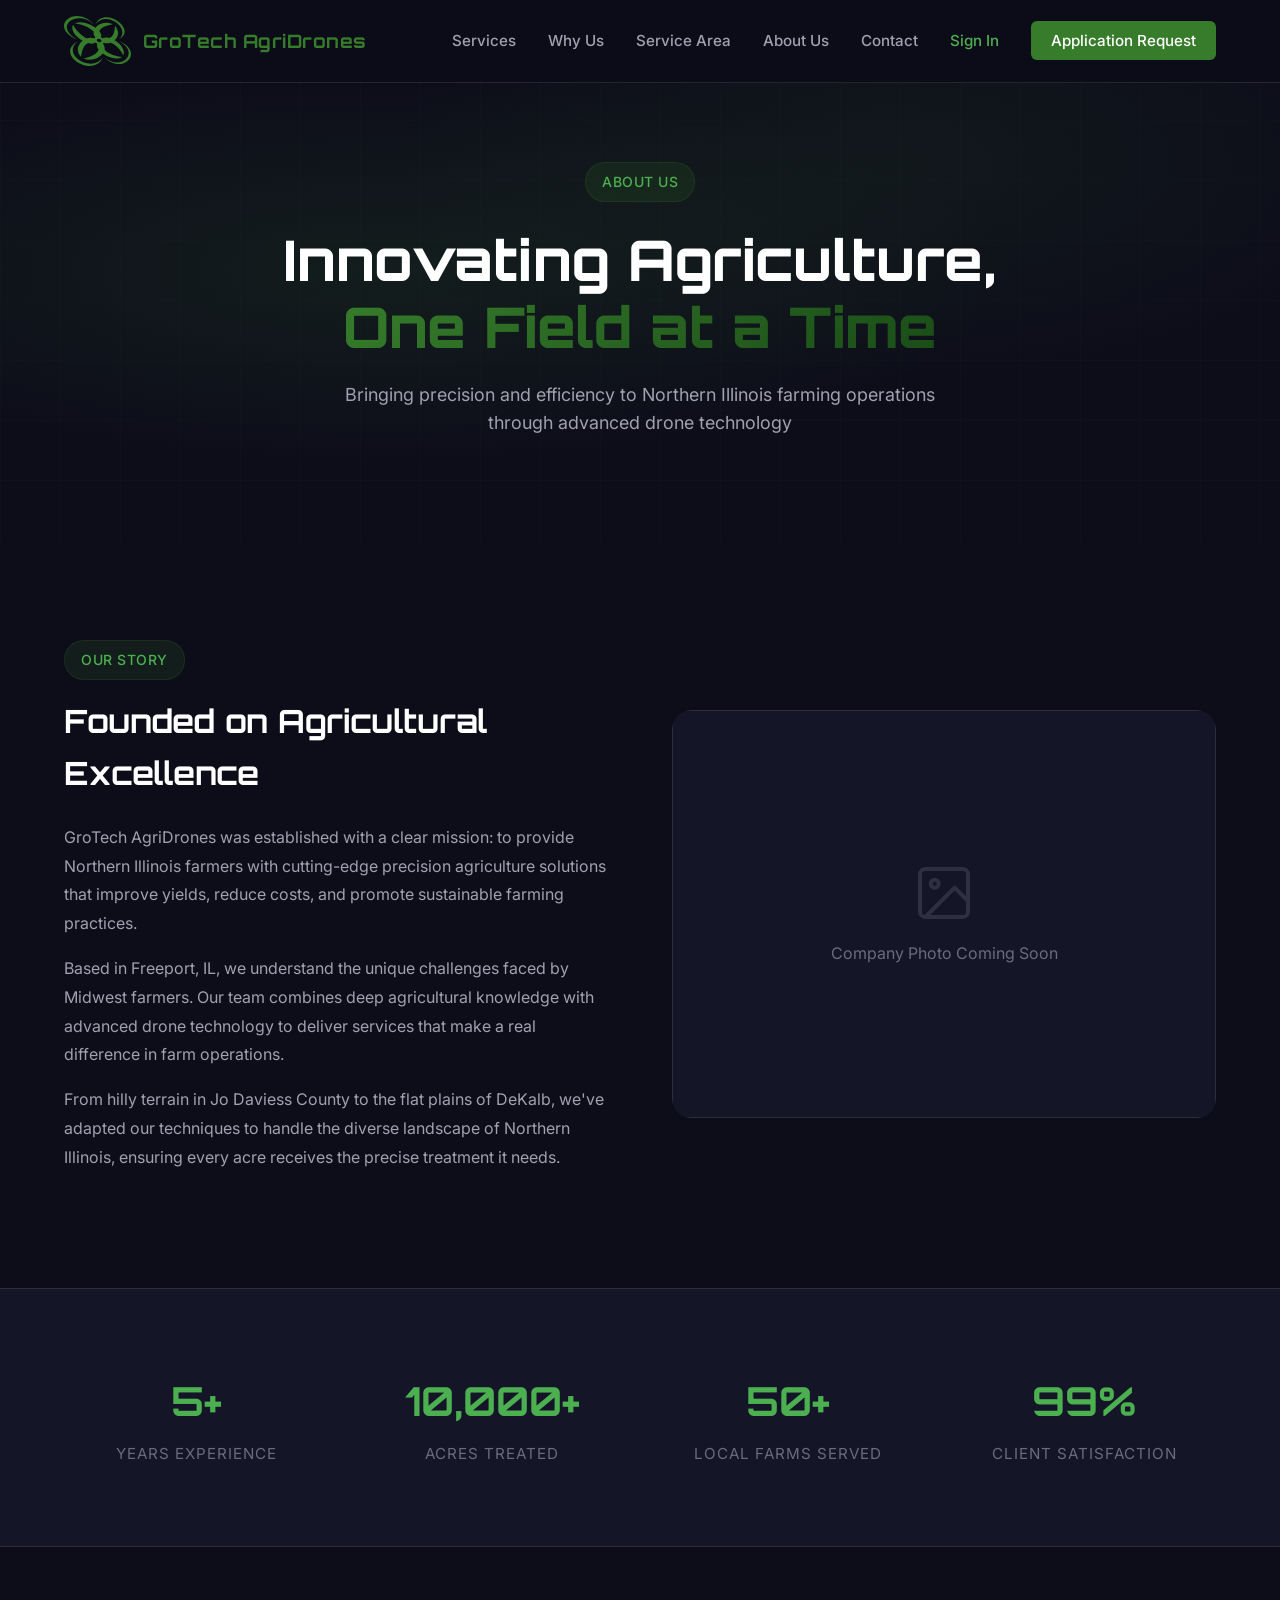
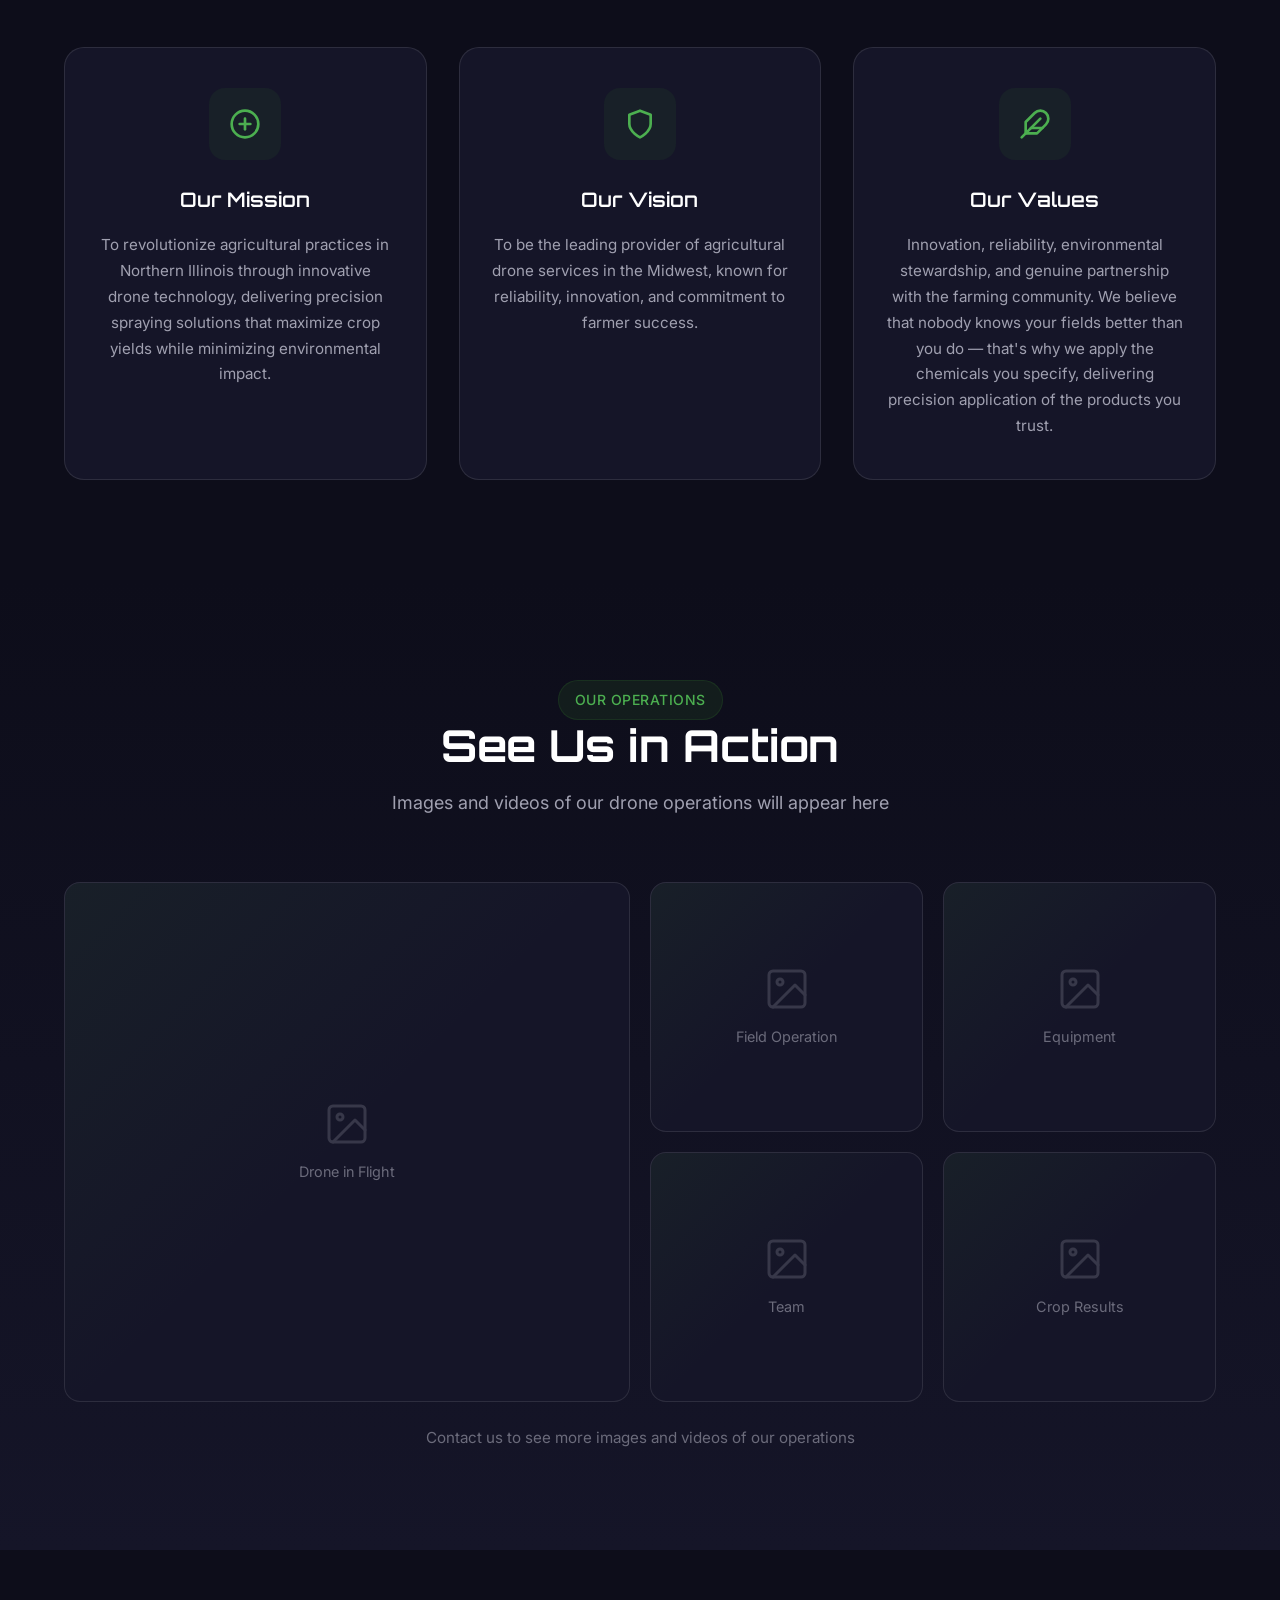
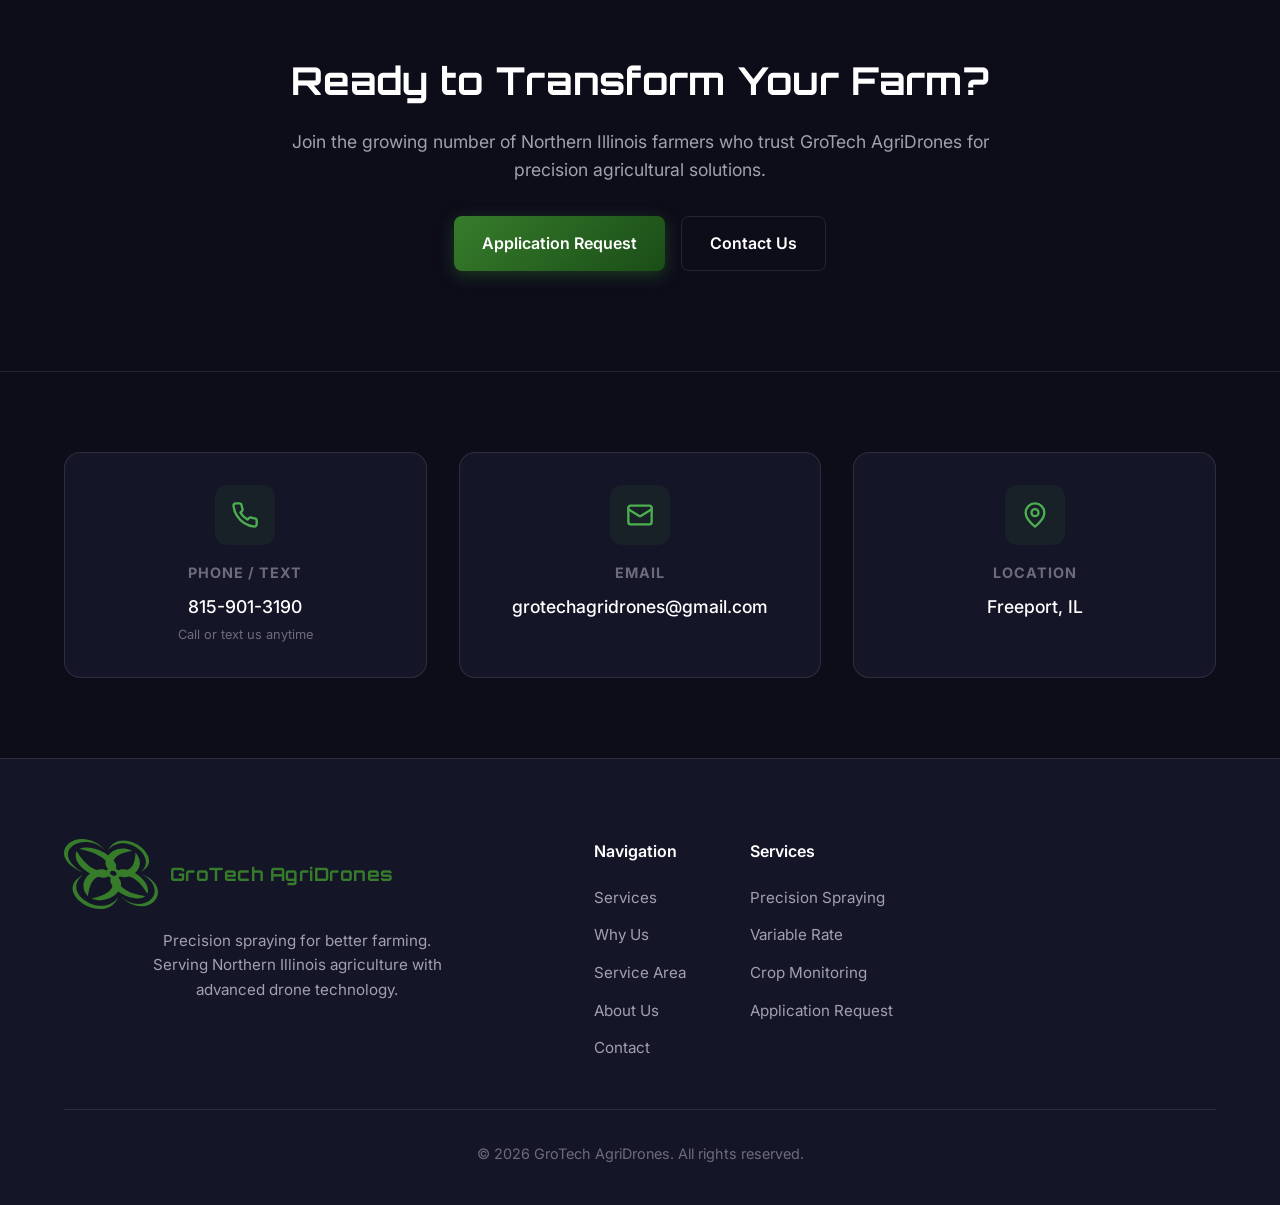
==== about.html @ 1b7070a1 "Update: Application Request form, dashboard features, and bug fixes - Fixed application ID generatio" ====
<!DOCTYPE html>
<html lang="en">
<head>
    <meta charset="UTF-8">
    <meta name="viewport" content="width=device-width, initial-scale=1.0">
    <title>About Us | GroTech AgriDrones</title>
    <link rel="stylesheet" href="styles.css">
    <link rel="stylesheet" href="about.css">
    <link rel="preconnect" href="https://fonts.googleapis.com">
    <link rel="preconnect" href="https://fonts.gstatic.com" crossorigin>
    <link href="https://fonts.googleapis.com/css2?family=Inter:wght@300;400;500;600;700;800&family=Orbitron:wght@400;500;600;700&display=swap" rel="stylesheet">
</head>
<body>
    <nav class="navbar">
        <div class="nav-container">
            <a href="index.html" class="logo">
                <img src="logo.svg" alt="GroTech AgriDrones Logo" class="logo-img">
                <span class="logo-text">GroTech AgriDrones</span>
            </a>
            <ul class="nav-links">
                <li><a href="index.html#services">Services</a></li>
                <li><a href="index.html#why-us">Why Us</a></li>
                <li><a href="index.html#service-area">Service Area</a></li>
                <li><a href="about.html">About Us</a></li>
                <li><a href="index.html#contact">Contact</a></li>
                <li><a href="login.html" class="nav-signin">Sign In</a></li>
                <li><a href="application.html" class="nav-cta">Application Request</a></li>
            </ul>
            <button class="mobile-menu-btn" aria-label="Toggle menu">
                <span></span>
                <span></span>
                <span></span>
            </button>
        </div>
    </nav>

    <section class="about-hero">
        <div class="hero-bg">
            <div class="grid-overlay"></div>
        </div>
        <div class="about-hero-content">
            <span class="section-tag">About Us</span>
            <h1>Innovating Agriculture,<br><span class="accent">One Field at a Time</span></h1>
            <p>Bringing precision and efficiency to Northern Illinois farming operations through advanced drone technology</p>
        </div>
    </section>

    <section class="about-story">
        <div class="container">
            <div class="story-content">
                <div class="story-text">
                    <span class="section-tag">Our Story</span>
                    <h2>Founded on Agricultural Excellence</h2>
                    <p>GroTech AgriDrones was established with a clear mission: to provide Northern Illinois farmers with cutting-edge precision agriculture solutions that improve yields, reduce costs, and promote sustainable farming practices.</p>
                    <p>Based in Freeport, IL, we understand the unique challenges faced by Midwest farmers. Our team combines deep agricultural knowledge with advanced drone technology to deliver services that make a real difference in farm operations.</p>
                    <p>From hilly terrain in Jo Daviess County to the flat plains of DeKalb, we've adapted our techniques to handle the diverse landscape of Northern Illinois, ensuring every acre receives the precise treatment it needs.</p>
                </div>
                <div class="story-image">
                    <div class="image-placeholder">
                        <svg xmlns="http://www.w3.org/2000/svg" width="64" height="64" viewBox="0 0 24 24" fill="none" stroke="currentColor" stroke-width="1.5" stroke-linecap="round" stroke-linejoin="round"><rect x="3" y="3" width="18" height="18" rx="2" ry="2"/><circle cx="8.5" cy="8.5" r="1.5"/><polyline points="21 15 16 10 5 21"/></svg>
                        <span>Company Photo Coming Soon</span>
                    </div>
                </div>
            </div>
        </div>
    </section>

    <section class="about-stats">
        <div class="container">
            <div class="stats-grid">
                <div class="stat-item">
                    <span class="stat-number">5+</span>
                    <span class="stat-label">Years Experience</span>
                </div>
                <div class="stat-item">
                    <span class="stat-number">10,000+</span>
                    <span class="stat-label">Acres Treated</span>
                </div>
                <div class="stat-item">
                    <span class="stat-number">50+</span>
                    <span class="stat-label">Local Farms Served</span>
                </div>
                <div class="stat-item">
                    <span class="stat-number">99%</span>
                    <span class="stat-label">Client Satisfaction</span>
                </div>
            </div>
        </div>
    </section>

    <section class="about-mission">
        <div class="container">
            <div class="mission-content">
                <div class="mission-card">
                    <div class="mission-icon">
                        <svg xmlns="http://www.w3.org/2000/svg" width="32" height="32" viewBox="0 0 24 24" fill="none" stroke="currentColor" stroke-width="2" stroke-linecap="round" stroke-linejoin="round"><circle cx="12" cy="12" r="10"/><line x1="12" y1="8" x2="12" y2="16"/><line x1="8" y1="12" x2="16" y2="12"/></svg>
                    </div>
                    <h3>Our Mission</h3>
                    <p>To revolutionize agricultural practices in Northern Illinois through innovative drone technology, delivering precision spraying solutions that maximize crop yields while minimizing environmental impact.</p>
                </div>
                <div class="mission-card">
                    <div class="mission-icon">
                        <svg xmlns="http://www.w3.org/2000/svg" width="32" height="32" viewBox="0 0 24 24" fill="none" stroke="currentColor" stroke-width="2" stroke-linecap="round" stroke-linejoin="round"><path d="M12 22s8-4 8-10V5l-8-3-8 3v7c0 6 8 10 8 10z"/></svg>
                    </div>
                    <h3>Our Vision</h3>
                    <p>To be the leading provider of agricultural drone services in the Midwest, known for reliability, innovation, and commitment to farmer success.</p>
                </div>
                <div class="mission-card">
                    <div class="mission-icon">
                        <svg xmlns="http://www.w3.org/2000/svg" width="32" height="32" viewBox="0 0 24 24" fill="none" stroke="currentColor" stroke-width="2" stroke-linecap="round" stroke-linejoin="round"><path d="M20.24 12.24a6 6 0 0 0-8.49-8.49L5 10.5V19h8.5z"/><line x1="16" y1="8" x2="2" y2="22"/><line x1="17.5" y1="15" x2="9" y2="15"/></svg>
                    </div>
                    <h3>Our Values</h3>
                    <p>Innovation, reliability, environmental stewardship, and genuine partnership with the farming community. We believe that nobody knows your fields better than you do — that's why we apply the chemicals you specify, delivering precision application of the products you trust.</p>
                </div>
            </div>
        </div>
    </section>

    <section class="about-gallery">
        <div class="container">
            <div class="section-header">
                <span class="section-tag">Our Operations</span>
                <h2 class="section-title">See Us in Action</h2>
                <p class="section-subtitle">Images and videos of our drone operations will appear here</p>
            </div>
            <div class="gallery-grid">
                <div class="gallery-item large">
                    <div class="gallery-placeholder">
                        <svg xmlns="http://www.w3.org/2000/svg" width="48" height="48" viewBox="0 0 24 24" fill="none" stroke="currentColor" stroke-width="1.5" stroke-linecap="round" stroke-linejoin="round"><rect x="3" y="3" width="18" height="18" rx="2" ry="2"/><circle cx="8.5" cy="8.5" r="1.5"/><polyline points="21 15 16 10 5 21"/></svg>
                        <span>Drone in Flight</span>
                    </div>
                </div>
                <div class="gallery-item">
                    <div class="gallery-placeholder">
                        <svg xmlns="http://www.w3.org/2000/svg" width="48" height="48" viewBox="0 0 24 24" fill="none" stroke="currentColor" stroke-width="1.5" stroke-linecap="round" stroke-linejoin="round"><rect x="3" y="3" width="18" height="18" rx="2" ry="2"/><circle cx="8.5" cy="8.5" r="1.5"/><polyline points="21 15 16 10 5 21"/></svg>
                        <span>Field Operation</span>
                    </div>
                </div>
                <div class="gallery-item">
                    <div class="gallery-placeholder">
                        <svg xmlns="http://www.w3.org/2000/svg" width="48" height="48" viewBox="0 0 24 24" fill="none" stroke="currentColor" stroke-width="1.5" stroke-linecap="round" stroke-linejoin="round"><rect x="3" y="3" width="18" height="18" rx="2" ry="2"/><circle cx="8.5" cy="8.5" r="1.5"/><polyline points="21 15 16 10 5 21"/></svg>
                        <span>Equipment</span>
                    </div>
                </div>
                <div class="gallery-item">
                    <div class="gallery-placeholder">
                        <svg xmlns="http://www.w3.org/2000/svg" width="48" height="48" viewBox="0 0 24 24" fill="none" stroke="currentColor" stroke-width="1.5" stroke-linecap="round" stroke-linejoin="round"><rect x="3" y="3" width="18" height="18" rx="2" ry="2"/><circle cx="8.5" cy="8.5" r="1.5"/><polyline points="21 15 16 10 5 21"/></svg>
                        <span>Team</span>
                    </div>
                </div>
                <div class="gallery-item">
                    <div class="gallery-placeholder">
                        <svg xmlns="http://www.w3.org/2000/svg" width="48" height="48" viewBox="0 0 24 24" fill="none" stroke="currentColor" stroke-width="1.5" stroke-linecap="round" stroke-linejoin="round"><rect x="3" y="3" width="18" height="18" rx="2" ry="2"/><circle cx="8.5" cy="8.5" r="1.5"/><polyline points="21 15 16 10 5 21"/></svg>
                        <span>Crop Results</span>
                    </div>
                </div>
            </div>
            <p class="gallery-note">Contact us to see more images and videos of our operations</p>
        </div>
    </section>

    <section class="about-cta">
        <div class="container">
            <div class="cta-content">
                <h2>Ready to Transform Your Farm?</h2>
                <p>Join the growing number of Northern Illinois farmers who trust GroTech AgriDrones for precision agricultural solutions.</p>
                <div class="cta-buttons">
                    <a href="application.html" class="btn btn-primary">Application Request</a>
                    <a href="#contact" class="btn btn-secondary">Contact Us</a>
                </div>
            </div>
        </div>
    </section>

    <section id="contact" class="contact-section">
        <div class="container">
            <div class="contact-grid">
                <div class="contact-card">
                    <div class="contact-icon">
                        <svg xmlns="http://www.w3.org/2000/svg" width="28" height="28" viewBox="0 0 24 24" fill="none" stroke="currentColor" stroke-width="2" stroke-linecap="round" stroke-linejoin="round"><path d="M22 16.92v3a2 2 0 0 1-2.18 2 19.79 19.79 0 0 1-8.63-3.07 19.5 19.5 0 0 1-6-6 19.79 19.79 0 0 1-3.07-8.67A2 2 0 0 1 4.11 2h3a2 2 0 0 1 2 1.72 12.84 12.84 0 0 0 .7 2.81 2 2 0 0 1-.45 2.11L8.09 9.91a16 16 0 0 0 6 6l1.27-1.27a2 2 0 0 1 2.11-.45 12.84 12.84 0 0 0 2.81.7A2 2 0 0 1 22 16.92z"/></svg>
                    </div>
                    <h3>Phone / Text</h3>
                    <a href="tel:8159013190">815-901-3190</a>
                    <span class="contact-note">Call or text us anytime</span>
                </div>
                <div class="contact-card">
                    <div class="contact-icon">
                        <svg xmlns="http://www.w3.org/2000/svg" width="28" height="28" viewBox="0 0 24 24" fill="none" stroke="currentColor" stroke-width="2" stroke-linecap="round" stroke-linejoin="round"><rect width="20" height="16" x="2" y="4" rx="2"/><path d="m22 7-8.97 5.7a1.94 1.94 0 0 1-2.06 0L2 7"/></svg>
                    </div>
                    <h3>Email</h3>
                    <a href="mailto:grotechagridrones@gmail.com">grotechagridrones@gmail.com</a>
                </div>
                <div class="contact-card">
                    <div class="contact-icon">
                        <svg xmlns="http://www.w3.org/2000/svg" width="28" height="28" viewBox="0 0 24 24" fill="none" stroke="currentColor" stroke-width="2" stroke-linecap="round" stroke-linejoin="round"><path d="M20 10c0 6-8 12-8 12s-8-6-8-12a8 8 0 0 1 16 0Z"/><circle cx="12" cy="10" r="3"/></svg>
                    </div>
                    <h3>Location</h3>
                    <p>Freeport, IL</p>
                </div>
            </div>
        </div>
    </section>

    <footer class="footer">
        <div class="container">
            <div class="footer-content">
                <div class="footer-brand">
                    <a href="#" class="logo">
                        <img src="logo.svg" alt="GroTech AgriDrones Logo" class="logo-img footer-logo-img">
                        <span class="logo-text">GroTech AgriDrones</span>
                    </a>
                    <p>Precision spraying for better farming. Serving Northern Illinois agriculture with advanced drone technology.</p>
                </div>
                    <div class="footer-links">
                    <div class="footer-column">
                        <h4>Navigation</h4>
                        <ul>
                            <li><a href="index.html#services">Services</a></li>
                            <li><a href="index.html#why-us">Why Us</a></li>
                            <li><a href="index.html#service-area">Service Area</a></li>
                            <li><a href="about.html">About Us</a></li>
                            <li><a href="index.html#contact">Contact</a></li>
                        </ul>
                    </div>
                    <div class="footer-column">
                        <h4>Services</h4>
                        <ul>
                            <li><a href="index.html#services">Precision Spraying</a></li>
                            <li><a href="index.html#services">Variable Rate</a></li>
                            <li><a href="index.html#services">Crop Monitoring</a></li>
                            <li><a href="application.html">Application Request</a></li>
                        </ul>
                    </div>
                </div>
            </div>
            <div class="footer-bottom">
                <p>&copy; 2026 GroTech AgriDrones. All rights reserved.</p>
            </div>
        </div>
    </footer>

    <script src="script.js"></script>
</body>
</html>
---- styles.css ----
:root {
    --primary: #367C2B;
    --primary-light: #4CAF50;
    --primary-dark: #2a5f21;
    --accent: #367C2B;
    --bg-dark: #0d0d1a;
    --bg-card: #151528;
    --bg-card-hover: #1a1a35;
    --text-primary: #ffffff;
    --text-secondary: #a0a0b0;
    --text-muted: #6b6b7b;
    --border: rgba(54, 124, 43, 0.2);
    --border-light: rgba(255, 255, 255, 0.1);
    --glass: rgba(21, 21, 40, 0.8);
    --gradient: linear-gradient(135deg, #367C2B 0%, #1a4d17 100%);
    --shadow: 0 4px 24px rgba(0, 0, 0, 0.4);
    --shadow-lg: 0 8px 40px rgba(0, 0, 0, 0.5);
}

* {
    margin: 0;
    padding: 0;
    box-sizing: border-box;
}

html {
    scroll-behavior: smooth;
}

body {
    font-family: 'Inter', -apple-system, BlinkMacSystemFont, sans-serif;
    background-color: var(--bg-dark);
    color: var(--text-primary);
    line-height: 1.6;
    overflow-x: hidden;
}

.container {
    max-width: 1200px;
    margin: 0 auto;
    padding: 0 24px;
}

a {
    color: inherit;
    text-decoration: none;
}

ul {
    list-style: none;
}

/* Typography */
.section-tag {
    display: inline-block;
    padding: 8px 16px;
    background: rgba(54, 124, 43, 0.15);
    border: 1px solid var(--border);
    border-radius: 50px;
    font-size: 0.875rem;
    font-weight: 500;
    color: var(--primary-light);
    letter-spacing: 0.5px;
    text-transform: uppercase;
}

.section-title {
    font-family: 'Orbitron', sans-serif;
    font-size: clamp(1.75rem, 4vw, 2.75rem);
    font-weight: 700;
    line-height: 1.2;
    margin-bottom: 16px;
}

.section-subtitle {
    font-size: 1.125rem;
    color: var(--text-secondary);
    max-width: 600px;
    margin: 0 auto;
}

.section-header {
    text-align: center;
    margin-bottom: 64px;
}

.section-header .section-subtitle {
    margin-left: auto;
    margin-right: auto;
}

/* Buttons */
.btn {
    display: inline-flex;
    align-items: center;
    justify-content: center;
    gap: 8px;
    padding: 14px 28px;
    font-size: 1rem;
    font-weight: 600;
    border-radius: 8px;
    cursor: pointer;
    transition: all 0.3s ease;
    border: none;
    text-decoration: none;
}

.btn-primary {
    background: var(--gradient);
    color: white;
    box-shadow: 0 4px 16px rgba(54, 124, 43, 0.4);
}

.btn-primary:hover {
    transform: translateY(-2px);
    box-shadow: 0 6px 24px rgba(54, 124, 43, 0.5);
}

.btn-secondary {
    background: transparent;
    color: var(--text-primary);
    border: 1px solid var(--border-light);
}

.btn-secondary:hover {
    background: rgba(255, 255, 255, 0.05);
    border-color: var(--primary);
}

.btn-full {
    width: 100%;
}

/* Navbar */
.navbar {
    position: fixed;
    top: 0;
    left: 0;
    right: 0;
    z-index: 1000;
    padding: 16px 0;
    background: rgba(13, 13, 26, 0.9);
    backdrop-filter: blur(20px);
    border-bottom: 1px solid var(--border-light);
    transition: all 0.3s ease;
}

.navbar.scrolled {
    padding: 12px 0;
    background: rgba(13, 13, 26, 0.95);
}

.nav-container {
    max-width: 1200px;
    margin: 0 auto;
    padding: 0 24px;
    display: flex;
    align-items: center;
    justify-content: space-between;
}

.logo {
    display: flex;
    align-items: center;
    gap: 12px;
}

.logo-img {
    height: 50px;
    width: auto;
    display: block;
}

.logo-text {
    font-family: 'Orbitron', sans-serif;
    font-size: 1.15rem;
    font-weight: 700;
    letter-spacing: 0.5px;
    line-height: 1;
    color: var(--primary);
}

.footer-logo {
    flex-direction: column;
    align-items: center;
    text-align: center;
    gap: 8px;
}

.footer-logo-img {
    height: 70px;
}

.nav-links {
    display: flex;
    align-items: center;
    gap: 32px;
}

.nav-links a {
    font-size: 0.95rem;
    font-weight: 500;
    color: var(--text-secondary);
    transition: color 0.3s ease;
}

.nav-links a:hover {
    color: var(--text-primary);
}

.nav-cta {
    padding: 10px 20px;
    background: var(--primary);
    border-radius: 6px;
    color: white !important;
    font-weight: 600;
}

.nav-cta:hover {
    background: var(--primary-light);
}

.nav-signin {
    color: var(--primary-light) !important;
    font-weight: 600;
}

.nav-signin:hover {
    color: var(--text-primary) !important;
}

.mobile-menu-btn {
    display: none;
    flex-direction: column;
    gap: 5px;
    padding: 8px;
    background: none;
    border: none;
    cursor: pointer;
}

.mobile-menu-btn span {
    width: 24px;
    height: 2px;
    background: var(--text-primary);
    transition: all 0.3s ease;
}

/* Hero Section */
.hero {
    position: relative;
    min-height: 100vh;
    display: flex;
    align-items: center;
    justify-content: center;
    padding: 120px 24px 80px;
    overflow: hidden;
}

.hero-bg {
    position: absolute;
    inset: 0;
    background: 
        radial-gradient(ellipse at 20% 50%, rgba(54, 124, 43, 0.15) 0%, transparent 50%),
        radial-gradient(ellipse at 80% 20%, rgba(54, 124, 43, 0.1) 0%, transparent 40%),
        radial-gradient(ellipse at 50% 80%, rgba(54, 124, 43, 0.08) 0%, transparent 50%),
        var(--bg-dark);
}

.grid-overlay {
    position: absolute;
    inset: 0;
    background-image: 
        linear-gradient(rgba(54, 124, 43, 0.03) 1px, transparent 1px),
        linear-gradient(90deg, rgba(54, 124, 43, 0.03) 1px, transparent 1px);
    background-size: 60px 60px;
    animation: gridMove 20s linear infinite;
}

@keyframes gridMove {
    0% { transform: translate(0, 0); }
    100% { transform: translate(60px, 60px); }
}

.floating-particles {
    position: absolute;
    inset: 0;
    overflow: hidden;
}

.particle {
    position: absolute;
    width: 4px;
    height: 4px;
    background: var(--primary);
    border-radius: 50%;
    opacity: 0.3;
    animation: float 15s infinite ease-in-out;
}

@keyframes float {
    0%, 100% { transform: translateY(100vh) scale(0); opacity: 0; }
    10% { opacity: 0.3; }
    90% { opacity: 0.3; }
    100% { transform: translateY(-100vh) scale(1); opacity: 0; }
}

.hero-content {
    position: relative;
    text-align: center;
    max-width: 900px;
    animation: fadeInUp 1s ease-out;
}

@keyframes fadeInUp {
    from {
        opacity: 0;
        transform: translateY(30px);
    }
    to {
        opacity: 1;
        transform: translateY(0);
    }
}

.hero-badge {
    display: inline-block;
    padding: 8px 20px;
    background: var(--glass);
    border: 1px solid var(--border);
    border-radius: 50px;
    font-size: 0.875rem;
    font-weight: 500;
    color: var(--primary-light);
    margin-bottom: 24px;
    animation: fadeInUp 1s ease-out 0.2s both;
}

.hero-title {
    font-family: 'Orbitron', sans-serif;
    font-size: clamp(2.5rem, 7vw, 4.5rem);
    font-weight: 800;
    line-height: 1.1;
    margin-bottom: 24px;
}

.title-line {
    display: block;
}

.title-line.accent {
    background: var(--gradient);
    -webkit-background-clip: text;
    -webkit-text-fill-color: transparent;
    background-clip: text;
}

.hero-subtitle {
    font-size: clamp(1rem, 2vw, 1.25rem);
    color: var(--text-secondary);
    max-width: 700px;
    margin: 0 auto 40px;
    animation: fadeInUp 1s ease-out 0.4s both;
}

.hero-actions {
    display: flex;
    gap: 16px;
    justify-content: center;
    flex-wrap: wrap;
    margin-bottom: 64px;
    animation: fadeInUp 1s ease-out 0.6s both;
}

.hero-stats {
    display: flex;
    gap: 48px;
    justify-content: center;
    flex-wrap: wrap;
    animation: fadeInUp 1s ease-out 0.8s both;
}

.stat {
    text-align: center;
}

.stat-value {
    display: block;
    font-family: 'Orbitron', sans-serif;
    font-size: 2rem;
    font-weight: 700;
    color: var(--primary-light);
}

.stat-label {
    font-size: 0.875rem;
    color: var(--text-muted);
    text-transform: uppercase;
    letter-spacing: 1px;
}

.scroll-indicator {
    position: absolute;
    bottom: 40px;
    left: 50%;
    transform: translateX(-50%);
    display: flex;
    flex-direction: column;
    align-items: center;
    gap: 8px;
    color: var(--text-muted);
    font-size: 0.75rem;
    text-transform: uppercase;
    letter-spacing: 2px;
    animation: bounce 2s infinite;
}

.scroll-arrow {
    width: 20px;
    height: 20px;
    border-right: 2px solid var(--primary);
    border-bottom: 2px solid var(--primary);
    transform: rotate(45deg);
}

@keyframes bounce {
    0%, 100% { transform: translateX(-50%) translateY(0); }
    50% { transform: translateX(-50%) translateY(10px); }
}

/* Services Section */
.services {
    padding: 120px 0;
    background: var(--bg-dark);
    position: relative;
}

.services::before {
    content: '';
    position: absolute;
    top: 0;
    left: 0;
    right: 0;
    height: 1px;
    background: linear-gradient(90deg, transparent, var(--border), transparent);
}

.services-grid {
    display: grid;
    grid-template-columns: repeat(auto-fit, minmax(320px, 1fr));
    gap: 24px;
}

.service-card {
    background: var(--bg-card);
    border: 1px solid var(--border-light);
    border-radius: 16px;
    padding: 32px;
    transition: all 0.3s ease;
    position: relative;
    overflow: hidden;
}

.service-card::before {
    content: '';
    position: absolute;
    top: 0;
    left: 0;
    right: 0;
    height: 3px;
    background: var(--gradient);
    transform: scaleX(0);
    transition: transform 0.3s ease;
}

.service-card:hover {
    transform: translateY(-8px);
    background: var(--bg-card-hover);
    border-color: var(--border);
    box-shadow: var(--shadow-lg);
}

.service-card:hover::before {
    transform: scaleX(1);
}

.service-icon {
    width: 64px;
    height: 64px;
    background: rgba(54, 124, 43, 0.1);
    border-radius: 12px;
    display: flex;
    align-items: center;
    justify-content: center;
    margin-bottom: 20px;
    color: var(--primary-light);
}

.service-card h3 {
    font-size: 1.25rem;
    font-weight: 600;
    margin-bottom: 12px;
}

.service-card p {
    color: var(--text-secondary);
    font-size: 0.95rem;
    line-height: 1.7;
}

/* Why Us Section */
.why-us {
    padding: 120px 0;
    background: linear-gradient(180deg, var(--bg-dark) 0%, var(--bg-card) 100%);
}

/* Drone Comparison Card (under Why Choose Us) */
.comparison-section {
    margin-top: 24px;
    padding: 16px;
    background: var(--bg-card);
    border: 1px solid var(--border-light);
    border-radius: 12px;
}
.comparison-chart {
    width: 100%;
    height: auto;
}

.why-us-content {
    display: grid;
    grid-template-columns: 1fr 1fr;
    gap: 64px;
    align-items: center;
}

.why-us-intro {
    font-size: 1.125rem;
    color: var(--text-secondary);
    margin-bottom: 32px;
}

.benefits-list {
    display: flex;
    flex-direction: column;
    gap: 24px;
}

.benefits-list li {
    display: flex;
    gap: 16px;
}

.benefit-icon {
    width: 32px;
    height: 32px;
    background: rgba(54, 124, 43, 0.15);
    border-radius: 8px;
    display: flex;
    align-items: center;
    justify-content: center;
    color: var(--primary-light);
    font-weight: 700;
    flex-shrink: 0;
}

.benefit-content h4 {
    font-size: 1.1rem;
    font-weight: 600;
    margin-bottom: 4px;
}

.benefit-content p {
    color: var(--text-secondary);
    font-size: 0.95rem;
}

.visual-card {
    background: var(--bg-card);
    border: 1px solid var(--border-light);
    border-radius: 20px;
    overflow: visible;
}

.visual-placeholder {
    width: 100%;
    height: 100%;
    display: flex;
    flex-direction: column;
    align-items: center;
    justify-content: center;
    gap: 16px;
    background: linear-gradient(135deg, rgba(54, 124, 43, 0.1) 0%, transparent 100%);
    color: var(--text-muted);
}

.visual-placeholder svg {
    opacity: 0.3;
}

/* Service Area Section */
.service-area {
    padding: 120px 0;
    background: var(--bg-dark);
}

.area-map {
    display: grid;
    grid-template-columns: 2fr 1fr;
    gap: 48px;
    align-items: start;
}

.map-visual {
    background: var(--bg-card);
    border: 1px solid var(--border-light);
    border-radius: 20px;
    aspect-ratio: 16/10;
    overflow: hidden;
    position: relative;
}

.map-placeholder {
    width: 100%;
    height: 100%;
    background: linear-gradient(135deg, rgba(54, 124, 43, 0.05) 0%, transparent 50%);
    position: relative;
}

.map-dot {
    position: absolute;
    width: 12px;
    height: 12px;
    background: var(--primary);
    border-radius: 50%;
    left: var(--x, 50%);
    top: var(--y, 50%);
    transform: translate(-50%, -50%);
    box-shadow: 0 0 20px var(--primary);
    animation: pulse 2s infinite;
}

.map-dot.freeport {
    width: 20px;
    height: 20px;
    background: var(--primary-light);
    z-index: 2;
}

.map-lines {
    position: absolute;
    inset: 0;
    width: 100%;
    height: 100%;
}

.area-list h3 {
    font-size: 1.25rem;
    margin-bottom: 20px;
}

.counties-grid {
    display: flex;
    flex-wrap: wrap;
    gap: 10px;
}

.county {
    padding: 8px 16px;
    background: var(--bg-card);
    border: 1px solid var(--border-light);
    border-radius: 8px;
    font-size: 0.9rem;
    color: var(--text-secondary);
    transition: all 0.3s ease;
}

.county:hover {
    border-color: var(--primary);
    color: var(--primary-light);
}

/* Apply Section */
.apply-section {
    padding: 120px 0;
    background: linear-gradient(180deg, var(--bg-dark) 0%, var(--bg-card) 100%);
}

.apply-content {
    display: grid;
    grid-template-columns: 1fr 1.2fr;
    gap: 64px;
    align-items: start;
}

.apply-text .section-subtitle {
    margin: 0 0 32px;
    text-align: left;
}

.apply-text p {
    color: var(--text-secondary);
    margin-bottom: 32px;
}

.apply-contact-mini {
    display: flex;
    flex-direction: column;
    gap: 16px;
}

.contact-mini-item {
    display: flex;
    align-items: center;
    gap: 12px;
    color: var(--text-secondary);
}

.contact-mini-item svg {
    color: var(--primary-light);
}

.apply-form {
    background: var(--bg-card);
    border: 1px solid var(--border-light);
    border-radius: 20px;
    padding: 40px;
}

.form-row {
    display: grid;
    grid-template-columns: 1fr 1fr;
    gap: 20px;
}

.form-group {
    margin-bottom: 20px;
}

.form-group label {
    display: block;
    font-size: 0.9rem;
    font-weight: 500;
    margin-bottom: 8px;
    color: var(--text-primary);
}

.form-group input,
.form-group select,
.form-group textarea {
    width: 100%;
    padding: 14px 16px;
    background: var(--bg-dark);
    border: 1px solid var(--border-light);
    border-radius: 10px;
    color: var(--text-primary);
    font-size: 1rem;
    font-family: inherit;
    transition: all 0.3s ease;
}

.form-group input:focus,
.form-group select:focus,
.form-group textarea:focus {
    outline: none;
    border-color: var(--primary);
    box-shadow: 0 0 0 3px rgba(54, 124, 43, 0.1);
}

.form-group input::placeholder,
.form-group textarea::placeholder {
    color: var(--text-muted);
}

.form-group select {
    cursor: pointer;
    appearance: none;
    background-image: url("data:image/svg+xml,%3Csvg xmlns='http://www.w3.org/2000/svg' width='24' height='24' viewBox='0 0 24 24' fill='none' stroke='%236b6b7b' stroke-width='2' stroke-linecap='round' stroke-linejoin='round'%3E%3Cpolyline points='6 9 12 15 18 9'%3E%3C/polyline%3E%3C/svg%3E");
    background-repeat: no-repeat;
    background-position: right 12px center;
    background-size: 18px;
}

.form-group select option {
    background: var(--bg-dark);
}

.radio-group {
    display: flex;
    gap: 24px;
    flex-wrap: wrap;
}

.radio-label {
    display: flex;
    align-items: center;
    gap: 10px;
    cursor: pointer;
    color: var(--text-secondary);
}

.radio-label input {
    display: none;
}

.radio-custom {
    width: 20px;
    height: 20px;
    border: 2px solid var(--border-light);
    border-radius: 50%;
    position: relative;
    transition: all 0.3s ease;
}

.radio-label input:checked + .radio-custom {
    border-color: var(--primary);
}

.radio-label input:checked + .radio-custom::after {
    content: '';
    position: absolute;
    top: 50%;
    left: 50%;
    transform: translate(-50%, -50%);
    width: 10px;
    height: 10px;
    background: var(--primary);
    border-radius: 50%;
}

.form-note {
    text-align: center;
    font-size: 0.85rem;
    color: var(--text-muted);
    margin-top: 16px;
}

/* Contact Section */
.contact-section {
    padding: 80px 0;
    background: var(--bg-dark);
    border-top: 1px solid var(--border-light);
}

.contact-grid {
    display: grid;
    grid-template-columns: repeat(3, 1fr);
    gap: 32px;
}

.contact-card {
    text-align: center;
    padding: 32px;
    background: var(--bg-card);
    border: 1px solid var(--border-light);
    border-radius: 16px;
    transition: all 0.3s ease;
}

.contact-card:hover {
    border-color: var(--border);
    transform: translateY(-4px);
}

.contact-icon {
    width: 60px;
    height: 60px;
    background: rgba(54, 124, 43, 0.1);
    border-radius: 12px;
    display: flex;
    align-items: center;
    justify-content: center;
    margin: 0 auto 16px;
    color: var(--primary-light);
}

.contact-card h3 {
    font-size: 0.9rem;
    text-transform: uppercase;
    letter-spacing: 1px;
    color: var(--text-muted);
    margin-bottom: 8px;
}

.contact-card a,
.contact-card p {
    font-size: 1.1rem;
    color: var(--text-primary);
    font-weight: 500;
}

.contact-card .contact-note {
    display: block;
    font-size: 0.8rem;
    color: var(--text-muted);
    margin-top: 4px;
}

/* Footer */
.footer {
    padding: 80px 0 40px;
    background: var(--bg-card);
    border-top: 1px solid var(--border-light);
}

.footer-content {
    display: grid;
    grid-template-columns: 1.5fr 2fr;
    gap: 64px;
    margin-bottom: 48px;
}

.footer-brand {
    text-align: center;
}

.footer-brand p {
    color: var(--text-secondary);
    margin-top: 20px;
    max-width: 300px;
    font-size: 0.95rem;
    margin-left: auto;
    margin-right: auto;
}

.footer-links {
    display: flex;
    gap: 64px;
}

.footer-column h4 {
    font-size: 1rem;
    font-weight: 600;
    margin-bottom: 20px;
    color: var(--text-primary);
}

.footer-column ul {
    display: flex;
    flex-direction: column;
    gap: 12px;
}

.footer-column a {
    color: var(--text-secondary);
    font-size: 0.95rem;
    transition: color 0.3s ease;
}

.footer-column a:hover {
    color: var(--primary-light);
}

.footer-bottom {
    text-align: center;
    padding-top: 32px;
    border-top: 1px solid var(--border-light);
}

.footer-bottom p {
    color: var(--text-muted);
    font-size: 0.9rem;
}

/* Form Success Modal */
.form-success {
    position: fixed;
    inset: 0;
    background: rgba(0, 0, 0, 0.8);
    display: flex;
    align-items: center;
    justify-content: center;
    z-index: 2000;
    opacity: 0;
    visibility: hidden;
    transition: all 0.3s ease;
}

.form-success.active {
    opacity: 1;
    visibility: visible;
}

.success-content {
    background: var(--bg-card);
    border: 1px solid var(--border-light);
    border-radius: 20px;
    padding: 48px;
    text-align: center;
    max-width: 400px;
    transform: scale(0.9);
    transition: transform 0.3s ease;
}

.form-success.active .success-content {
    transform: scale(1);
}

.success-icon {
    width: 80px;
    height: 80px;
    background: rgba(54, 124, 43, 0.15);
    border-radius: 50%;
    display: flex;
    align-items: center;
    justify-content: center;
    margin: 0 auto 24px;
    font-size: 2.5rem;
    color: var(--primary-light);
}

.success-content h3 {
    font-size: 1.5rem;
    margin-bottom: 12px;
}

.success-content p {
    color: var(--text-secondary);
    margin-bottom: 24px;
}

/* Responsive */
@media (max-width: 1200px) {
    .container {
        padding: 0 20px;
    }
    
    .services-grid {
        grid-template-columns: repeat(2, 1fr);
    }
    
    .why-us-content {
        grid-template-columns: 1fr;
        gap: 48px;
    }
    
    .apply-content {
        grid-template-columns: 1fr;
        gap: 48px;
    }
    
    .area-map {
        grid-template-columns: 1fr;
    }
    
    .footer-content {
        grid-template-columns: 1fr;
        gap: 48px;
    }
    
    .footer-links {
        gap: 48px;
    }
}

@media (max-width: 992px) {
    .nav-links {
        position: fixed;
        top: 70px;
        left: 0;
        right: 0;
        background: rgba(13, 13, 26, 0.98);
        backdrop-filter: blur(20px);
        flex-direction: column;
        padding: 20px;
        gap: 0;
        border-bottom: 1px solid var(--border-light);
        transform: translateY(-100%);
        opacity: 0;
        visibility: hidden;
        transition: all 0.3s ease;
    }
    
    .nav-links.active {
        transform: translateY(0);
        opacity: 1;
        visibility: visible;
    }
    
    .nav-links li {
        width: 100%;
        text-align: center;
    }
    
    .nav-links a {
        display: block;
        padding: 16px;
        border-bottom: 1px solid var(--border-light);
    }
    
    .nav-links li:last-child a {
        border-bottom: none;
    }
    
    .mobile-menu-btn {
        display: flex;
    }
    
    .hero {
        padding: 120px 20px 60px;
    }
    
    .hero-title {
        font-size: clamp(2rem, 6vw, 3rem);
    }
    
    .hero-stats {
        gap: 24px;
    }
    
    .stat-value {
        font-size: 1.75rem;
    }
    
    .services-grid {
        grid-template-columns: repeat(2, 1fr);
    }
    
    .service-card {
        padding: 24px;
    }
    
    .contact-grid {
        grid-template-columns: repeat(2, 1fr);
    }
    
    .apply-form {
        padding: 32px;
    }
}

@media (max-width: 768px) {
    .nav-links {
        position: fixed;
        top: 60px;
    }
    
    .hero {
        padding: 100px 16px 50px;
    }
    
    .hero-content {
        padding: 0 8px;
    }
    
    .hero-badge {
        padding: 6px 14px;
        font-size: 0.8rem;
    }
    
    .hero-title {
        font-size: clamp(1.75rem, 5vw, 2.5rem);
    }
    
    .hero-subtitle {
        font-size: 1rem;
    }
    
    .hero-actions {
        flex-direction: column;
        align-items: center;
        gap: 12px;
    }
    
    .hero-actions .btn {
        width: 100%;
        max-width: 280px;
    }
    
    .hero-stats {
        flex-direction: column;
        gap: 20px;
    }
    
    .services-grid {
        grid-template-columns: 1fr;
    }
    
    .service-card {
        padding: 20px;
    }
    
    .service-icon {
        width: 48px;
        height: 48px;
    }
    
    .service-icon svg {
        width: 24px;
        height: 24px;
    }
    
    .contact-grid {
        grid-template-columns: 1fr;
    }
    
    .contact-card {
        padding: 20px;
    }
    
    .form-row {
        grid-template-columns: 1fr;
    }
    
    .apply-form {
        padding: 20px;
    }
    
    .radio-group {
        flex-direction: column;
        gap: 12px;
    }
    
    .footer-content {
        grid-template-columns: 1fr;
        gap: 32px;
    }
    
    .footer-links {
        flex-direction: column;
        gap: 24px;
    }
    
    .footer-brand p {
        max-width: 100%;
    }
}

@media (max-width: 480px) {
    .navbar {
        padding: 12px 0;
    }
    
    .logo-img {
        height: 40px;
    }
    
    .logo-text {
        font-size: 1rem;
    }
    
    .hero {
        padding: 90px 12px 40px;
    }
    
    .hero-title {
        font-size: 1.5rem;
    }
    
    .stat-value {
        font-size: 1.5rem;
    }
    
    .section-title {
        font-size: 1.5rem;
    }
    
    .section-tag {
        padding: 6px 12px;
        font-size: 0.75rem;
    }
    
    .btn {
        padding: 12px 20px;
        font-size: 0.9rem;
    }
    
    .service-card h3 {
        font-size: 1.1rem;
    }
    
    .service-card p {
        font-size: 0.85rem;
    }
}

/* Animation Classes */
.fade-in {
    opacity: 0;
    transform: translateY(20px);
    transition: all 0.6s ease;
}

.fade-in.visible {
    opacity: 1;
    transform: translateY(0);
}

/* Field Location Input */
.field-location-input {
    display: flex;
    gap: 8px;
}

.field-location-input input {
    flex: 1;
    min-width: 0;
}

/* Map Modal */
.map-modal {
    position: fixed;
    inset: 0;
    background: rgba(0, 0, 0, 0.85);
    display: none;
    align-items: center;
    justify-content: center;
    z-index: 2000;
    padding: 20px;
}

.map-modal.active {
    display: flex;
}

.map-modal-content {
    background: var(--bg-card);
    border: 1px solid var(--border-light);
    border-radius: 16px;
    width: 100%;
    max-width: 900px;
    max-height: 90vh;
    display: flex;
    flex-direction: column;
    overflow: hidden;
}

.map-modal-header {
    display: flex;
    justify-content: space-between;
    align-items: center;
    padding: 16px 20px;
    border-bottom: 1px solid var(--border-light);
}

.map-modal-header h3 {
    margin: 0;
    font-family: 'Orbitron', sans-serif;
    font-size: 1.1rem;
    color: var(--text-primary);
}

.map-close-btn {
    background: none;
    border: none;
    color: var(--text-muted);
    font-size: 1.5rem;
    cursor: pointer;
    padding: 0;
    line-height: 1;
}

.map-close-btn:hover {
    color: var(--text-primary);
}

.map-modal-body {
    padding: 16px 20px;
    flex: 1;
    display: flex;
    flex-direction: column;
    gap: 12px;
    overflow: hidden;
}

.map-instructions {
    color: var(--text-secondary);
    font-size: 0.9rem;
    margin: 0;
}

#map {
    flex: 1;
    min-height: 400px;
    border-radius: 8px;
    z-index: 1;
}

.map-info {
    background: rgba(54, 124, 43, 0.15);
    padding: 10px 16px;
    border-radius: 8px;
    text-align: center;
}

#pinCoords {
    color: var(--primary-light);
    font-size: 0.9rem;
    font-family: monospace;
}

.map-modal-footer {
    display: flex;
    justify-content: flex-end;
    gap: 12px;
    padding: 16px 20px;
    border-top: 1px solid var(--border-light);
}

@media (max-width: 768px) {
    .map-modal-content {
        max-height: 95vh;
    }
    
    #map {
        min-height: 300px;
    }
    
    .map-modal-footer {
        flex-direction: column;
    }
    
    .map-modal-footer .btn {
        width: 100%;
    }
}

/* Application Page */
.field-info-section {
    margin: 24px 0;
    padding: 24px;
    background: rgba(54, 124, 43, 0.05);
    border: 1px solid var(--border-light);
    border-radius: 16px;
}

.field-info-section .section-subtitle {
    font-family: 'Orbitron', sans-serif;
    font-size: 1rem;
    font-weight: 600;
    color: var(--text-primary);
    margin: 0 0 12px;
}

.field-info-section .section-intro {
    font-size: 0.9rem;
    color: var(--text-secondary);
    margin: 0 0 20px;
    padding-bottom: 16px;
    border-bottom: 1px solid var(--border-light);
}

.field-group {
    background: var(--bg-dark);
    border: 1px solid var(--border-light);
    border-radius: 12px;
    padding: 20px;
    margin-bottom: 16px;
}

.field-group:last-of-type {
    margin-bottom: 16px;
}

.field-group-header {
    display: flex;
    justify-content: space-between;
    align-items: center;
    margin-bottom: 16px;
    padding-bottom: 12px;
    border-bottom: 1px solid var(--border-light);
}

.field-group-header span {
    font-weight: 600;
    color: var(--primary-light);
    font-size: 0.95rem;
}

.remove-field-btn {
    background: none;
    border: none;
    color: var(--text-muted);
    cursor: pointer;
    padding: 4px;
    border-radius: 4px;
    transition: all 0.2s ease;
}

.remove-field-btn:hover {
    color: #ef4444;
    background: rgba(239, 68, 68, 0.1);
}

.add-field-btn {
    width: 100%;
    margin-top: 8px;
}

/* Chemical Selector */
.chemical-selector {
    display: flex;
    gap: 8px;
    margin-bottom: 8px;
}

.chemical-input-wrapper {
    flex: 1;
    position: relative;
}

.chemical-search {
    width: 100%;
    padding: 10px 14px;
    background: var(--bg-dark);
    border: 1px solid var(--border-light);
    border-radius: 8px;
    color: var(--text-primary);
    font-size: 0.9rem;
}

.chemical-search:focus {
    outline: none;
    border-color: var(--primary-light);
}

.chemical-dropdown {
    position: absolute;
    top: 100%;
    left: 0;
    right: 0;
    background: var(--bg-card);
    border: 1px solid var(--border-light);
    border-radius: 8px;
    max-height: 250px;
    overflow-y: auto;
    z-index: 100;
    display: none;
    box-shadow: 0 8px 24px rgba(0, 0, 0, 0.3);
}

.chemical-dropdown.active {
    display: block;
}

.chemical-type-header {
    padding: 8px 12px;
    font-size: 0.75rem;
    font-weight: 600;
    color: var(--primary-light);
    text-transform: uppercase;
    background: rgba(54, 124, 43, 0.1);
    border-bottom: 1px solid var(--border-light);
}

.chemical-option {
    padding: 10px 12px;
    cursor: pointer;
    font-size: 0.9rem;
    color: var(--text-secondary);
    transition: background 0.2s ease;
}

.chemical-option:hover {
    background: rgba(54, 124, 43, 0.1);
    color: var(--text-primary);
}

.chemical-no-results {
    padding: 16px;
    text-align: center;
    color: var(--text-muted);
    font-size: 0.9rem;
}

.selected-chemicals {
    display: flex;
    flex-wrap: wrap;
    gap: 8px;
    margin-top: 8px;
}

.chemical-tag {
    display: inline-flex;
    align-items: center;
    gap: 6px;
    padding: 4px 10px;
    background: rgba(54, 124, 43, 0.15);
    color: var(--primary-light);
    border-radius: 16px;
    font-size: 0.8rem;
}

.chemical-tag button {
    background: none;
    border: none;
    color: var(--primary-light);
    cursor: pointer;
    padding: 0;
    font-size: 1rem;
    line-height: 1;
    opacity: 0.7;
}

.chemical-tag button:hover {
    opacity: 1;
}

.label-hint {
    font-size: 0.8rem;
    color: var(--text-muted);
    font-weight: 400;
}

.custom-chemical-input {
    display: flex;
    gap: 8px;
    margin-top: 12px;
    padding: 12px;
    background: rgba(54, 124, 43, 0.1);
    border: 1px dashed var(--primary-light);
    border-radius: 8px;
}

.custom-chemical-input .custom-chem-field {
    flex: 1;
    padding: 8px 12px;
    background: var(--bg-dark);
    border: 1px solid var(--border-light);
    border-radius: 6px;
    color: var(--text-primary);
    font-size: 0.9rem;
}

.custom-chemical-input .custom-chem-field:focus {
    outline: none;
    border-color: var(--primary-light);
}

.application-hero {
    position: relative;
    min-height: 35vh;
    display: flex;
    align-items: center;
    justify-content: center;
    padding: 140px 24px 60px;
    text-align: center;
    overflow: hidden;
}

.application-hero .hero-bg {
    position: absolute;
    inset: 0;
    background: 
        radial-gradient(ellipse at 30% 50%, rgba(54, 124, 43, 0.15) 0%, transparent 50%),
        radial-gradient(ellipse at 70% 30%, rgba(54, 124, 43, 0.1) 0%, transparent 40%),
        var(--bg-dark);
}

.application-hero-content {
    position: relative;
    max-width: 600px;
}

.application-hero-content h1 {
    font-family: 'Orbitron', sans-serif;
    font-size: clamp(2rem, 4vw, 2.5rem);
    font-weight: 800;
    line-height: 1.2;
    margin-bottom: 16px;
}

.application-hero-content p {
    font-size: 1.1rem;
    color: var(--text-secondary);
}

.pricing-note {
    font-size: 0.85rem !important;
    color: var(--text-muted) !important;
    margin-top: 16px;
    padding: 12px 16px;
    background: rgba(255, 255, 255, 0.03);
    border: 1px solid var(--border-light);
    border-radius: 8px;
    line-height: 1.5;
}

.application-section {
    padding: 80px 0 120px;
    background: var(--bg-dark);
}

.application-content {
    display: grid;
    grid-template-columns: 320px 1fr;
    gap: 40px;
    align-items: start;
}

.application-sidebar {
    display: flex;
    flex-direction: column;
    gap: 20px;
}

.sidebar-card {
    background: var(--bg-card);
    border: 1px solid var(--border-light);
    border-radius: 16px;
    padding: 24px;
}

.sidebar-card h3 {
    font-family: 'Orbitron', sans-serif;
    font-size: 1rem;
    font-weight: 600;
    margin-bottom: 16px;
    color: var(--text-primary);
}

.sidebar-card .benefits-list {
    display: flex;
    flex-direction: column;
    gap: 12px;
}

.sidebar-card .benefits-list li {
    display: flex;
    align-items: flex-start;
    gap: 10px;
    font-size: 0.9rem;
    color: var(--text-secondary);
}

.sidebar-card .benefit-icon {
    color: var(--primary-light);
    font-weight: 700;
    flex-shrink: 0;
}

.sidebar-card .contact-info {
    display: flex;
    flex-direction: column;
    gap: 12px;
}

.sidebar-card .contact-item {
    display: flex;
    align-items: center;
    gap: 10px;
    font-size: 0.9rem;
}

.sidebar-card .contact-item svg {
    color: var(--primary-light);
    flex-shrink: 0;
}

.sidebar-card .contact-item a {
    color: var(--text-secondary);
    text-decoration: none;
}

.sidebar-card .contact-item a:hover {
    color: var(--primary-light);
}

.sidebar-card .contact-item-text {
    display: flex;
    flex-direction: column;
}

.sidebar-card .contact-note {
    font-size: 0.75rem;
    color: var(--text-muted);
    margin-top: 2px;
}

.application-form-container {
    position: relative;
}

.application-form {
    background: var(--bg-card);
    border: 1px solid var(--border-light);
    border-radius: 20px;
    padding: 40px;
}

.application-form .form-row {
    display: grid;
    grid-template-columns: 1fr 1fr;
    gap: 20px;
}

.application-form .form-group {
    margin-bottom: 20px;
}

.application-form label {
    display: block;
    margin-bottom: 8px;
    font-size: 0.9rem;
    font-weight: 500;
    color: var(--text-primary);
}

.application-form input,
.application-form select,
.application-form textarea {
    width: 100%;
    padding: 12px 16px;
    background: var(--bg-dark);
    border: 1px solid var(--border-light);
    border-radius: 10px;
    color: var(--text-primary);
    font-size: 0.95rem;
    transition: border-color 0.3s ease;
}

.application-form input:focus,
.application-form select:focus,
.application-form textarea:focus {
    outline: none;
    border-color: var(--primary-light);
}

.application-form .radio-group {
    display: flex;
    gap: 24px;
    flex-wrap: wrap;
}

.application-form .radio-label {
    display: flex;
    align-items: center;
    gap: 8px;
    cursor: pointer;
    font-size: 0.9rem;
    color: var(--text-secondary);
}

.application-form .radio-label input {
    width: auto;
}

.application-form .form-note {
    text-align: center;
    font-size: 0.85rem;
    color: var(--text-muted);
    margin-top: 16px;
}

.form-success {
    position: fixed;
    inset: 0;
    background: rgba(0, 0, 0, 0.8);
    display: none;
    align-items: center;
    justify-content: center;
    z-index: 1000;
}

.form-success.active {
    display: flex;
}

.success-content {
    background: var(--bg-card);
    border: 1px solid var(--border-light);
    border-radius: 20px;
    padding: 48px;
    text-align: center;
    max-width: 400px;
}

.success-content svg {
    color: var(--primary-light);
    margin-bottom: 24px;
}

.success-content h3 {
    font-family: 'Orbitron', sans-serif;
    font-size: 1.5rem;
    margin-bottom: 12px;
    color: var(--text-primary);
}

.success-content p {
    color: var(--text-secondary);
    margin-bottom: 24px;
}

/* Responsive */
@media (max-width: 1024px) {
    .application-content {
        grid-template-columns: 1fr;
    }
    
    .application-sidebar {
        flex-direction: row;
        flex-wrap: wrap;
    }
    
    .sidebar-card {
        flex: 1;
        min-width: 280px;
    }
}

@media (max-width: 768px) {
    .application-hero {
        padding: 120px 16px 40px;
        min-height: 30vh;
    }
    
    .application-section {
        padding: 40px 0 80px;
    }
    
    .application-form {
        padding: 24px;
    }
    
    .application-form .form-row {
        grid-template-columns: 1fr;
    }
    
    .application-sidebar {
        flex-direction: column;
    }
    
    .field-info-section {
        padding: 16px;
    }
    
    .field-group {
        padding: 16px;
    }
    
    .field-group-header {
        flex-direction: column;
        align-items: flex-start;
        gap: 8px;
    }
    
    .add-field-btn {
        width: 100%;
    }
    
    .success-content {
        padding: 32px 24px;
        margin: 16px;
    }
    
    .modal-content {
        width: calc(100% - 24px);
        margin: 12px;
    }
    
    .map-modal-content {
        max-height: calc(100vh - 24px);
    }
    
    #map {
        min-height: 300px;
    }
    
    .map-modal-footer {
        flex-direction: column;
    }
    
    .map-modal-footer .btn {
        width: 100%;
    }
}

@media (max-width: 480px) {
    .application-hero-content h1 {
        font-size: 1.5rem;
    }
    
    .application-form {
        padding: 16px;
    }
    
    .sidebar-card {
        min-width: 100%;
    }
    
    .sidebar-card h3 {
        font-size: 0.9rem;
    }
    
    .sidebar-card .benefits-list li {
        font-size: 0.85rem;
    }
    
    .chemical-selector {
        flex-direction: column;
    }
    
    .chemical-input-wrapper {
        width: 100%;
    }
    
    .selected-chemicals {
        flex-wrap: wrap;
    }
    
    .chemical-tag {
        font-size: 0.75rem;
    }
    
    .custom-chemical-input {
        flex-direction: column;
    }
    
    .custom-chemical-input .custom-chem-field {
        width: 100%;
    }
}
---- about.css ----
/* About Us Page Styles */

.about-hero {
    position: relative;
    min-height: 60vh;
    display: flex;
    align-items: center;
    justify-content: center;
    padding: 140px 24px 80px;
    text-align: center;
    overflow: hidden;
}

.about-hero .hero-bg {
    position: absolute;
    inset: 0;
    background: 
        radial-gradient(ellipse at 30% 50%, rgba(54, 124, 43, 0.15) 0%, transparent 50%),
        radial-gradient(ellipse at 70% 30%, rgba(54, 124, 43, 0.1) 0%, transparent 40%),
        var(--bg-dark);
}

.about-hero .grid-overlay {
    position: absolute;
    inset: 0;
    background-image: 
        linear-gradient(rgba(54, 124, 43, 0.03) 1px, transparent 1px),
        linear-gradient(90deg, rgba(54, 124, 43, 0.03) 1px, transparent 1px);
    background-size: 60px 60px;
}

.about-hero-content {
    position: relative;
    max-width: 800px;
}

.about-hero-content .section-tag {
    margin-bottom: 24px;
}

.about-hero-content h1 {
    font-family: 'Orbitron', sans-serif;
    font-size: clamp(2rem, 5vw, 3.5rem);
    font-weight: 800;
    line-height: 1.2;
    margin-bottom: 20px;
}

.about-hero-content h1 .accent {
    background: var(--gradient);
    -webkit-background-clip: text;
    -webkit-text-fill-color: transparent;
    background-clip: text;
}

.about-hero-content p {
    font-size: 1.125rem;
    color: var(--text-secondary);
    max-width: 600px;
    margin: 0 auto;
}

/* Story Section */
.about-story {
    padding: 100px 0;
    background: var(--bg-dark);
}

.story-content {
    display: grid;
    grid-template-columns: 1fr 1fr;
    gap: 64px;
    align-items: center;
}

.story-text .section-tag {
    margin-bottom: 16px;
}

.story-text h2 {
    font-family: 'Orbitron', sans-serif;
    font-size: clamp(1.5rem, 3vw, 2rem);
    font-weight: 700;
    margin-bottom: 24px;
    color: var(--text-primary);
}

.story-text p {
    color: var(--text-secondary);
    font-size: 1rem;
    line-height: 1.8;
    margin-bottom: 16px;
}

.story-image {
    aspect-ratio: 4/3;
    border-radius: 20px;
    overflow: hidden;
}

.image-placeholder {
    width: 100%;
    height: 100%;
    background: var(--bg-card);
    border: 1px solid var(--border-light);
    display: flex;
    flex-direction: column;
    align-items: center;
    justify-content: center;
    gap: 16px;
    color: var(--text-muted);
}

.image-placeholder svg {
    opacity: 0.3;
}

/* Stats Section */
.about-stats {
    padding: 80px 0;
    background: var(--bg-card);
    border-top: 1px solid var(--border-light);
    border-bottom: 1px solid var(--border-light);
}

.about-stats .stats-grid {
    display: grid;
    grid-template-columns: repeat(4, 1fr);
    gap: 32px;
}

.stat-item {
    text-align: center;
}

.stat-number {
    display: block;
    font-family: 'Orbitron', sans-serif;
    font-size: 2.5rem;
    font-weight: 700;
    color: var(--primary-light);
    margin-bottom: 8px;
}

.stat-label {
    font-size: 0.95rem;
    color: var(--text-muted);
    text-transform: uppercase;
    letter-spacing: 1px;
}

/* Mission Section */
.about-mission {
    padding: 100px 0;
    background: var(--bg-dark);
}

.mission-content {
    display: grid;
    grid-template-columns: repeat(3, 1fr);
    gap: 32px;
}

.mission-card {
    background: var(--bg-card);
    border: 1px solid var(--border-light);
    border-radius: 20px;
    padding: 40px 32px;
    text-align: center;
    transition: all 0.3s ease;
}

.mission-card:hover {
    border-color: var(--border);
    transform: translateY(-8px);
    box-shadow: var(--shadow-lg);
}

.mission-icon {
    width: 72px;
    height: 72px;
    background: rgba(54, 124, 43, 0.1);
    border-radius: 16px;
    display: flex;
    align-items: center;
    justify-content: center;
    margin: 0 auto 24px;
    color: var(--primary-light);
}

.mission-card h3 {
    font-family: 'Orbitron', sans-serif;
    font-size: 1.25rem;
    font-weight: 600;
    margin-bottom: 16px;
    color: var(--text-primary);
}

.mission-card p {
    color: var(--text-secondary);
    font-size: 0.95rem;
    line-height: 1.7;
}

/* Gallery Section */
.about-gallery {
    padding: 100px 0;
    background: linear-gradient(180deg, var(--bg-dark) 0%, var(--bg-card) 100%);
}

.gallery-grid {
    display: grid;
    grid-template-columns: repeat(4, 1fr);
    grid-template-rows: repeat(2, 250px);
    gap: 20px;
    margin-bottom: 24px;
}

.gallery-item {
    border-radius: 16px;
    overflow: hidden;
    background: var(--bg-card);
    border: 1px solid var(--border-light);
}

.gallery-item.large {
    grid-column: span 2;
    grid-row: span 2;
}

.gallery-placeholder {
    width: 100%;
    height: 100%;
    display: flex;
    flex-direction: column;
    align-items: center;
    justify-content: center;
    gap: 12px;
    background: linear-gradient(135deg, rgba(54, 124, 43, 0.1) 0%, transparent 50%);
    color: var(--text-muted);
    transition: all 0.3s ease;
}

.gallery-placeholder:hover {
    background: linear-gradient(135deg, rgba(54, 124, 43, 0.15) 0%, transparent 50%);
}

.gallery-placeholder svg {
    opacity: 0.4;
}

.gallery-placeholder span {
    font-size: 0.9rem;
}

.gallery-note {
    text-align: center;
    color: var(--text-muted);
    font-size: 0.95rem;
}

/* CTA Section */
.about-cta {
    padding: 100px 0;
    background: var(--bg-dark);
}

.cta-content {
    text-align: center;
    max-width: 700px;
    margin: 0 auto;
}

.cta-content h2 {
    font-family: 'Orbitron', sans-serif;
    font-size: clamp(1.75rem, 3vw, 2.5rem);
    font-weight: 700;
    margin-bottom: 16px;
    color: var(--text-primary);
}

.cta-content p {
    color: var(--text-secondary);
    font-size: 1.1rem;
    margin-bottom: 32px;
}

.cta-buttons {
    display: flex;
    gap: 16px;
    justify-content: center;
    flex-wrap: wrap;
}

/* Contact Section - Same as main site */
.contact-section {
    padding: 80px 0;
    background: var(--bg-dark);
    border-top: 1px solid var(--border-light);
}

/* Responsive */
@media (max-width: 1024px) {
    .story-content {
        grid-template-columns: 1fr;
        gap: 48px;
    }
    
    .about-stats .stats-grid {
        grid-template-columns: repeat(2, 1fr);
    }
    
    .mission-content {
        grid-template-columns: 1fr;
    }
    
    .gallery-grid {
        grid-template-columns: repeat(2, 1fr);
        grid-template-rows: auto;
    }
    
    .gallery-item.large {
        grid-column: span 2;
        grid-row: span 1;
    }
}

@media (max-width: 768px) {
    .about-hero {
        min-height: 50vh;
        padding: 120px 16px 60px;
    }
    
    .about-story {
        padding: 60px 0;
    }
    
    .story-text h2 {
        font-size: 1.5rem;
    }
    
    .about-stats {
        padding: 60px 0;
    }
    
    .stat-number {
        font-size: 2rem;
    }
    
    .about-mission {
        padding: 60px 0;
    }
    
    .mission-card {
        padding: 24px;
    }
    
    .about-gallery {
        padding: 60px 0;
    }
    
    .gallery-grid {
        grid-template-columns: 1fr;
    }
    
    .gallery-item.large {
        grid-column: span 1;
    }
    
    .gallery-item {
        height: 200px;
    }
    
    .about-cta {
        padding: 60px 0;
    }
    
    .cta-buttons {
        flex-direction: column;
        align-items: center;
    }
    
    .cta-buttons .btn {
        width: 100%;
        max-width: 280px;
    }
}

@media (max-width: 480px) {
    .about-stats .stats-grid {
        grid-template-columns: 1fr;
        gap: 24px;
    }
}
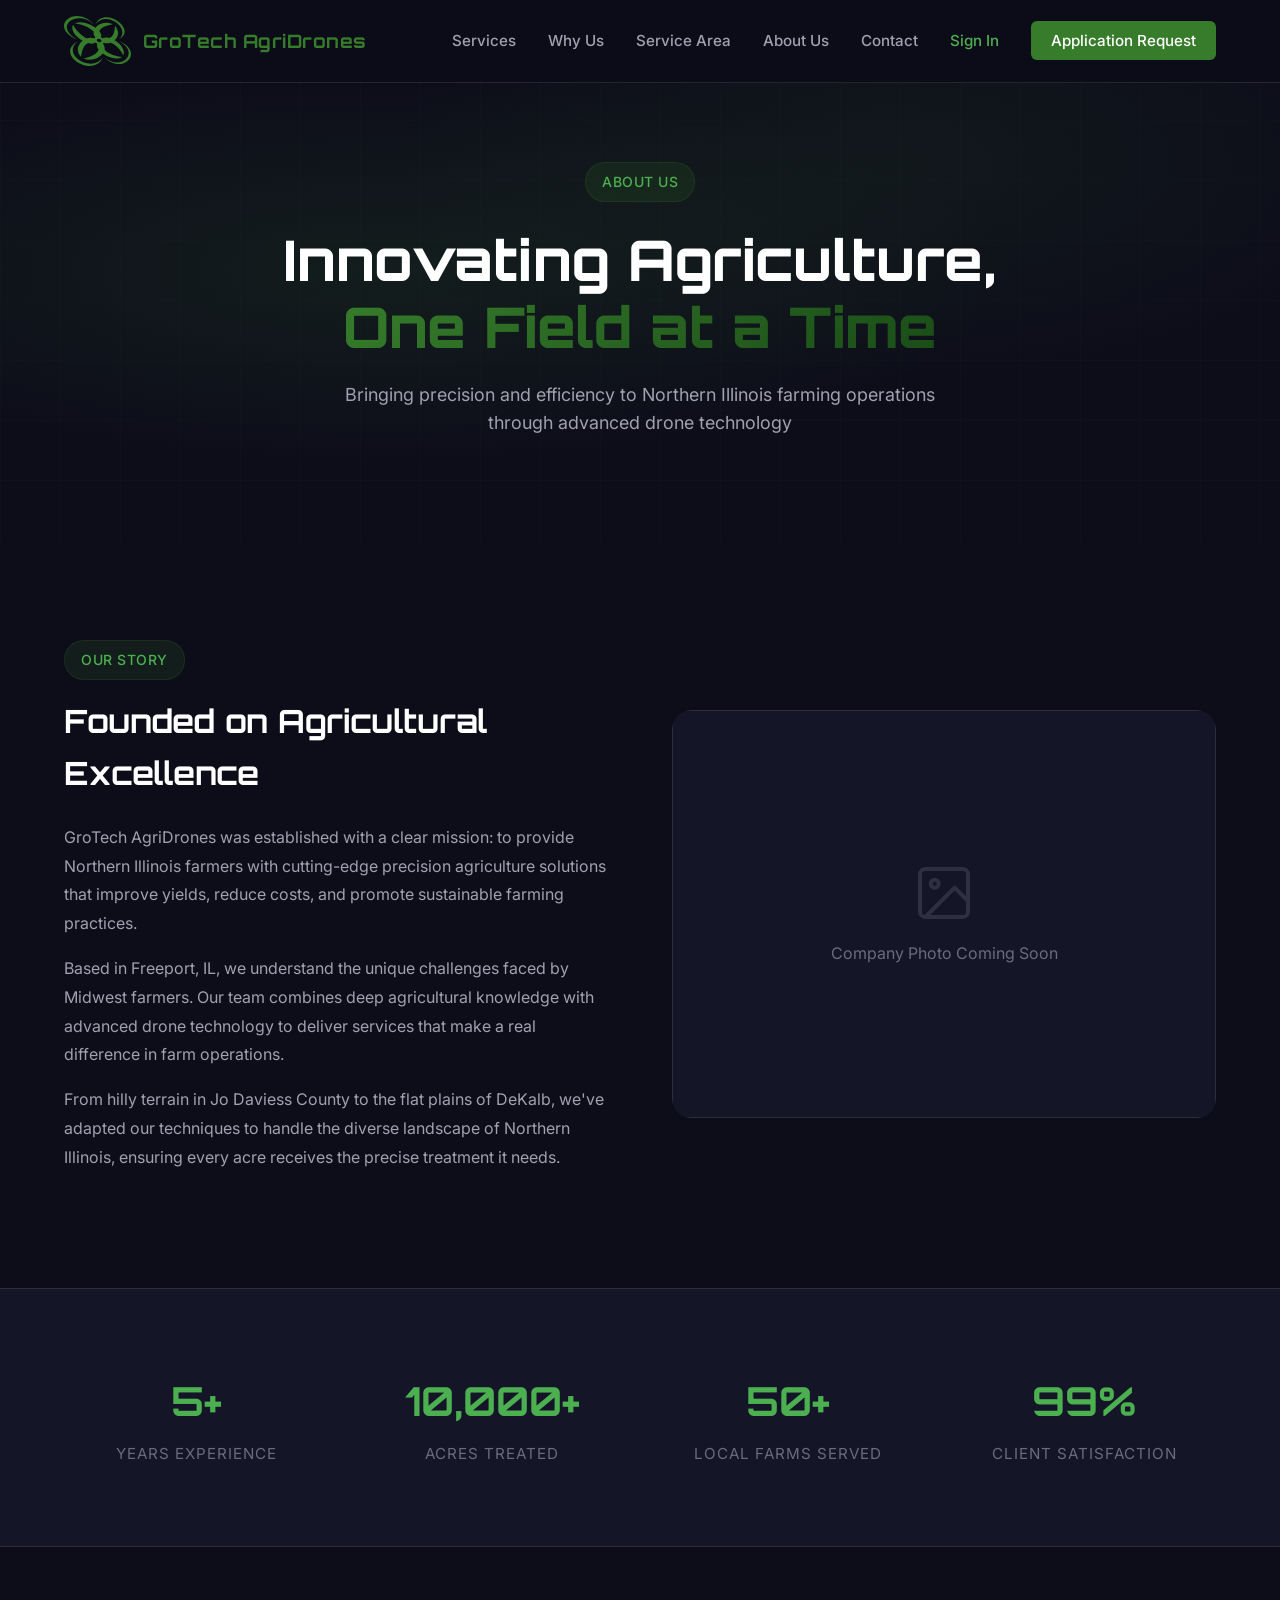
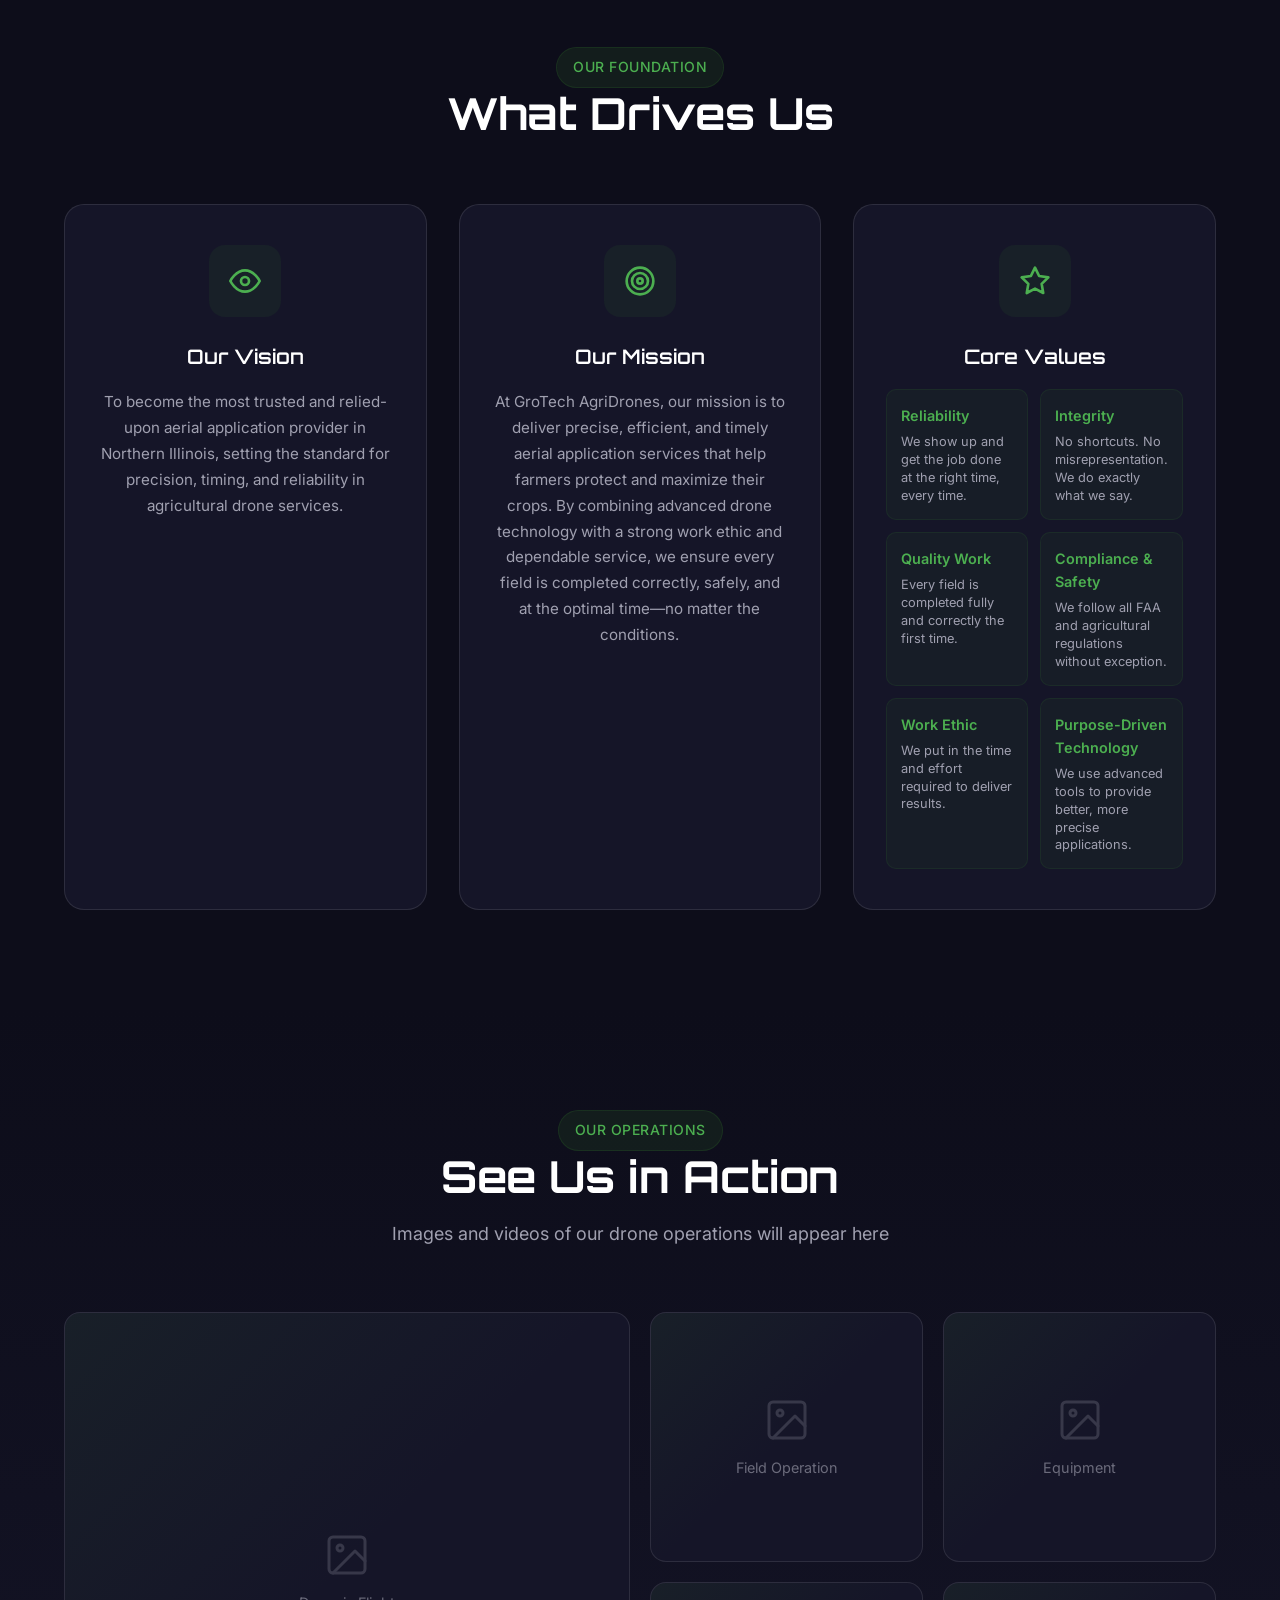
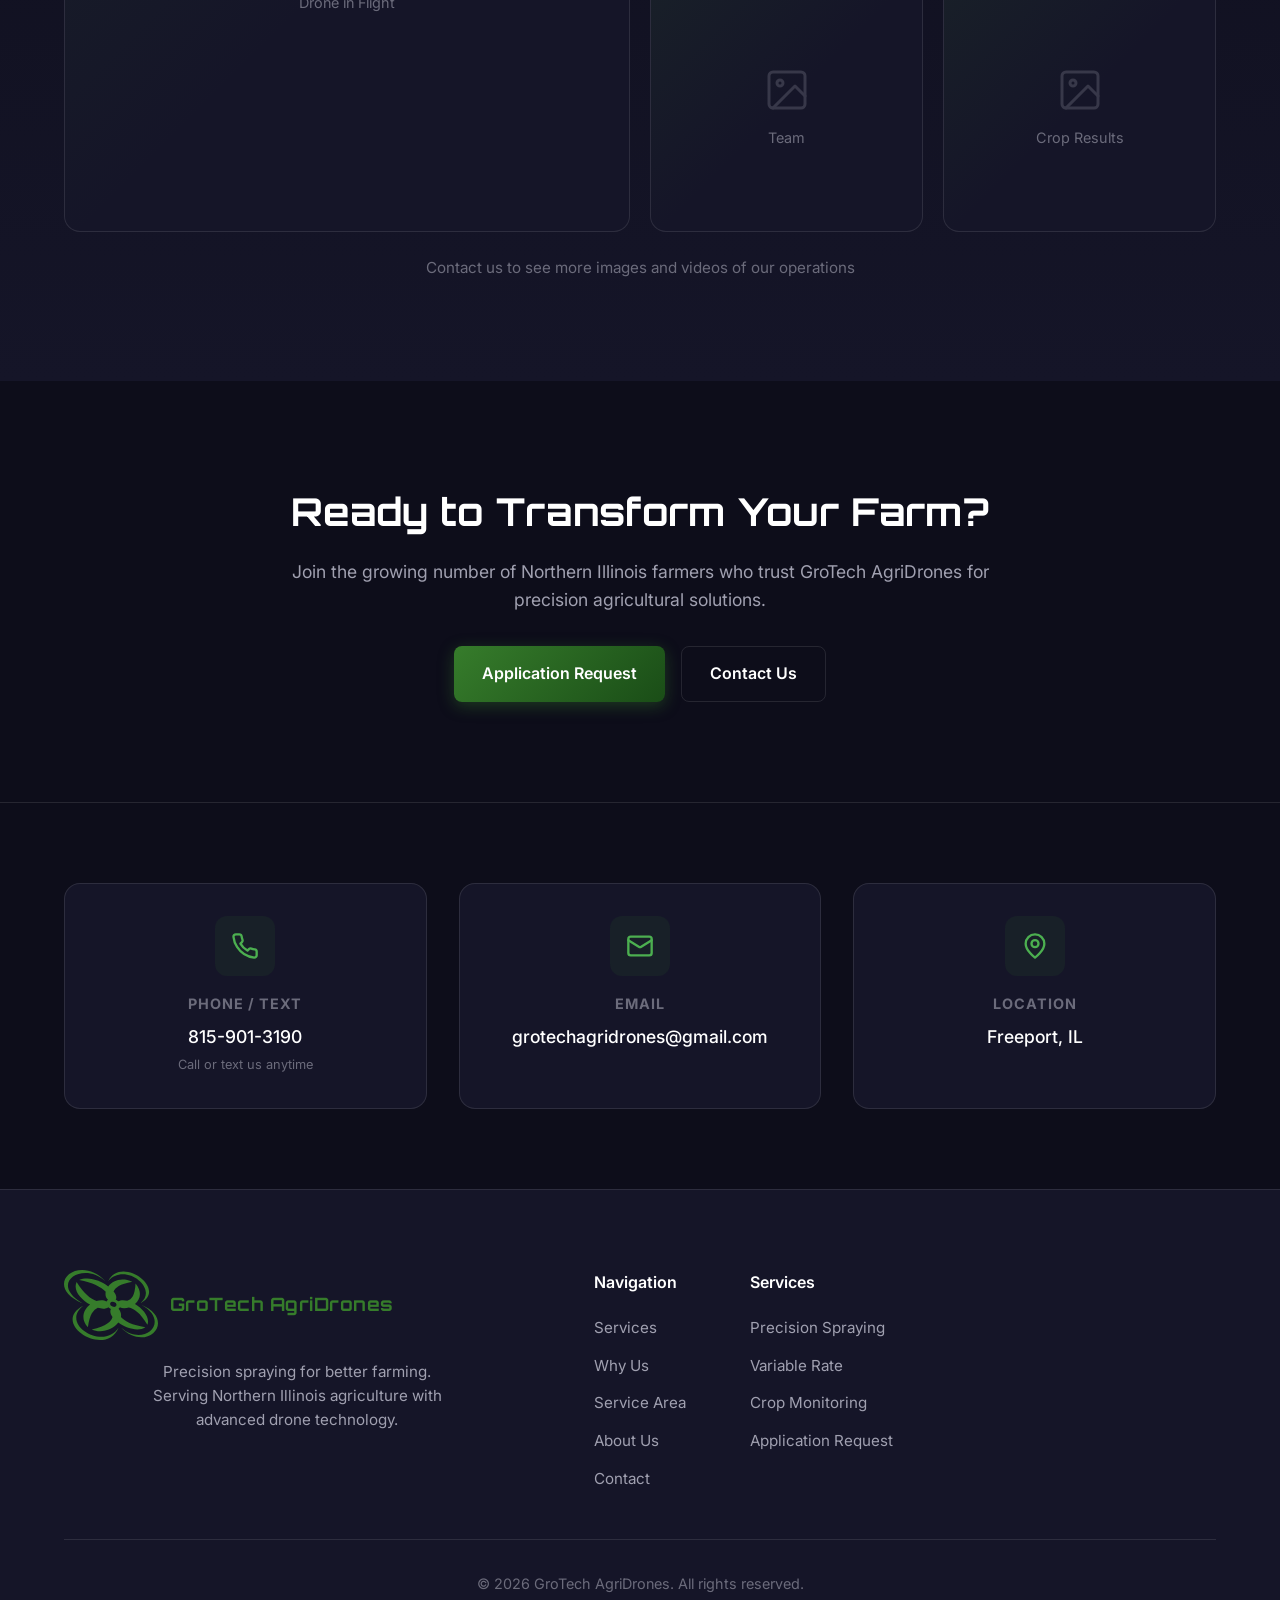
==== commit 406ed0ec: "Add Chemical Information Management System with backend - Add Chemical List tab with full CRUD for c" ====
--- a/about.html
+++ b/about.html
@@ -90,27 +90,56 @@
 
     <section class="about-mission">
         <div class="container">
+            <div class="section-header">
+                <span class="section-tag">Our Foundation</span>
+                <h2 class="section-title">What Drives Us</h2>
+            </div>
             <div class="mission-content">
                 <div class="mission-card">
                     <div class="mission-icon">
-                        <svg xmlns="http://www.w3.org/2000/svg" width="32" height="32" viewBox="0 0 24 24" fill="none" stroke="currentColor" stroke-width="2" stroke-linecap="round" stroke-linejoin="round"><circle cx="12" cy="12" r="10"/><line x1="12" y1="8" x2="12" y2="16"/><line x1="8" y1="12" x2="16" y2="12"/></svg>
-                    </div>
-                    <h3>Our Mission</h3>
-                    <p>To revolutionize agricultural practices in Northern Illinois through innovative drone technology, delivering precision spraying solutions that maximize crop yields while minimizing environmental impact.</p>
+                        <svg xmlns="http://www.w3.org/2000/svg" width="32" height="32" viewBox="0 0 24 24" fill="none" stroke="currentColor" stroke-width="2" stroke-linecap="round" stroke-linejoin="round"><path d="M1 12s4-8 11-8 11 8 11 8-4 8-11 8-11-8-11-8z"/><circle cx="12" cy="12" r="3"/></svg>
+                    </div>
+                    <h3>Our Vision</h3>
+                    <p>To become the most trusted and relied-upon aerial application provider in Northern Illinois, setting the standard for precision, timing, and reliability in agricultural drone services.</p>
                 </div>
                 <div class="mission-card">
                     <div class="mission-icon">
-                        <svg xmlns="http://www.w3.org/2000/svg" width="32" height="32" viewBox="0 0 24 24" fill="none" stroke="currentColor" stroke-width="2" stroke-linecap="round" stroke-linejoin="round"><path d="M12 22s8-4 8-10V5l-8-3-8 3v7c0 6 8 10 8 10z"/></svg>
-                    </div>
-                    <h3>Our Vision</h3>
-                    <p>To be the leading provider of agricultural drone services in the Midwest, known for reliability, innovation, and commitment to farmer success.</p>
-                </div>
-                <div class="mission-card">
+                        <svg xmlns="http://www.w3.org/2000/svg" width="32" height="32" viewBox="0 0 24 24" fill="none" stroke="currentColor" stroke-width="2" stroke-linecap="round" stroke-linejoin="round"><circle cx="12" cy="12" r="10"/><circle cx="12" cy="12" r="6"/><circle cx="12" cy="12" r="2"/></svg>
+                    </div>
+                    <h3>Our Mission</h3>
+                    <p>At GroTech AgriDrones, our mission is to deliver precise, efficient, and timely aerial application services that help farmers protect and maximize their crops. By combining advanced drone technology with a strong work ethic and dependable service, we ensure every field is completed correctly, safely, and at the optimal time—no matter the conditions.</p>
+                </div>
+                <div class="mission-card values-card">
                     <div class="mission-icon">
-                        <svg xmlns="http://www.w3.org/2000/svg" width="32" height="32" viewBox="0 0 24 24" fill="none" stroke="currentColor" stroke-width="2" stroke-linecap="round" stroke-linejoin="round"><path d="M20.24 12.24a6 6 0 0 0-8.49-8.49L5 10.5V19h8.5z"/><line x1="16" y1="8" x2="2" y2="22"/><line x1="17.5" y1="15" x2="9" y2="15"/></svg>
-                    </div>
-                    <h3>Our Values</h3>
-                    <p>Innovation, reliability, environmental stewardship, and genuine partnership with the farming community. We believe that nobody knows your fields better than you do — that's why we apply the chemicals you specify, delivering precision application of the products you trust.</p>
+                        <svg xmlns="http://www.w3.org/2000/svg" width="32" height="32" viewBox="0 0 24 24" fill="none" stroke="currentColor" stroke-width="2" stroke-linecap="round" stroke-linejoin="round"><polygon points="12 2 15.09 8.26 22 9.27 17 14.14 18.18 21.02 12 17.77 5.82 21.02 7 14.14 2 9.27 8.91 8.26 12 2"/></svg>
+                    </div>
+                    <h3>Core Values</h3>
+                    <div class="values-grid">
+                        <div class="value-item">
+                            <strong>Reliability</strong>
+                            <p>We show up and get the job done at the right time, every time.</p>
+                        </div>
+                        <div class="value-item">
+                            <strong>Integrity</strong>
+                            <p>No shortcuts. No misrepresentation. We do exactly what we say.</p>
+                        </div>
+                        <div class="value-item">
+                            <strong>Quality Work</strong>
+                            <p>Every field is completed fully and correctly the first time.</p>
+                        </div>
+                        <div class="value-item">
+                            <strong>Compliance & Safety</strong>
+                            <p>We follow all FAA and agricultural regulations without exception.</p>
+                        </div>
+                        <div class="value-item">
+                            <strong>Work Ethic</strong>
+                            <p>We put in the time and effort required to deliver results.</p>
+                        </div>
+                        <div class="value-item">
+                            <strong>Purpose-Driven Technology</strong>
+                            <p>We use advanced tools to provide better, more precise applications.</p>
+                        </div>
+                    </div>
                 </div>
             </div>
         </div>
--- a/about.css
+++ b/about.css
@@ -202,6 +202,36 @@
     line-height: 1.7;
 }
 
+.values-grid {
+    display: grid;
+    grid-template-columns: repeat(2, 1fr);
+    gap: 12px;
+    margin-top: 16px;
+    text-align: left;
+}
+
+.value-item {
+    padding: 14px;
+    background: rgba(54, 124, 43, 0.08);
+    border-radius: 10px;
+    border: 1px solid rgba(54, 124, 43, 0.15);
+}
+
+.value-item strong {
+    display: block;
+    color: var(--primary-light);
+    margin-bottom: 6px;
+    font-size: 0.9rem;
+    font-weight: 600;
+}
+
+.value-item p {
+    font-size: 0.8rem;
+    line-height: 1.4;
+    margin: 0;
+    color: var(--text-secondary);
+}
+
 /* Gallery Section */
 .about-gallery {
     padding: 100px 0;
@@ -355,6 +385,10 @@
         padding: 24px;
     }
     
+    .values-grid {
+        grid-template-columns: 1fr;
+    }
+    
     .about-gallery {
         padding: 60px 0;
     }
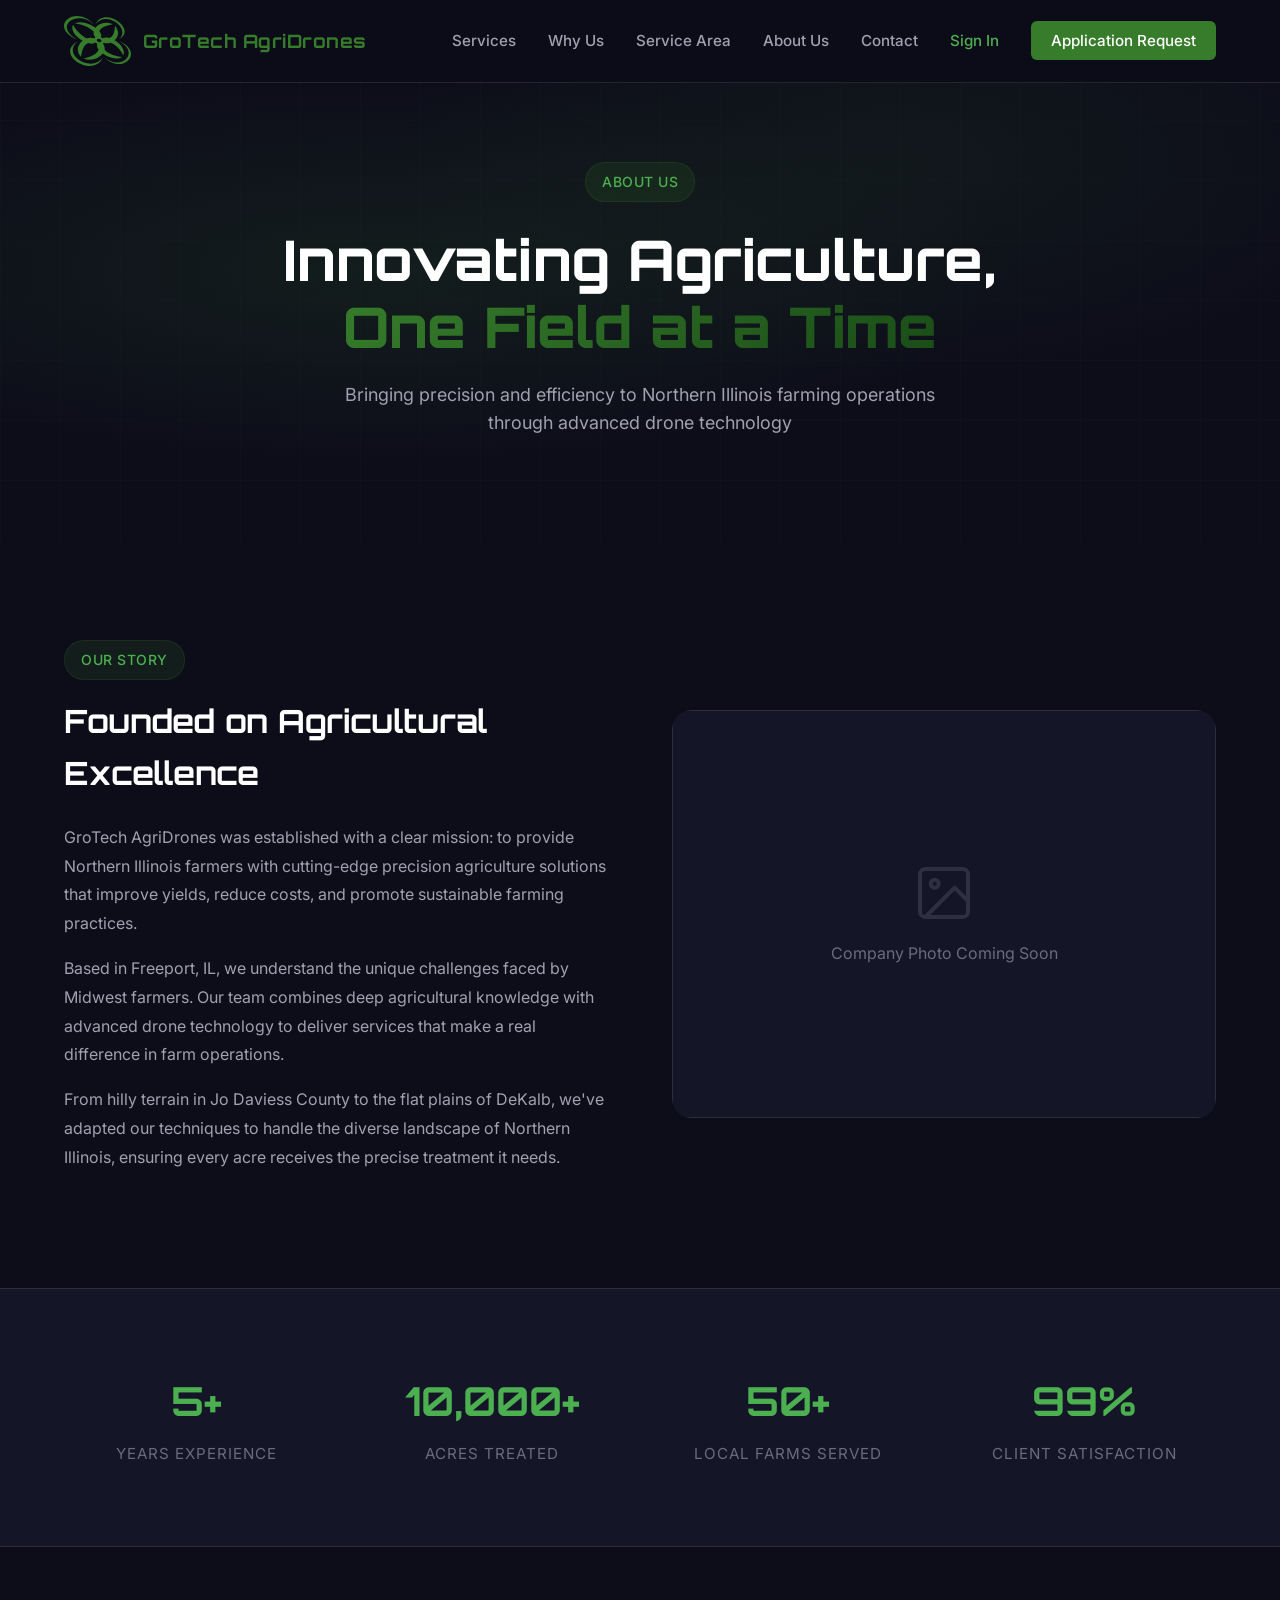
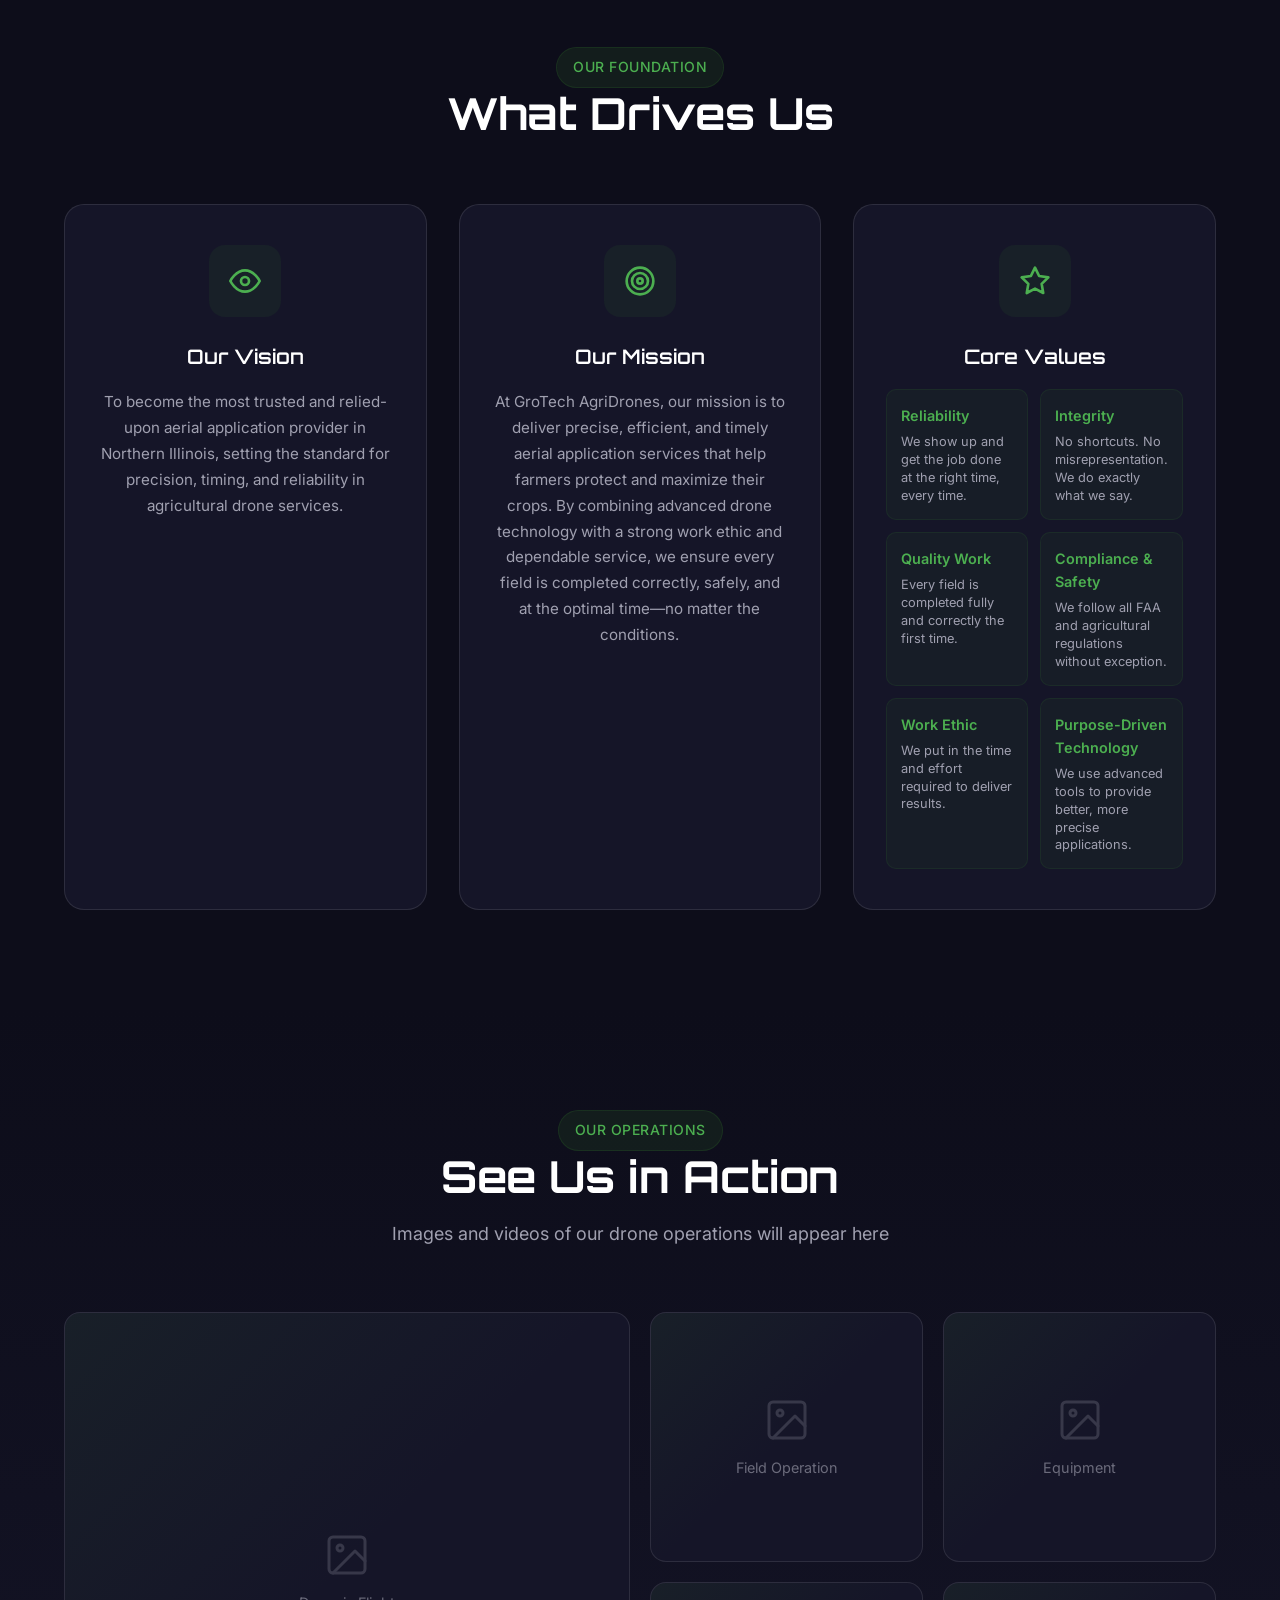
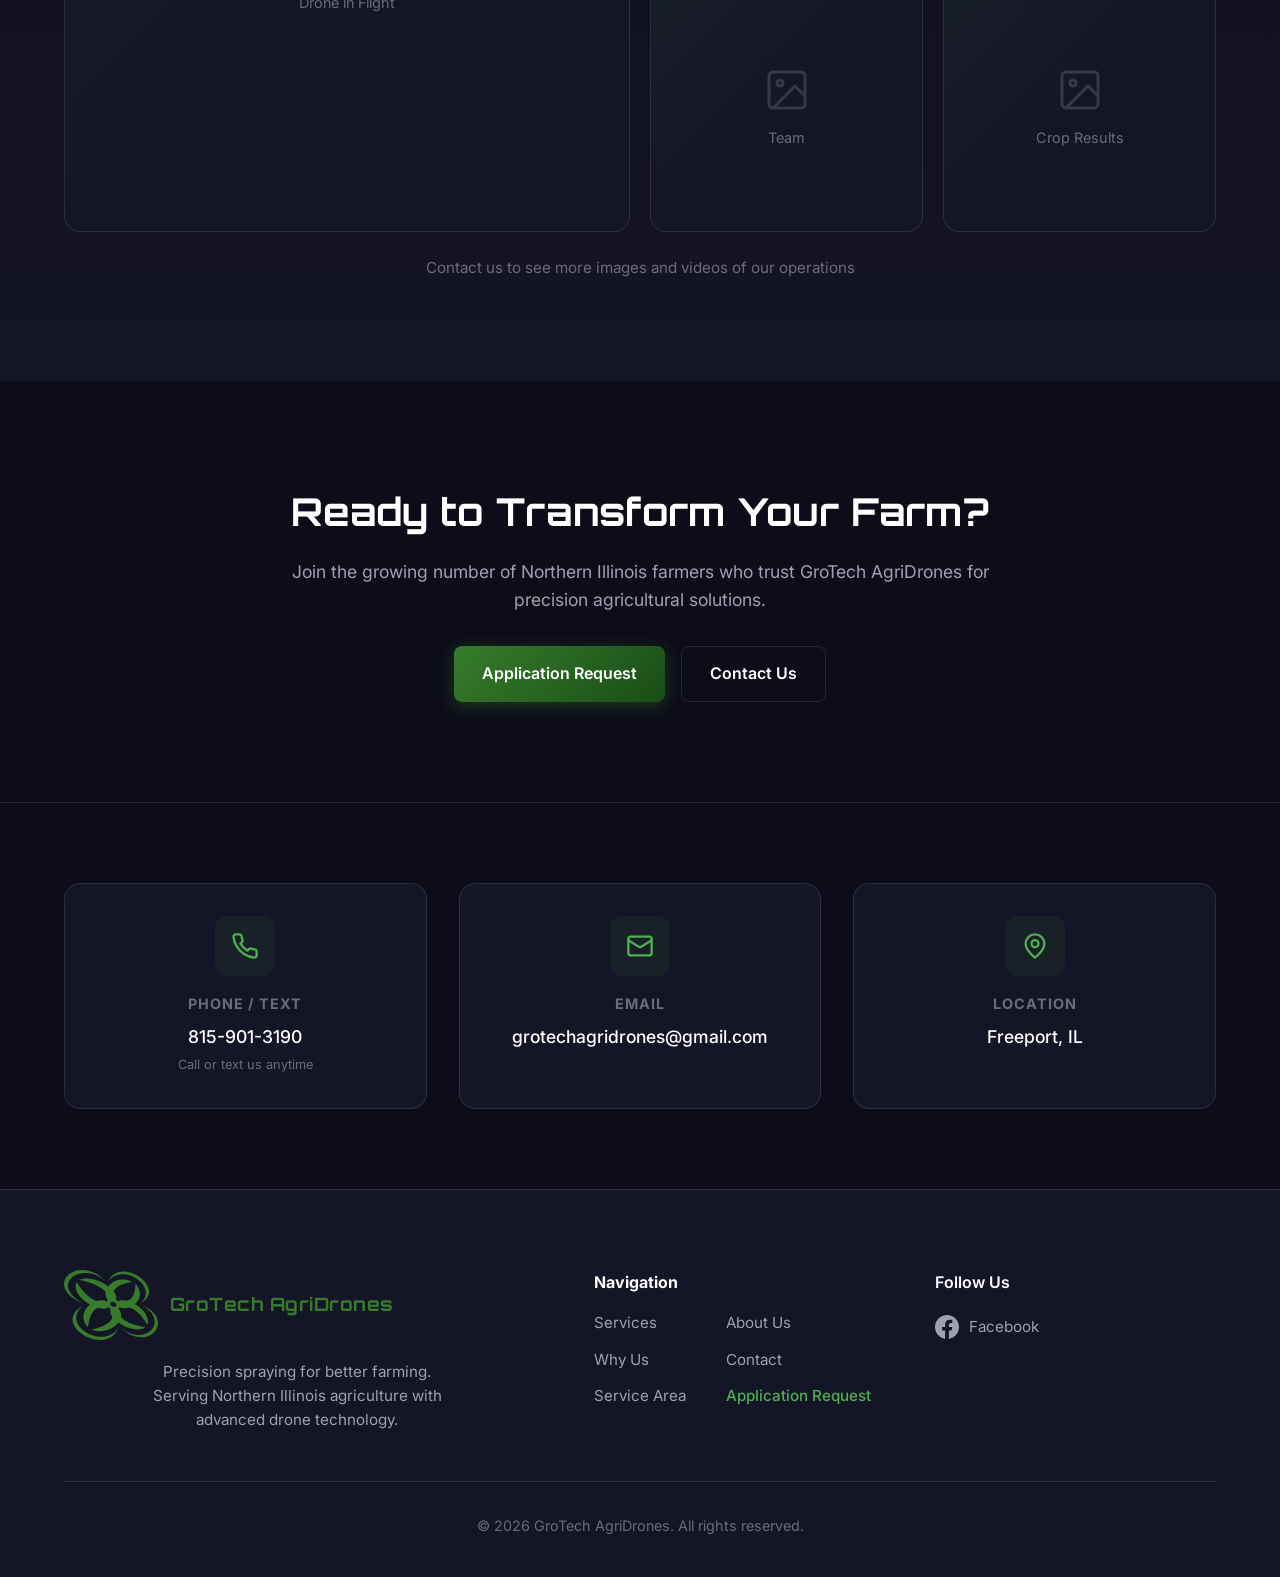
==== commit 1dd1a157: "Fix Edit Jobs Modal chemical dropdown and crop type formatting" ====
--- a/about.html
+++ b/about.html
@@ -241,24 +241,31 @@
                     <p>Precision spraying for better farming. Serving Northern Illinois agriculture with advanced drone technology.</p>
                 </div>
                     <div class="footer-links">
-                    <div class="footer-column">
+                    <div class="footer-nav-split">
                         <h4>Navigation</h4>
-                        <ul>
-                            <li><a href="index.html#services">Services</a></li>
-                            <li><a href="index.html#why-us">Why Us</a></li>
-                            <li><a href="index.html#service-area">Service Area</a></li>
-                            <li><a href="about.html">About Us</a></li>
-                            <li><a href="index.html#contact">Contact</a></li>
-                        </ul>
-                    </div>
-                    <div class="footer-column">
-                        <h4>Services</h4>
-                        <ul>
-                            <li><a href="index.html#services">Precision Spraying</a></li>
-                            <li><a href="index.html#services">Variable Rate</a></li>
-                            <li><a href="index.html#services">Crop Monitoring</a></li>
-                            <li><a href="application.html">Application Request</a></li>
-                        </ul>
+                        <div class="footer-nav-cols">
+                            <div class="footer-nav-col">
+                                <a href="index.html#services">Services</a>
+                                <a href="index.html#why-us">Why Us</a>
+                                <a href="index.html#service-area">Service Area</a>
+                            </div>
+                            <div class="footer-nav-col">
+                                <a href="about.html">About Us</a>
+                                <a href="index.html#contact">Contact</a>
+                                <a href="application.html" class="green">Application Request</a>
+                            </div>
+                        </div>
+                    </div>
+                    <div class="footer-social">
+                        <h4>Follow Us</h4>
+                        <div class="footer-social-links">
+                            <a href="https://www.facebook.com/people/GroTech-AgriDrones/61565450122314/" target="_blank" rel="noopener noreferrer" class="social-icon">
+                                <svg xmlns="http://www.w3.org/2000/svg" width="24" height="24" viewBox="0 0 24 24" fill="currentColor">
+                                    <path d="M24 12.073c0-6.627-5.373-12-12-12s-12 5.373-12 12c0 5.99 4.388 10.954 10.125 11.854v-8.385H7.078v-3.47h3.047V9.43c0-3.007 1.792-4.669 4.533-4.669 1.312 0 2.686.235 2.686.235v2.953H15.83c-1.491 0-1.956.925-1.956 1.874v2.25h3.328l-.532 3.47h-2.796v8.385C19.612 23.027 24 18.062 24 12.073z"/>
+                                </svg>
+                                Facebook
+                            </a>
+                        </div>
                     </div>
                 </div>
             </div>
--- a/styles.css
+++ b/styles.css
@@ -941,14 +941,98 @@
     gap: 12px;
 }
 
-.footer-column a {
+.footer-nav-split {
+    display: flex;
+    flex-direction: column;
+}
+
+.footer-nav-split h4 {
+    margin-bottom: 16px;
+}
+
+.footer-nav-split .footer-nav-cols {
+    display: flex;
+    gap: 40px;
+}
+
+.footer-nav-col {
+    display: flex;
+    flex-direction: column;
+    gap: 12px;
+}
+
+.footer-nav-col a {
     color: var(--text-secondary);
     font-size: 0.95rem;
     transition: color 0.3s ease;
 }
 
+.footer-nav-col a:hover {
+    color: var(--primary-light);
+}
+
+.footer-nav-col a.green {
+    color: var(--primary-light);
+    font-weight: 500;
+}
+
+.footer-nav-col a.green:hover {
+    color: var(--primary);
+}
+
+.footer-column a {
+    color: var(--text-secondary);
+    font-size: 0.95rem;
+    transition: color 0.3s ease;
+}
+
 .footer-column a:hover {
     color: var(--primary-light);
+}
+
+.footer-column a.green {
+    color: var(--primary-light);
+    font-weight: 500;
+}
+
+.footer-column a.green:hover {
+    color: var(--primary);
+}
+
+.footer-social {
+    display: flex;
+    flex-direction: column;
+}
+
+.footer-social h4 {
+    font-size: 1rem;
+    font-weight: 600;
+    margin-bottom: 20px;
+    color: var(--text-primary);
+}
+
+.footer-social-links {
+    display: flex;
+    flex-direction: column;
+    gap: 12px;
+}
+
+.social-icon {
+    display: inline-flex;
+    align-items: center;
+    gap: 10px;
+    color: var(--text-secondary);
+    font-size: 0.95rem;
+    transition: color 0.3s ease;
+}
+
+.social-icon:hover {
+    color: var(--primary-light);
+}
+
+.social-icon svg {
+    width: 24px;
+    height: 24px;
 }
 
 .footer-bottom {
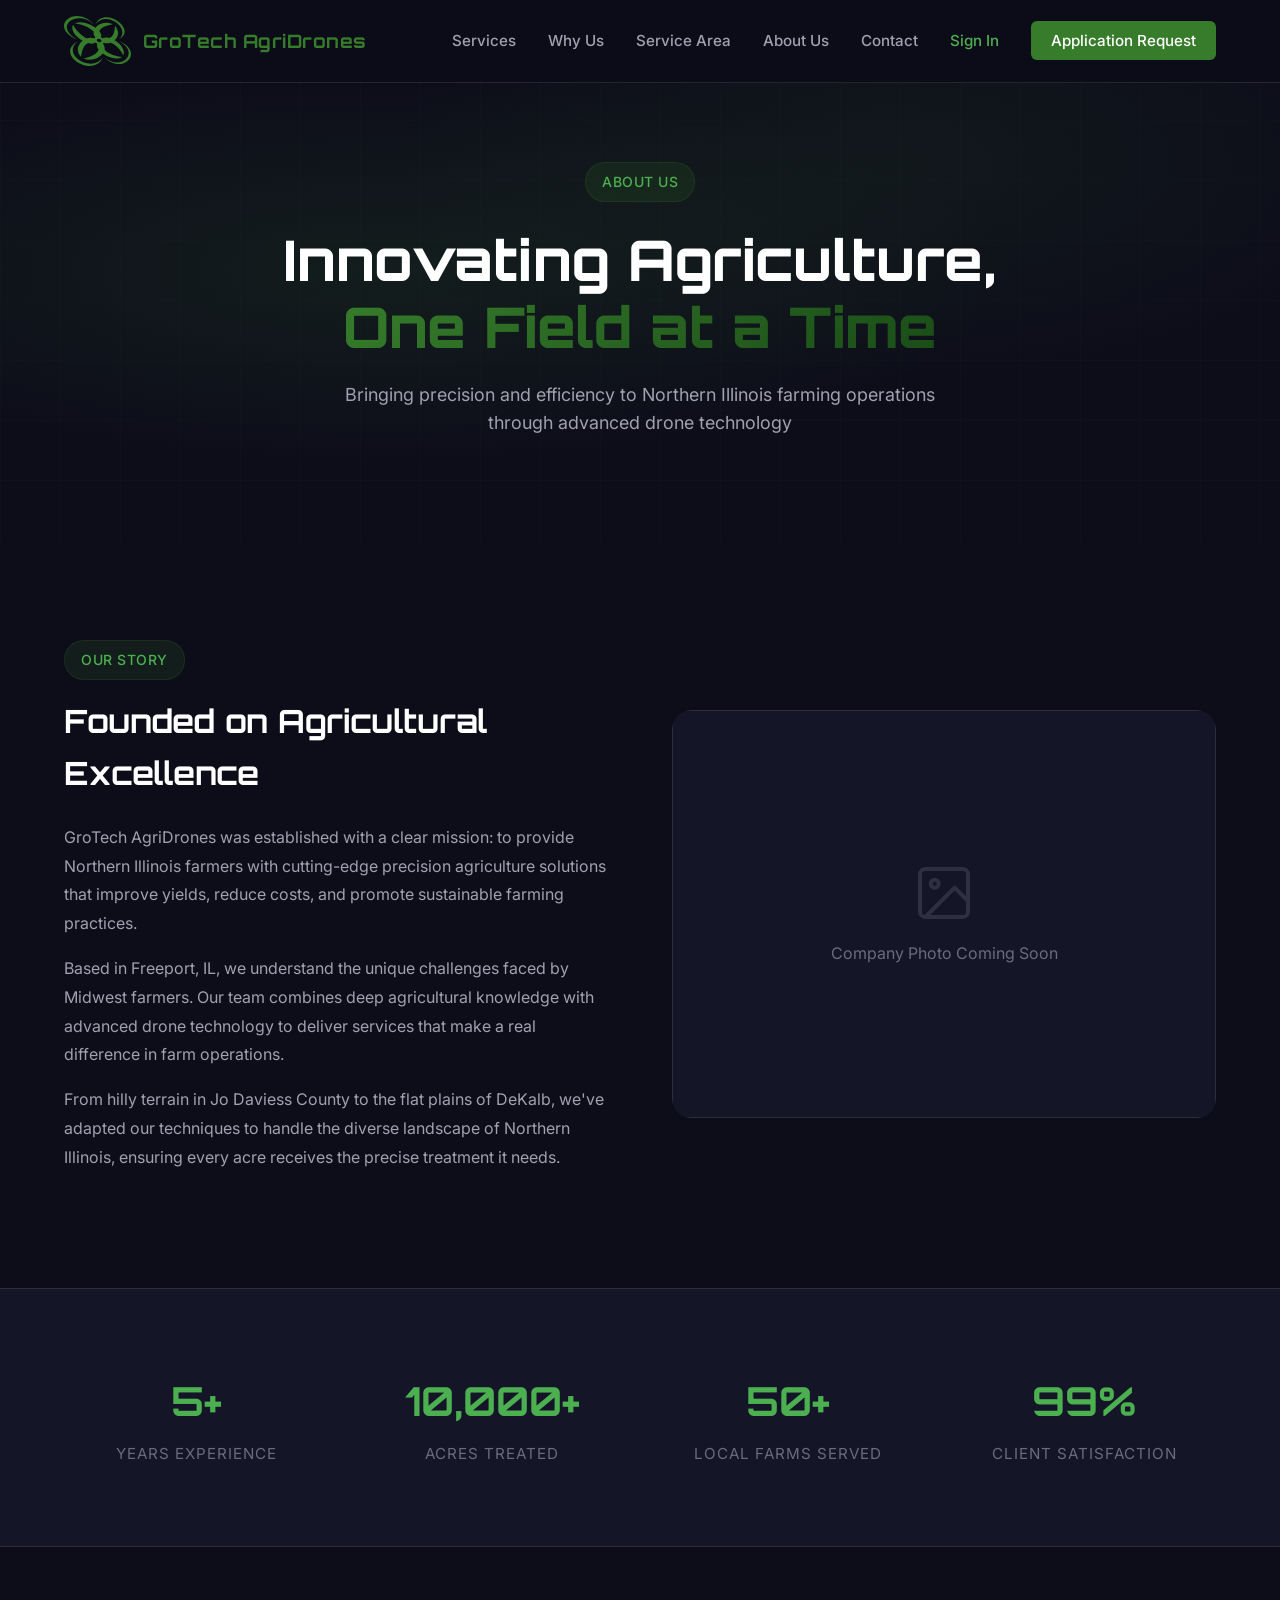
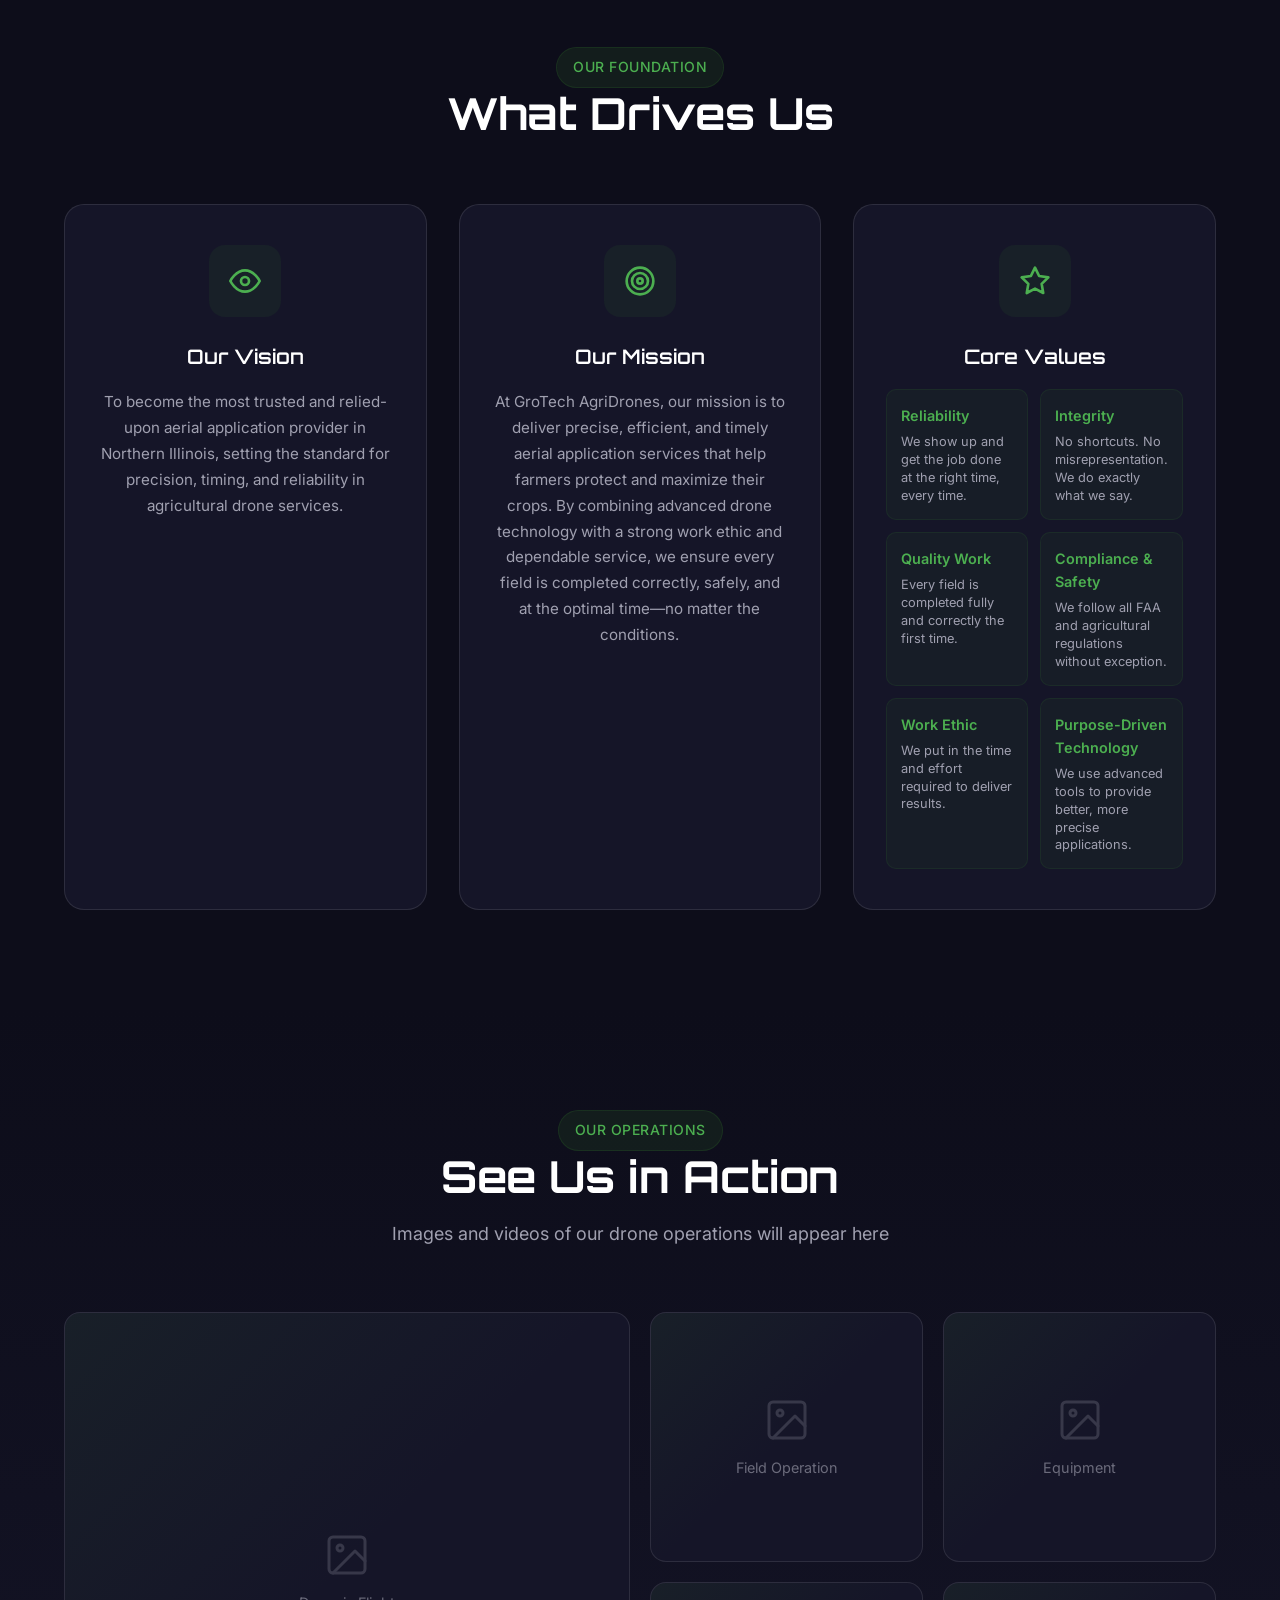
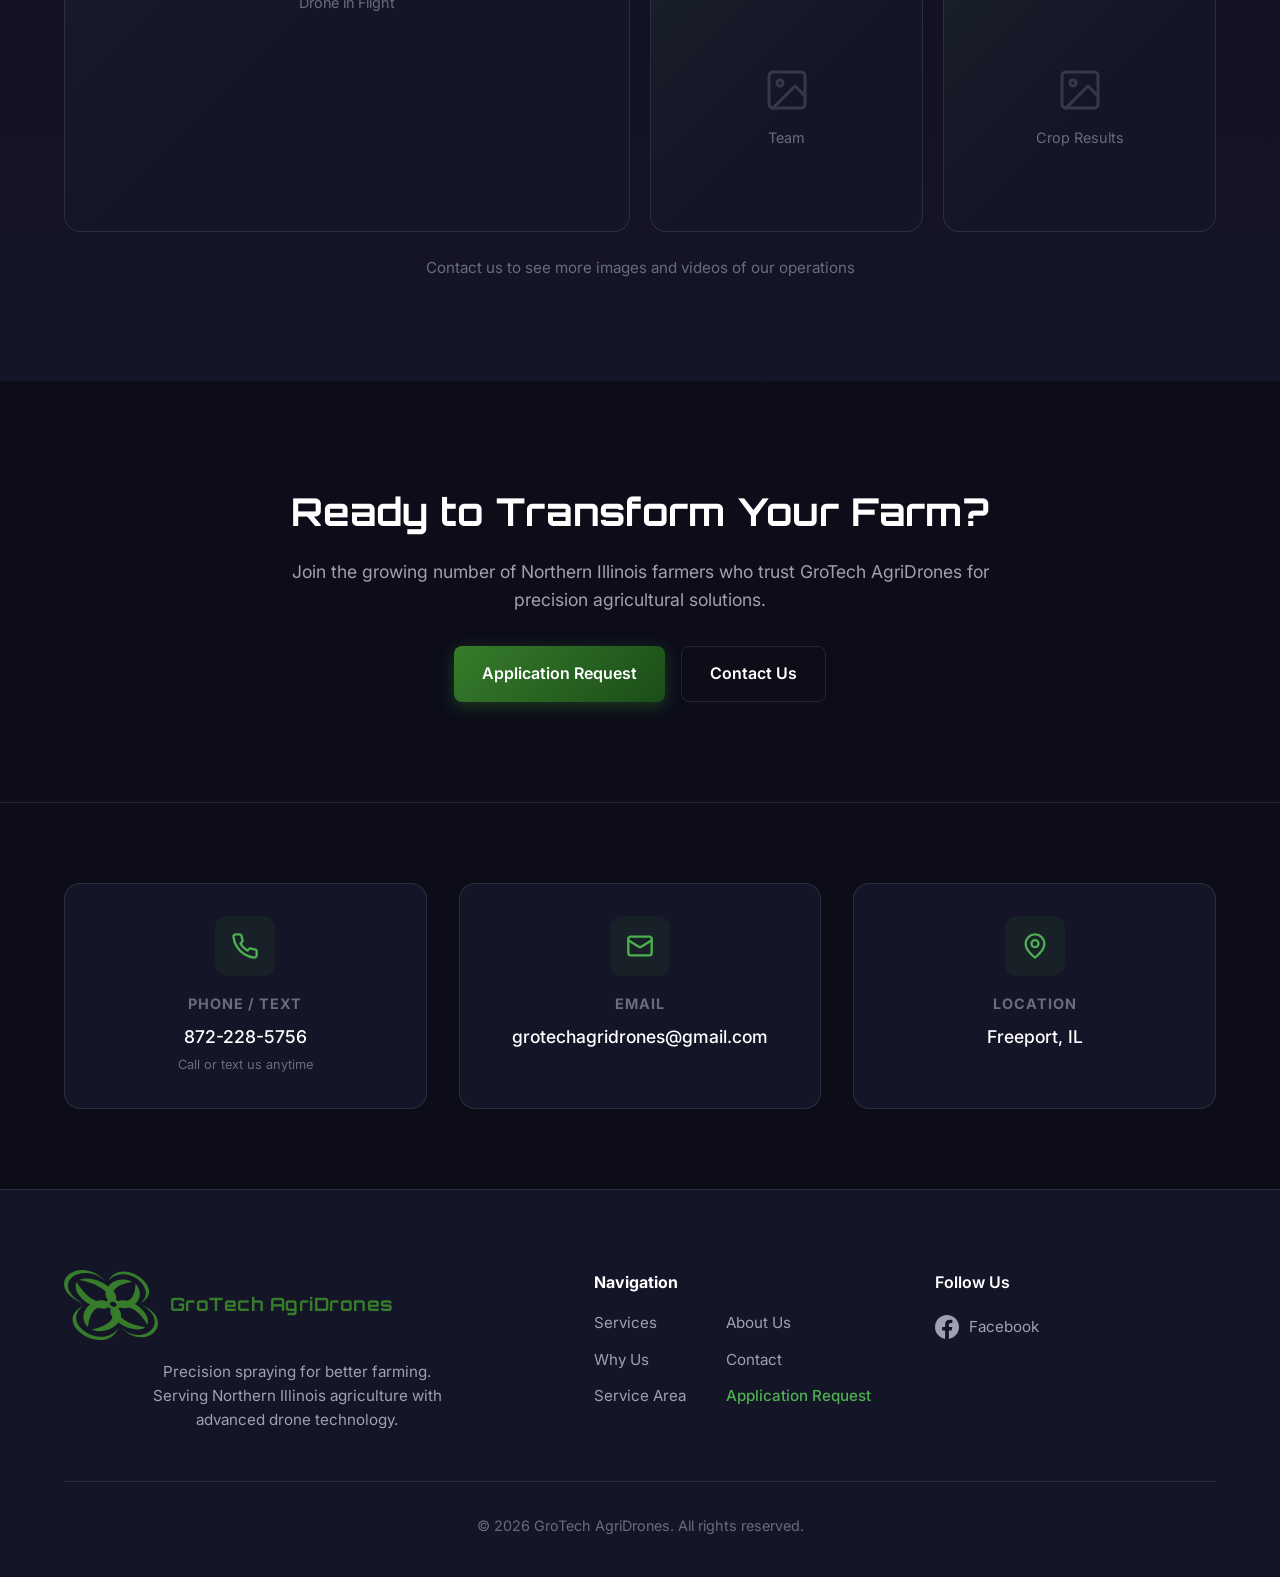
==== commit 6b213ccd: "Update phone number to 872-228-5756" ====
--- a/about.html
+++ b/about.html
@@ -209,7 +209,7 @@
                         <svg xmlns="http://www.w3.org/2000/svg" width="28" height="28" viewBox="0 0 24 24" fill="none" stroke="currentColor" stroke-width="2" stroke-linecap="round" stroke-linejoin="round"><path d="M22 16.92v3a2 2 0 0 1-2.18 2 19.79 19.79 0 0 1-8.63-3.07 19.5 19.5 0 0 1-6-6 19.79 19.79 0 0 1-3.07-8.67A2 2 0 0 1 4.11 2h3a2 2 0 0 1 2 1.72 12.84 12.84 0 0 0 .7 2.81 2 2 0 0 1-.45 2.11L8.09 9.91a16 16 0 0 0 6 6l1.27-1.27a2 2 0 0 1 2.11-.45 12.84 12.84 0 0 0 2.81.7A2 2 0 0 1 22 16.92z"/></svg>
                     </div>
                     <h3>Phone / Text</h3>
-                    <a href="tel:8159013190">815-901-3190</a>
+                    <a href="tel:8722285756">872-228-5756</a>
                     <span class="contact-note">Call or text us anytime</span>
                 </div>
                 <div class="contact-card">
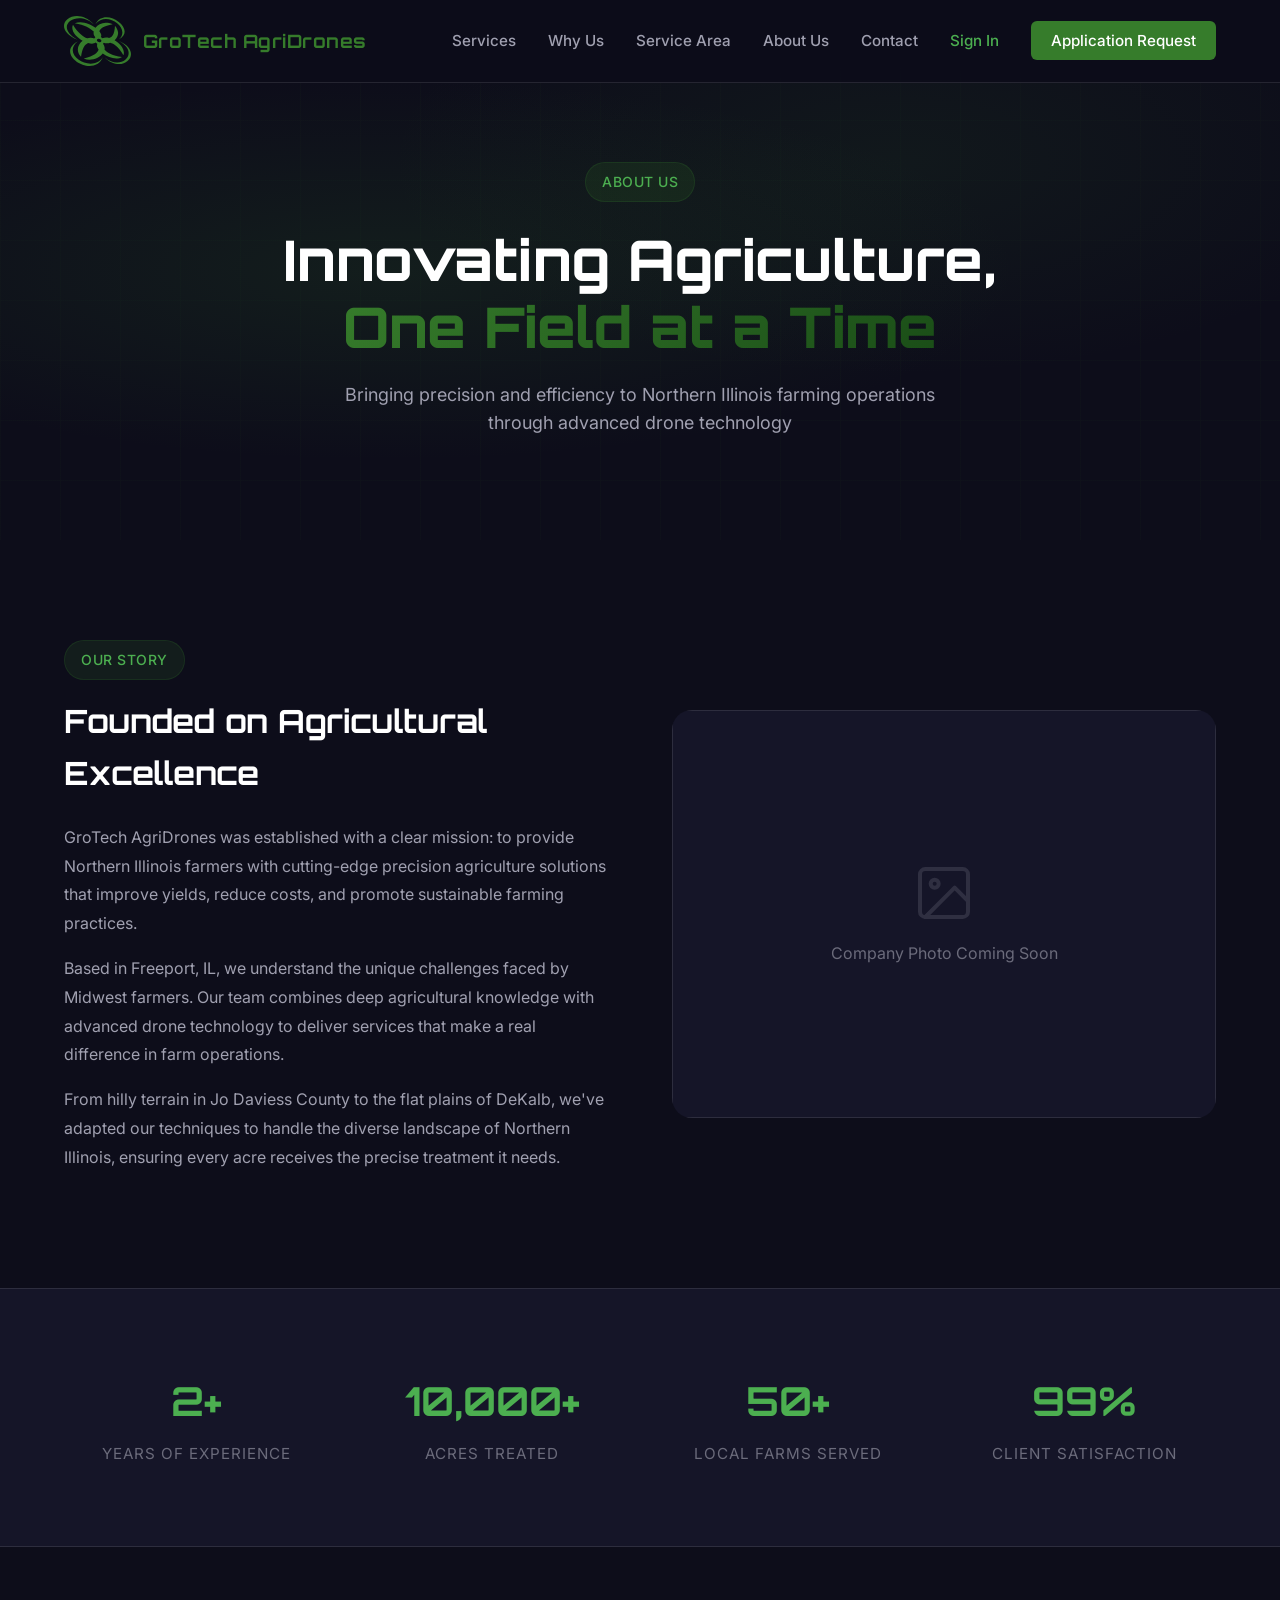
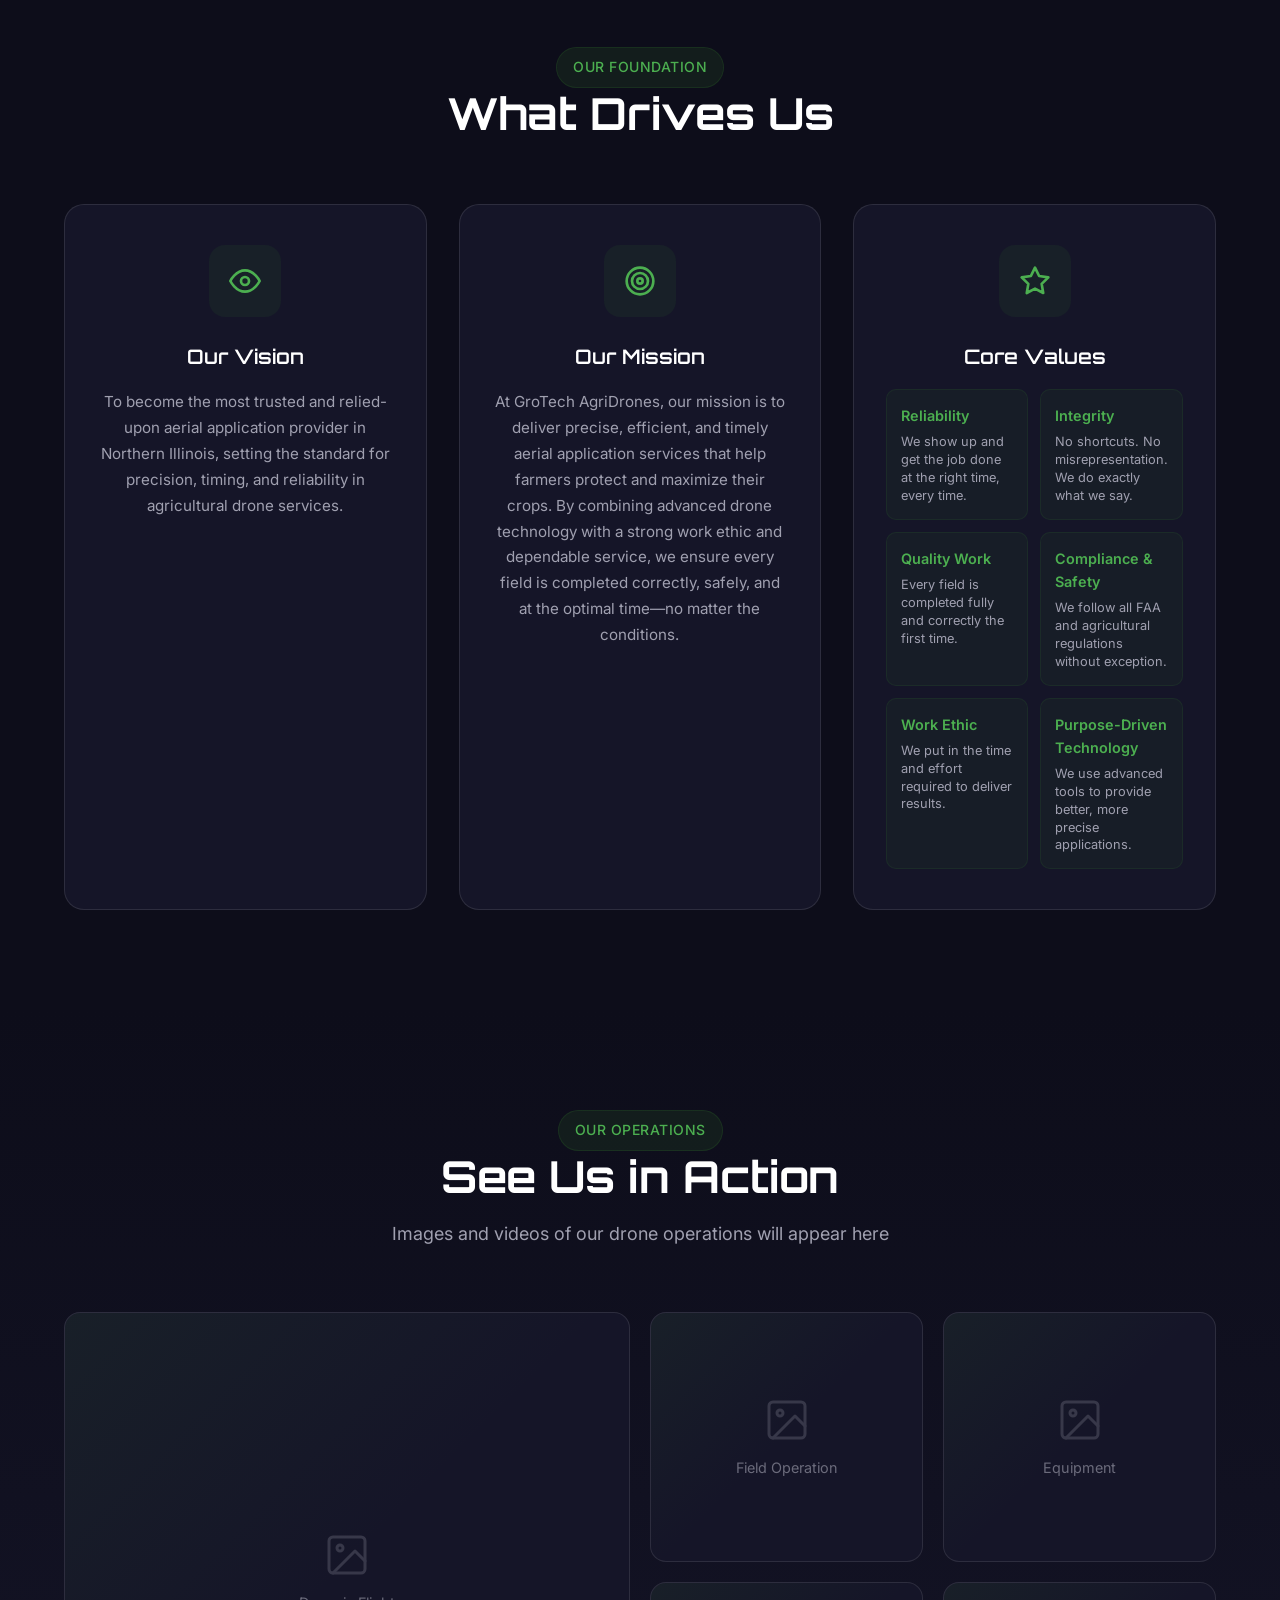
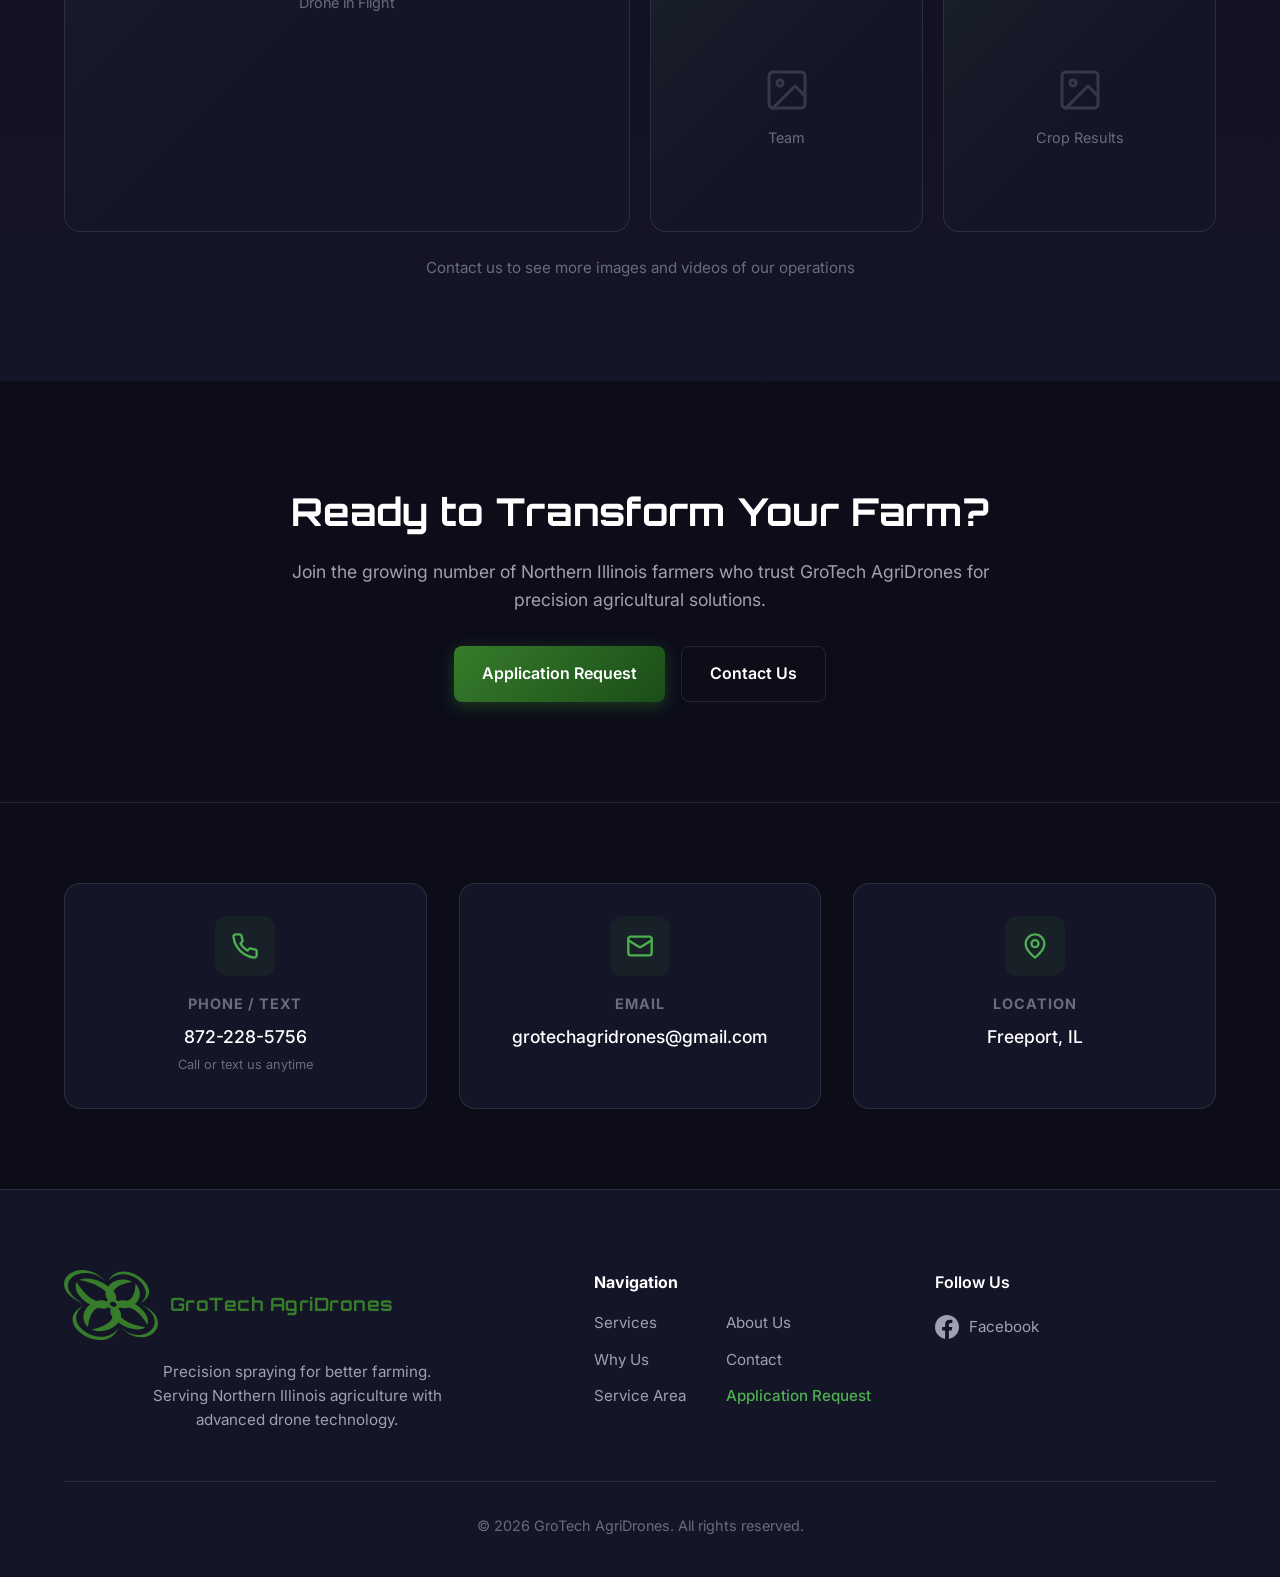
==== commit 80997397: "Update landing page: GPS/RTK precision, savings stat, phone number, and about page experience" ====
--- a/about.html
+++ b/about.html
@@ -69,8 +69,8 @@
         <div class="container">
             <div class="stats-grid">
                 <div class="stat-item">
-                    <span class="stat-number">5+</span>
-                    <span class="stat-label">Years Experience</span>
+                    <span class="stat-number">2+</span>
+                    <span class="stat-label">Years of Experience</span>
                 </div>
                 <div class="stat-item">
                     <span class="stat-number">10,000+</span>
--- a/styles.css
+++ b/styles.css
@@ -253,7 +253,7 @@
     display: flex;
     align-items: center;
     justify-content: center;
-    padding: 120px 24px 80px;
+    padding: 145px 24px 80px;
     overflow: hidden;
 }
 
@@ -399,9 +399,17 @@
     letter-spacing: 1px;
 }
 
+.stats-footnote {
+    font-size: 0.7rem;
+    color: var(--text-muted);
+    margin-top: 4px;
+    text-align: center;
+    opacity: 0.8;
+}
+
 .scroll-indicator {
     position: absolute;
-    bottom: 40px;
+    bottom: 15px;
     left: 50%;
     transform: translateX(-50%);
     display: flex;
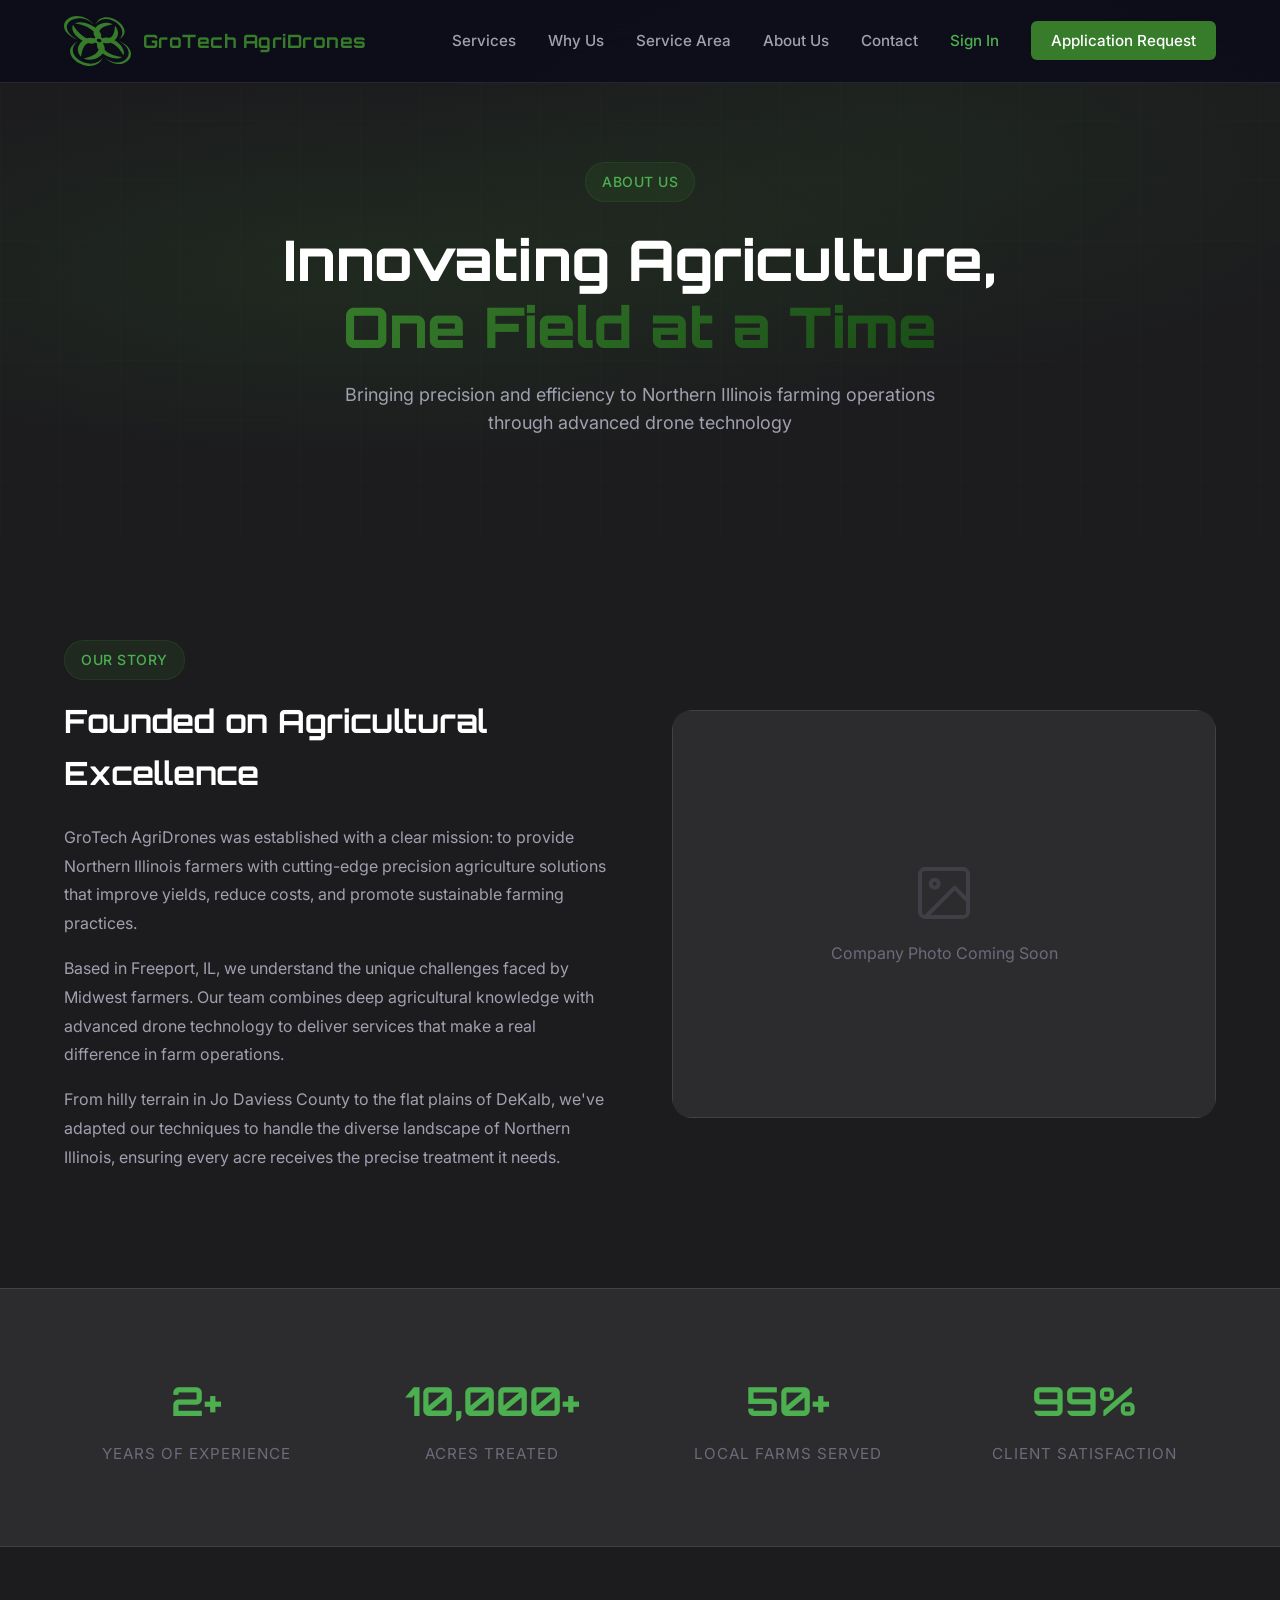
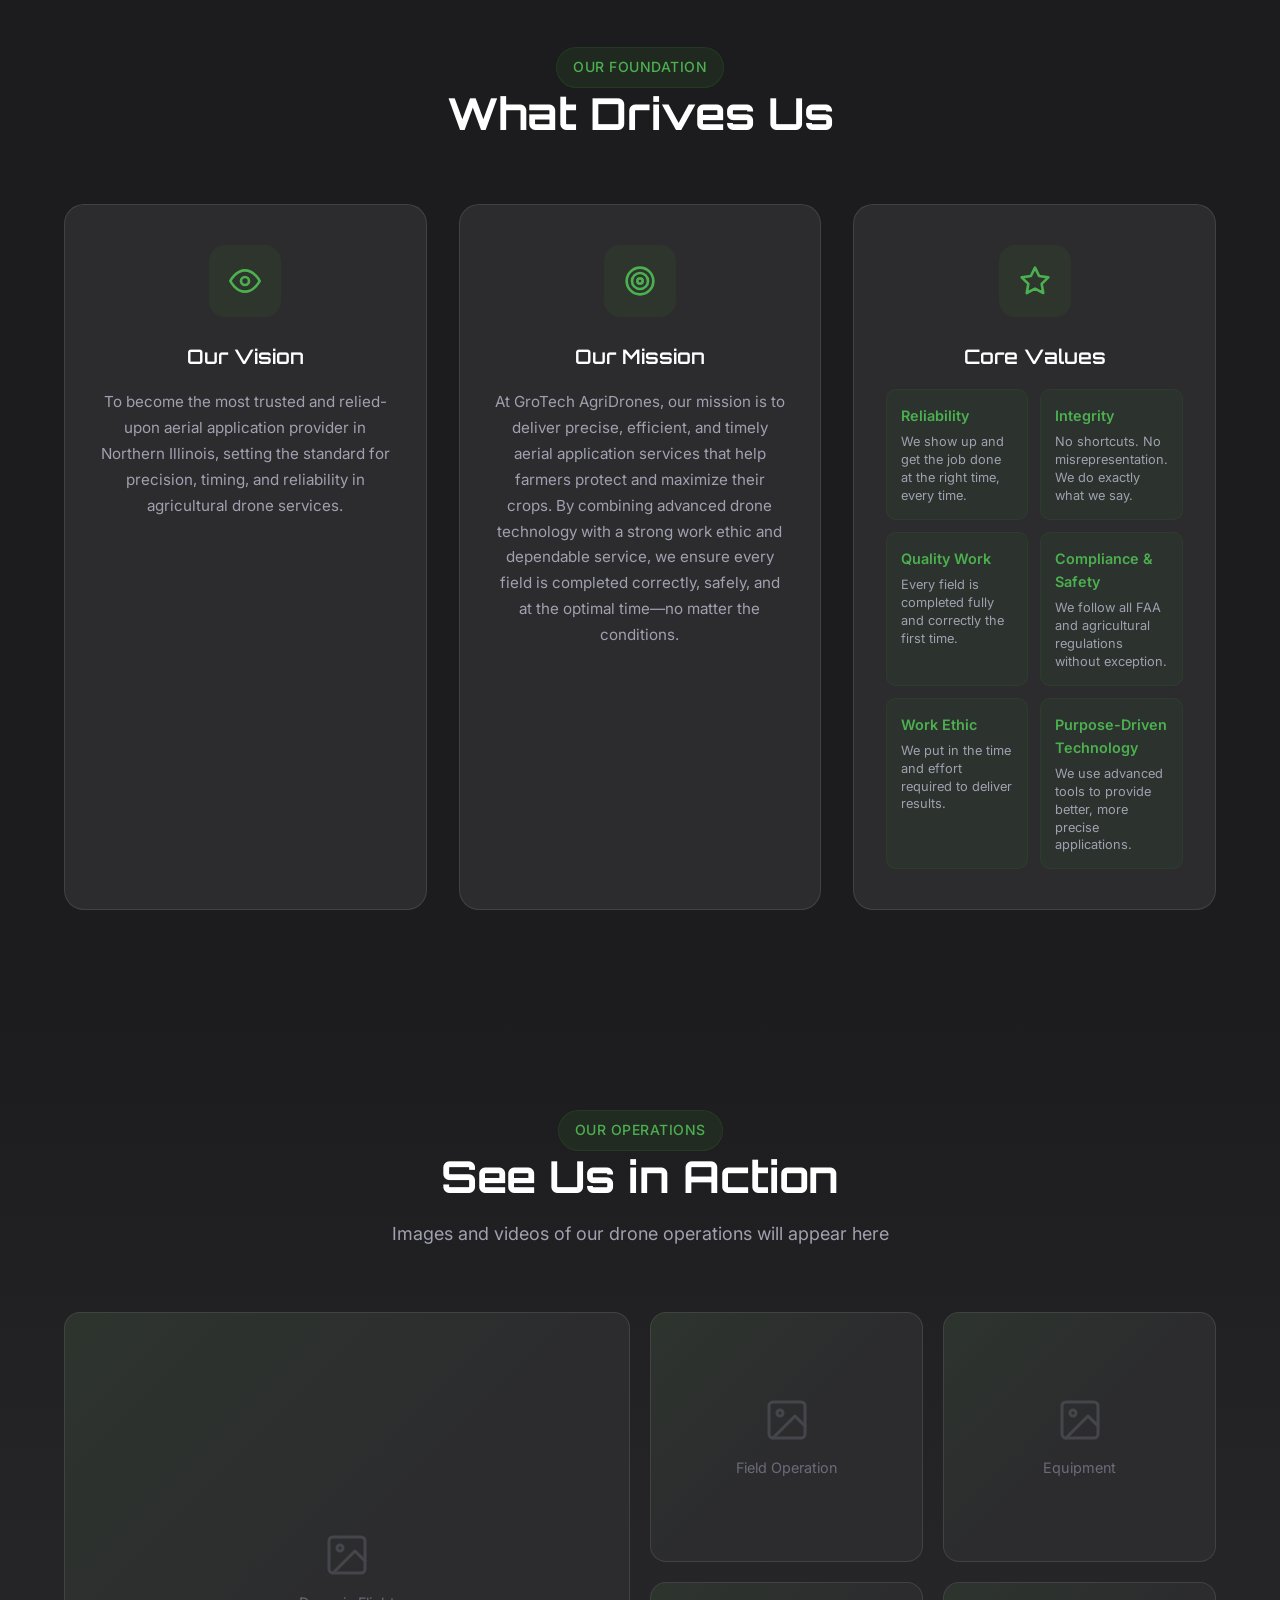
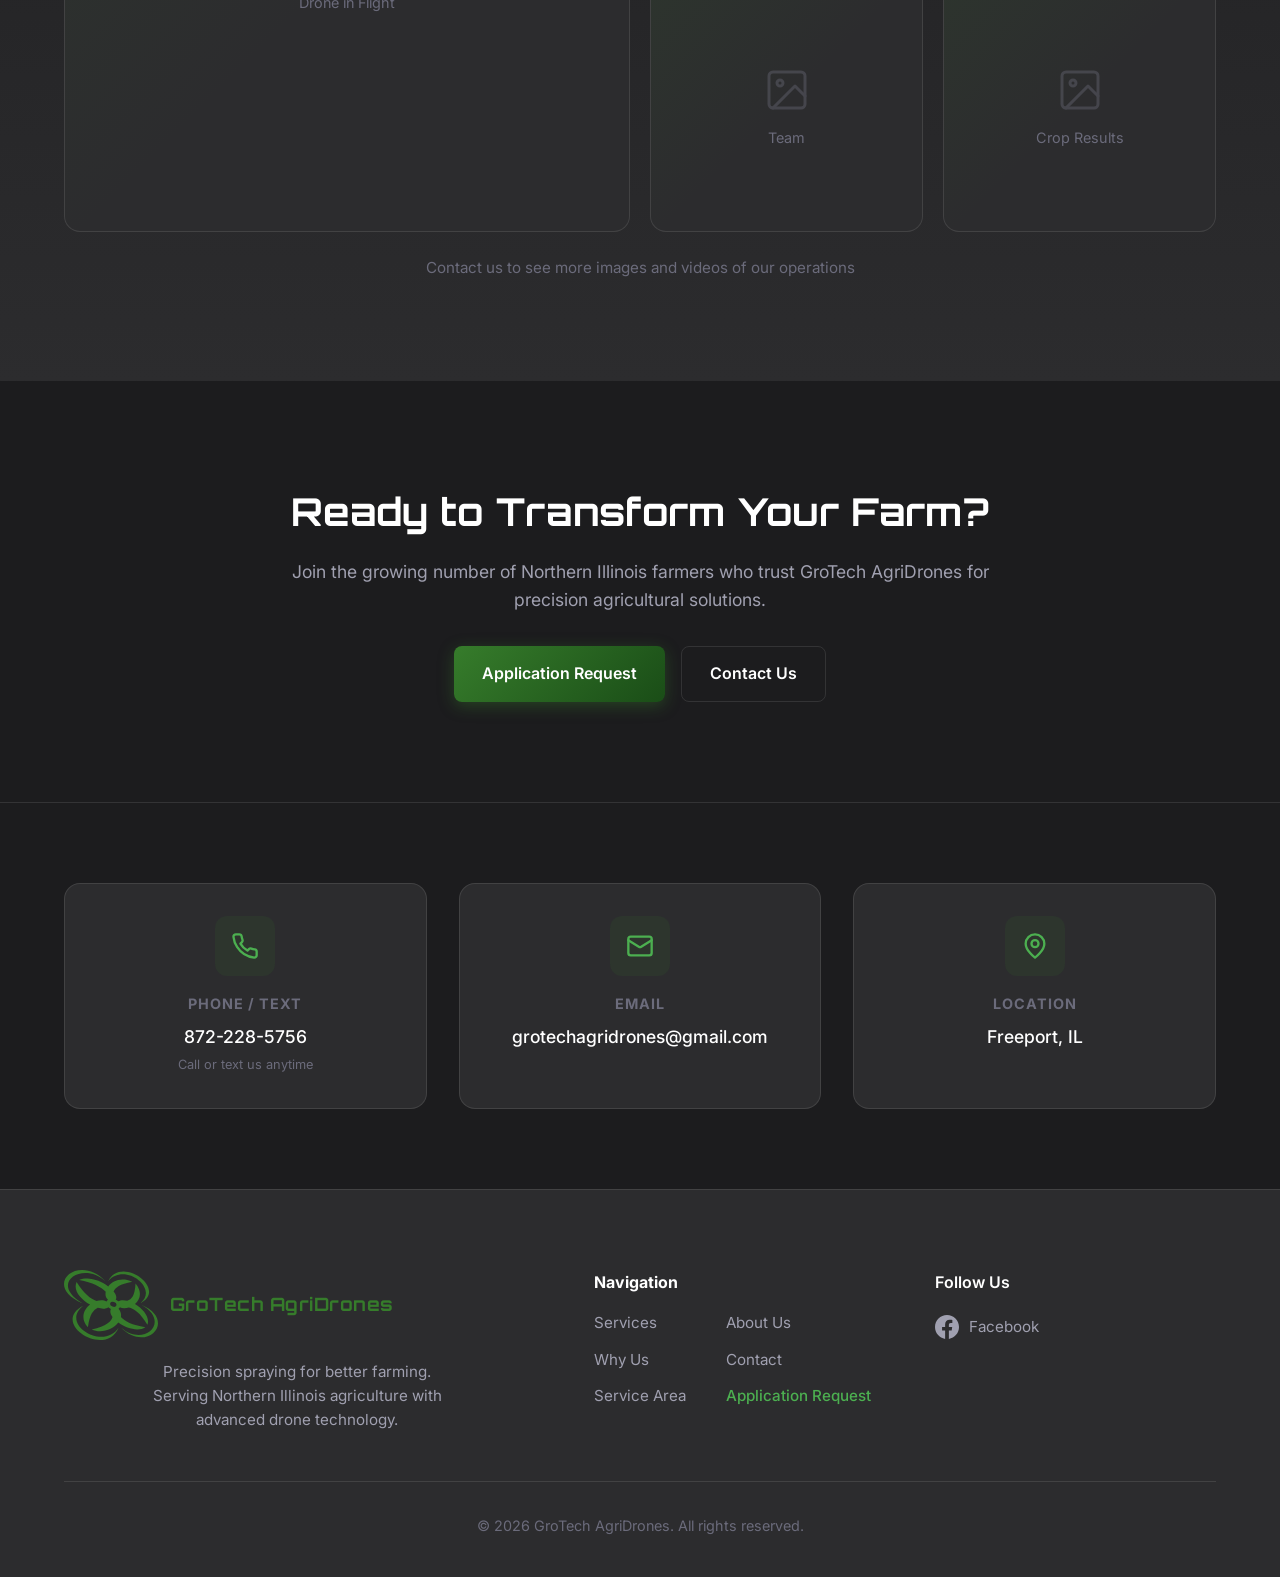
==== commit ab135909: "Update website files" ====
--- a/about.html
+++ b/about.html
@@ -1,280 +1,280 @@
-<!DOCTYPE html>
-<html lang="en">
-<head>
-    <meta charset="UTF-8">
-    <meta name="viewport" content="width=device-width, initial-scale=1.0">
-    <title>About Us | GroTech AgriDrones</title>
-    <link rel="stylesheet" href="styles.css">
-    <link rel="stylesheet" href="about.css">
-    <link rel="preconnect" href="https://fonts.googleapis.com">
-    <link rel="preconnect" href="https://fonts.gstatic.com" crossorigin>
-    <link href="https://fonts.googleapis.com/css2?family=Inter:wght@300;400;500;600;700;800&family=Orbitron:wght@400;500;600;700&display=swap" rel="stylesheet">
-</head>
-<body>
-    <nav class="navbar">
-        <div class="nav-container">
-            <a href="index.html" class="logo">
-                <img src="logo.svg" alt="GroTech AgriDrones Logo" class="logo-img">
-                <span class="logo-text">GroTech AgriDrones</span>
-            </a>
-            <ul class="nav-links">
-                <li><a href="index.html#services">Services</a></li>
-                <li><a href="index.html#why-us">Why Us</a></li>
-                <li><a href="index.html#service-area">Service Area</a></li>
-                <li><a href="about.html">About Us</a></li>
-                <li><a href="index.html#contact">Contact</a></li>
-                <li><a href="login.html" class="nav-signin">Sign In</a></li>
-                <li><a href="application.html" class="nav-cta">Application Request</a></li>
-            </ul>
-            <button class="mobile-menu-btn" aria-label="Toggle menu">
-                <span></span>
-                <span></span>
-                <span></span>
-            </button>
-        </div>
-    </nav>
-
-    <section class="about-hero">
-        <div class="hero-bg">
-            <div class="grid-overlay"></div>
-        </div>
-        <div class="about-hero-content">
-            <span class="section-tag">About Us</span>
-            <h1>Innovating Agriculture,<br><span class="accent">One Field at a Time</span></h1>
-            <p>Bringing precision and efficiency to Northern Illinois farming operations through advanced drone technology</p>
-        </div>
-    </section>
-
-    <section class="about-story">
-        <div class="container">
-            <div class="story-content">
-                <div class="story-text">
-                    <span class="section-tag">Our Story</span>
-                    <h2>Founded on Agricultural Excellence</h2>
-                    <p>GroTech AgriDrones was established with a clear mission: to provide Northern Illinois farmers with cutting-edge precision agriculture solutions that improve yields, reduce costs, and promote sustainable farming practices.</p>
-                    <p>Based in Freeport, IL, we understand the unique challenges faced by Midwest farmers. Our team combines deep agricultural knowledge with advanced drone technology to deliver services that make a real difference in farm operations.</p>
-                    <p>From hilly terrain in Jo Daviess County to the flat plains of DeKalb, we've adapted our techniques to handle the diverse landscape of Northern Illinois, ensuring every acre receives the precise treatment it needs.</p>
-                </div>
-                <div class="story-image">
-                    <div class="image-placeholder">
-                        <svg xmlns="http://www.w3.org/2000/svg" width="64" height="64" viewBox="0 0 24 24" fill="none" stroke="currentColor" stroke-width="1.5" stroke-linecap="round" stroke-linejoin="round"><rect x="3" y="3" width="18" height="18" rx="2" ry="2"/><circle cx="8.5" cy="8.5" r="1.5"/><polyline points="21 15 16 10 5 21"/></svg>
-                        <span>Company Photo Coming Soon</span>
-                    </div>
-                </div>
-            </div>
-        </div>
-    </section>
-
-    <section class="about-stats">
-        <div class="container">
-            <div class="stats-grid">
-                <div class="stat-item">
-                    <span class="stat-number">2+</span>
-                    <span class="stat-label">Years of Experience</span>
-                </div>
-                <div class="stat-item">
-                    <span class="stat-number">10,000+</span>
-                    <span class="stat-label">Acres Treated</span>
-                </div>
-                <div class="stat-item">
-                    <span class="stat-number">50+</span>
-                    <span class="stat-label">Local Farms Served</span>
-                </div>
-                <div class="stat-item">
-                    <span class="stat-number">99%</span>
-                    <span class="stat-label">Client Satisfaction</span>
-                </div>
-            </div>
-        </div>
-    </section>
-
-    <section class="about-mission">
-        <div class="container">
-            <div class="section-header">
-                <span class="section-tag">Our Foundation</span>
-                <h2 class="section-title">What Drives Us</h2>
-            </div>
-            <div class="mission-content">
-                <div class="mission-card">
-                    <div class="mission-icon">
-                        <svg xmlns="http://www.w3.org/2000/svg" width="32" height="32" viewBox="0 0 24 24" fill="none" stroke="currentColor" stroke-width="2" stroke-linecap="round" stroke-linejoin="round"><path d="M1 12s4-8 11-8 11 8 11 8-4 8-11 8-11-8-11-8z"/><circle cx="12" cy="12" r="3"/></svg>
-                    </div>
-                    <h3>Our Vision</h3>
-                    <p>To become the most trusted and relied-upon aerial application provider in Northern Illinois, setting the standard for precision, timing, and reliability in agricultural drone services.</p>
-                </div>
-                <div class="mission-card">
-                    <div class="mission-icon">
-                        <svg xmlns="http://www.w3.org/2000/svg" width="32" height="32" viewBox="0 0 24 24" fill="none" stroke="currentColor" stroke-width="2" stroke-linecap="round" stroke-linejoin="round"><circle cx="12" cy="12" r="10"/><circle cx="12" cy="12" r="6"/><circle cx="12" cy="12" r="2"/></svg>
-                    </div>
-                    <h3>Our Mission</h3>
-                    <p>At GroTech AgriDrones, our mission is to deliver precise, efficient, and timely aerial application services that help farmers protect and maximize their crops. By combining advanced drone technology with a strong work ethic and dependable service, we ensure every field is completed correctly, safely, and at the optimal time—no matter the conditions.</p>
-                </div>
-                <div class="mission-card values-card">
-                    <div class="mission-icon">
-                        <svg xmlns="http://www.w3.org/2000/svg" width="32" height="32" viewBox="0 0 24 24" fill="none" stroke="currentColor" stroke-width="2" stroke-linecap="round" stroke-linejoin="round"><polygon points="12 2 15.09 8.26 22 9.27 17 14.14 18.18 21.02 12 17.77 5.82 21.02 7 14.14 2 9.27 8.91 8.26 12 2"/></svg>
-                    </div>
-                    <h3>Core Values</h3>
-                    <div class="values-grid">
-                        <div class="value-item">
-                            <strong>Reliability</strong>
-                            <p>We show up and get the job done at the right time, every time.</p>
-                        </div>
-                        <div class="value-item">
-                            <strong>Integrity</strong>
-                            <p>No shortcuts. No misrepresentation. We do exactly what we say.</p>
-                        </div>
-                        <div class="value-item">
-                            <strong>Quality Work</strong>
-                            <p>Every field is completed fully and correctly the first time.</p>
-                        </div>
-                        <div class="value-item">
-                            <strong>Compliance & Safety</strong>
-                            <p>We follow all FAA and agricultural regulations without exception.</p>
-                        </div>
-                        <div class="value-item">
-                            <strong>Work Ethic</strong>
-                            <p>We put in the time and effort required to deliver results.</p>
-                        </div>
-                        <div class="value-item">
-                            <strong>Purpose-Driven Technology</strong>
-                            <p>We use advanced tools to provide better, more precise applications.</p>
-                        </div>
-                    </div>
-                </div>
-            </div>
-        </div>
-    </section>
-
-    <section class="about-gallery">
-        <div class="container">
-            <div class="section-header">
-                <span class="section-tag">Our Operations</span>
-                <h2 class="section-title">See Us in Action</h2>
-                <p class="section-subtitle">Images and videos of our drone operations will appear here</p>
-            </div>
-            <div class="gallery-grid">
-                <div class="gallery-item large">
-                    <div class="gallery-placeholder">
-                        <svg xmlns="http://www.w3.org/2000/svg" width="48" height="48" viewBox="0 0 24 24" fill="none" stroke="currentColor" stroke-width="1.5" stroke-linecap="round" stroke-linejoin="round"><rect x="3" y="3" width="18" height="18" rx="2" ry="2"/><circle cx="8.5" cy="8.5" r="1.5"/><polyline points="21 15 16 10 5 21"/></svg>
-                        <span>Drone in Flight</span>
-                    </div>
-                </div>
-                <div class="gallery-item">
-                    <div class="gallery-placeholder">
-                        <svg xmlns="http://www.w3.org/2000/svg" width="48" height="48" viewBox="0 0 24 24" fill="none" stroke="currentColor" stroke-width="1.5" stroke-linecap="round" stroke-linejoin="round"><rect x="3" y="3" width="18" height="18" rx="2" ry="2"/><circle cx="8.5" cy="8.5" r="1.5"/><polyline points="21 15 16 10 5 21"/></svg>
-                        <span>Field Operation</span>
-                    </div>
-                </div>
-                <div class="gallery-item">
-                    <div class="gallery-placeholder">
-                        <svg xmlns="http://www.w3.org/2000/svg" width="48" height="48" viewBox="0 0 24 24" fill="none" stroke="currentColor" stroke-width="1.5" stroke-linecap="round" stroke-linejoin="round"><rect x="3" y="3" width="18" height="18" rx="2" ry="2"/><circle cx="8.5" cy="8.5" r="1.5"/><polyline points="21 15 16 10 5 21"/></svg>
-                        <span>Equipment</span>
-                    </div>
-                </div>
-                <div class="gallery-item">
-                    <div class="gallery-placeholder">
-                        <svg xmlns="http://www.w3.org/2000/svg" width="48" height="48" viewBox="0 0 24 24" fill="none" stroke="currentColor" stroke-width="1.5" stroke-linecap="round" stroke-linejoin="round"><rect x="3" y="3" width="18" height="18" rx="2" ry="2"/><circle cx="8.5" cy="8.5" r="1.5"/><polyline points="21 15 16 10 5 21"/></svg>
-                        <span>Team</span>
-                    </div>
-                </div>
-                <div class="gallery-item">
-                    <div class="gallery-placeholder">
-                        <svg xmlns="http://www.w3.org/2000/svg" width="48" height="48" viewBox="0 0 24 24" fill="none" stroke="currentColor" stroke-width="1.5" stroke-linecap="round" stroke-linejoin="round"><rect x="3" y="3" width="18" height="18" rx="2" ry="2"/><circle cx="8.5" cy="8.5" r="1.5"/><polyline points="21 15 16 10 5 21"/></svg>
-                        <span>Crop Results</span>
-                    </div>
-                </div>
-            </div>
-            <p class="gallery-note">Contact us to see more images and videos of our operations</p>
-        </div>
-    </section>
-
-    <section class="about-cta">
-        <div class="container">
-            <div class="cta-content">
-                <h2>Ready to Transform Your Farm?</h2>
-                <p>Join the growing number of Northern Illinois farmers who trust GroTech AgriDrones for precision agricultural solutions.</p>
-                <div class="cta-buttons">
-                    <a href="application.html" class="btn btn-primary">Application Request</a>
-                    <a href="#contact" class="btn btn-secondary">Contact Us</a>
-                </div>
-            </div>
-        </div>
-    </section>
-
-    <section id="contact" class="contact-section">
-        <div class="container">
-            <div class="contact-grid">
-                <div class="contact-card">
-                    <div class="contact-icon">
-                        <svg xmlns="http://www.w3.org/2000/svg" width="28" height="28" viewBox="0 0 24 24" fill="none" stroke="currentColor" stroke-width="2" stroke-linecap="round" stroke-linejoin="round"><path d="M22 16.92v3a2 2 0 0 1-2.18 2 19.79 19.79 0 0 1-8.63-3.07 19.5 19.5 0 0 1-6-6 19.79 19.79 0 0 1-3.07-8.67A2 2 0 0 1 4.11 2h3a2 2 0 0 1 2 1.72 12.84 12.84 0 0 0 .7 2.81 2 2 0 0 1-.45 2.11L8.09 9.91a16 16 0 0 0 6 6l1.27-1.27a2 2 0 0 1 2.11-.45 12.84 12.84 0 0 0 2.81.7A2 2 0 0 1 22 16.92z"/></svg>
-                    </div>
-                    <h3>Phone / Text</h3>
-                    <a href="tel:8722285756">872-228-5756</a>
-                    <span class="contact-note">Call or text us anytime</span>
-                </div>
-                <div class="contact-card">
-                    <div class="contact-icon">
-                        <svg xmlns="http://www.w3.org/2000/svg" width="28" height="28" viewBox="0 0 24 24" fill="none" stroke="currentColor" stroke-width="2" stroke-linecap="round" stroke-linejoin="round"><rect width="20" height="16" x="2" y="4" rx="2"/><path d="m22 7-8.97 5.7a1.94 1.94 0 0 1-2.06 0L2 7"/></svg>
-                    </div>
-                    <h3>Email</h3>
-                    <a href="mailto:grotechagridrones@gmail.com">grotechagridrones@gmail.com</a>
-                </div>
-                <div class="contact-card">
-                    <div class="contact-icon">
-                        <svg xmlns="http://www.w3.org/2000/svg" width="28" height="28" viewBox="0 0 24 24" fill="none" stroke="currentColor" stroke-width="2" stroke-linecap="round" stroke-linejoin="round"><path d="M20 10c0 6-8 12-8 12s-8-6-8-12a8 8 0 0 1 16 0Z"/><circle cx="12" cy="10" r="3"/></svg>
-                    </div>
-                    <h3>Location</h3>
-                    <p>Freeport, IL</p>
-                </div>
-            </div>
-        </div>
-    </section>
-
-    <footer class="footer">
-        <div class="container">
-            <div class="footer-content">
-                <div class="footer-brand">
-                    <a href="#" class="logo">
-                        <img src="logo.svg" alt="GroTech AgriDrones Logo" class="logo-img footer-logo-img">
-                        <span class="logo-text">GroTech AgriDrones</span>
-                    </a>
-                    <p>Precision spraying for better farming. Serving Northern Illinois agriculture with advanced drone technology.</p>
-                </div>
-                    <div class="footer-links">
-                    <div class="footer-nav-split">
-                        <h4>Navigation</h4>
-                        <div class="footer-nav-cols">
-                            <div class="footer-nav-col">
-                                <a href="index.html#services">Services</a>
-                                <a href="index.html#why-us">Why Us</a>
-                                <a href="index.html#service-area">Service Area</a>
-                            </div>
-                            <div class="footer-nav-col">
-                                <a href="about.html">About Us</a>
-                                <a href="index.html#contact">Contact</a>
-                                <a href="application.html" class="green">Application Request</a>
-                            </div>
-                        </div>
-                    </div>
-                    <div class="footer-social">
-                        <h4>Follow Us</h4>
-                        <div class="footer-social-links">
-                            <a href="https://www.facebook.com/people/GroTech-AgriDrones/61565450122314/" target="_blank" rel="noopener noreferrer" class="social-icon">
-                                <svg xmlns="http://www.w3.org/2000/svg" width="24" height="24" viewBox="0 0 24 24" fill="currentColor">
-                                    <path d="M24 12.073c0-6.627-5.373-12-12-12s-12 5.373-12 12c0 5.99 4.388 10.954 10.125 11.854v-8.385H7.078v-3.47h3.047V9.43c0-3.007 1.792-4.669 4.533-4.669 1.312 0 2.686.235 2.686.235v2.953H15.83c-1.491 0-1.956.925-1.956 1.874v2.25h3.328l-.532 3.47h-2.796v8.385C19.612 23.027 24 18.062 24 12.073z"/>
-                                </svg>
-                                Facebook
-                            </a>
-                        </div>
-                    </div>
-                </div>
-            </div>
-            <div class="footer-bottom">
-                <p>&copy; 2026 GroTech AgriDrones. All rights reserved.</p>
-            </div>
-        </div>
-    </footer>
-
-    <script src="script.js"></script>
-</body>
-</html>
+<!DOCTYPE html>
+<html lang="en">
+<head>
+    <meta charset="UTF-8">
+    <meta name="viewport" content="width=device-width, initial-scale=1.0">
+    <title>About Us | GroTech AgriDrones</title>
+    <link rel="stylesheet" href="styles.css">
+    <link rel="stylesheet" href="about.css">
+    <link rel="preconnect" href="https://fonts.googleapis.com">
+    <link rel="preconnect" href="https://fonts.gstatic.com" crossorigin>
+    <link href="https://fonts.googleapis.com/css2?family=Inter:wght@300;400;500;600;700;800&family=Orbitron:wght@400;500;600;700&display=swap" rel="stylesheet">
+</head>
+<body>
+    <nav class="navbar">
+        <div class="nav-container">
+            <a href="index.html" class="logo">
+                <img src="logo.svg" alt="GroTech AgriDrones Logo" class="logo-img">
+                <span class="logo-text">GroTech AgriDrones</span>
+            </a>
+            <ul class="nav-links">
+                <li><a href="index.html#services">Services</a></li>
+                <li><a href="index.html#why-us">Why Us</a></li>
+                <li><a href="index.html#service-area">Service Area</a></li>
+                <li><a href="about.html">About Us</a></li>
+                <li><a href="index.html#contact">Contact</a></li>
+                <li><a href="login.html" class="nav-signin">Sign In</a></li>
+                <li><a href="application.html" class="nav-cta">Application Request</a></li>
+            </ul>
+            <button class="mobile-menu-btn" aria-label="Toggle menu">
+                <span></span>
+                <span></span>
+                <span></span>
+            </button>
+        </div>
+    </nav>
+
+    <section class="about-hero">
+        <div class="hero-bg">
+            <div class="grid-overlay"></div>
+        </div>
+        <div class="about-hero-content">
+            <span class="section-tag">About Us</span>
+            <h1>Innovating Agriculture,<br><span class="accent">One Field at a Time</span></h1>
+            <p>Bringing precision and efficiency to Northern Illinois farming operations through advanced drone technology</p>
+        </div>
+    </section>
+
+    <section class="about-story">
+        <div class="container">
+            <div class="story-content">
+                <div class="story-text">
+                    <span class="section-tag">Our Story</span>
+                    <h2>Founded on Agricultural Excellence</h2>
+                    <p>GroTech AgriDrones was established with a clear mission: to provide Northern Illinois farmers with cutting-edge precision agriculture solutions that improve yields, reduce costs, and promote sustainable farming practices.</p>
+                    <p>Based in Freeport, IL, we understand the unique challenges faced by Midwest farmers. Our team combines deep agricultural knowledge with advanced drone technology to deliver services that make a real difference in farm operations.</p>
+                    <p>From hilly terrain in Jo Daviess County to the flat plains of DeKalb, we've adapted our techniques to handle the diverse landscape of Northern Illinois, ensuring every acre receives the precise treatment it needs.</p>
+                </div>
+                <div class="story-image">
+                    <div class="image-placeholder">
+                        <svg xmlns="http://www.w3.org/2000/svg" width="64" height="64" viewBox="0 0 24 24" fill="none" stroke="currentColor" stroke-width="1.5" stroke-linecap="round" stroke-linejoin="round"><rect x="3" y="3" width="18" height="18" rx="2" ry="2"/><circle cx="8.5" cy="8.5" r="1.5"/><polyline points="21 15 16 10 5 21"/></svg>
+                        <span>Company Photo Coming Soon</span>
+                    </div>
+                </div>
+            </div>
+        </div>
+    </section>
+
+    <section class="about-stats">
+        <div class="container">
+            <div class="stats-grid">
+                <div class="stat-item">
+                    <span class="stat-number">2+</span>
+                    <span class="stat-label">Years of Experience</span>
+                </div>
+                <div class="stat-item">
+                    <span class="stat-number">10,000+</span>
+                    <span class="stat-label">Acres Treated</span>
+                </div>
+                <div class="stat-item">
+                    <span class="stat-number">50+</span>
+                    <span class="stat-label">Local Farms Served</span>
+                </div>
+                <div class="stat-item">
+                    <span class="stat-number">99%</span>
+                    <span class="stat-label">Client Satisfaction</span>
+                </div>
+            </div>
+        </div>
+    </section>
+
+    <section class="about-mission">
+        <div class="container">
+            <div class="section-header">
+                <span class="section-tag">Our Foundation</span>
+                <h2 class="section-title">What Drives Us</h2>
+            </div>
+            <div class="mission-content">
+                <div class="mission-card">
+                    <div class="mission-icon">
+                        <svg xmlns="http://www.w3.org/2000/svg" width="32" height="32" viewBox="0 0 24 24" fill="none" stroke="currentColor" stroke-width="2" stroke-linecap="round" stroke-linejoin="round"><path d="M1 12s4-8 11-8 11 8 11 8-4 8-11 8-11-8-11-8z"/><circle cx="12" cy="12" r="3"/></svg>
+                    </div>
+                    <h3>Our Vision</h3>
+                    <p>To become the most trusted and relied-upon aerial application provider in Northern Illinois, setting the standard for precision, timing, and reliability in agricultural drone services.</p>
+                </div>
+                <div class="mission-card">
+                    <div class="mission-icon">
+                        <svg xmlns="http://www.w3.org/2000/svg" width="32" height="32" viewBox="0 0 24 24" fill="none" stroke="currentColor" stroke-width="2" stroke-linecap="round" stroke-linejoin="round"><circle cx="12" cy="12" r="10"/><circle cx="12" cy="12" r="6"/><circle cx="12" cy="12" r="2"/></svg>
+                    </div>
+                    <h3>Our Mission</h3>
+                    <p>At GroTech AgriDrones, our mission is to deliver precise, efficient, and timely aerial application services that help farmers protect and maximize their crops. By combining advanced drone technology with a strong work ethic and dependable service, we ensure every field is completed correctly, safely, and at the optimal time—no matter the conditions.</p>
+                </div>
+                <div class="mission-card values-card">
+                    <div class="mission-icon">
+                        <svg xmlns="http://www.w3.org/2000/svg" width="32" height="32" viewBox="0 0 24 24" fill="none" stroke="currentColor" stroke-width="2" stroke-linecap="round" stroke-linejoin="round"><polygon points="12 2 15.09 8.26 22 9.27 17 14.14 18.18 21.02 12 17.77 5.82 21.02 7 14.14 2 9.27 8.91 8.26 12 2"/></svg>
+                    </div>
+                    <h3>Core Values</h3>
+                    <div class="values-grid">
+                        <div class="value-item">
+                            <strong>Reliability</strong>
+                            <p>We show up and get the job done at the right time, every time.</p>
+                        </div>
+                        <div class="value-item">
+                            <strong>Integrity</strong>
+                            <p>No shortcuts. No misrepresentation. We do exactly what we say.</p>
+                        </div>
+                        <div class="value-item">
+                            <strong>Quality Work</strong>
+                            <p>Every field is completed fully and correctly the first time.</p>
+                        </div>
+                        <div class="value-item">
+                            <strong>Compliance & Safety</strong>
+                            <p>We follow all FAA and agricultural regulations without exception.</p>
+                        </div>
+                        <div class="value-item">
+                            <strong>Work Ethic</strong>
+                            <p>We put in the time and effort required to deliver results.</p>
+                        </div>
+                        <div class="value-item">
+                            <strong>Purpose-Driven Technology</strong>
+                            <p>We use advanced tools to provide better, more precise applications.</p>
+                        </div>
+                    </div>
+                </div>
+            </div>
+        </div>
+    </section>
+
+    <section class="about-gallery">
+        <div class="container">
+            <div class="section-header">
+                <span class="section-tag">Our Operations</span>
+                <h2 class="section-title">See Us in Action</h2>
+                <p class="section-subtitle">Images and videos of our drone operations will appear here</p>
+            </div>
+            <div class="gallery-grid">
+                <div class="gallery-item large">
+                    <div class="gallery-placeholder">
+                        <svg xmlns="http://www.w3.org/2000/svg" width="48" height="48" viewBox="0 0 24 24" fill="none" stroke="currentColor" stroke-width="1.5" stroke-linecap="round" stroke-linejoin="round"><rect x="3" y="3" width="18" height="18" rx="2" ry="2"/><circle cx="8.5" cy="8.5" r="1.5"/><polyline points="21 15 16 10 5 21"/></svg>
+                        <span>Drone in Flight</span>
+                    </div>
+                </div>
+                <div class="gallery-item">
+                    <div class="gallery-placeholder">
+                        <svg xmlns="http://www.w3.org/2000/svg" width="48" height="48" viewBox="0 0 24 24" fill="none" stroke="currentColor" stroke-width="1.5" stroke-linecap="round" stroke-linejoin="round"><rect x="3" y="3" width="18" height="18" rx="2" ry="2"/><circle cx="8.5" cy="8.5" r="1.5"/><polyline points="21 15 16 10 5 21"/></svg>
+                        <span>Field Operation</span>
+                    </div>
+                </div>
+                <div class="gallery-item">
+                    <div class="gallery-placeholder">
+                        <svg xmlns="http://www.w3.org/2000/svg" width="48" height="48" viewBox="0 0 24 24" fill="none" stroke="currentColor" stroke-width="1.5" stroke-linecap="round" stroke-linejoin="round"><rect x="3" y="3" width="18" height="18" rx="2" ry="2"/><circle cx="8.5" cy="8.5" r="1.5"/><polyline points="21 15 16 10 5 21"/></svg>
+                        <span>Equipment</span>
+                    </div>
+                </div>
+                <div class="gallery-item">
+                    <div class="gallery-placeholder">
+                        <svg xmlns="http://www.w3.org/2000/svg" width="48" height="48" viewBox="0 0 24 24" fill="none" stroke="currentColor" stroke-width="1.5" stroke-linecap="round" stroke-linejoin="round"><rect x="3" y="3" width="18" height="18" rx="2" ry="2"/><circle cx="8.5" cy="8.5" r="1.5"/><polyline points="21 15 16 10 5 21"/></svg>
+                        <span>Team</span>
+                    </div>
+                </div>
+                <div class="gallery-item">
+                    <div class="gallery-placeholder">
+                        <svg xmlns="http://www.w3.org/2000/svg" width="48" height="48" viewBox="0 0 24 24" fill="none" stroke="currentColor" stroke-width="1.5" stroke-linecap="round" stroke-linejoin="round"><rect x="3" y="3" width="18" height="18" rx="2" ry="2"/><circle cx="8.5" cy="8.5" r="1.5"/><polyline points="21 15 16 10 5 21"/></svg>
+                        <span>Crop Results</span>
+                    </div>
+                </div>
+            </div>
+            <p class="gallery-note">Contact us to see more images and videos of our operations</p>
+        </div>
+    </section>
+
+    <section class="about-cta">
+        <div class="container">
+            <div class="cta-content">
+                <h2>Ready to Transform Your Farm?</h2>
+                <p>Join the growing number of Northern Illinois farmers who trust GroTech AgriDrones for precision agricultural solutions.</p>
+                <div class="cta-buttons">
+                    <a href="application.html" class="btn btn-primary">Application Request</a>
+                    <a href="#contact" class="btn btn-secondary">Contact Us</a>
+                </div>
+            </div>
+        </div>
+    </section>
+
+    <section id="contact" class="contact-section">
+        <div class="container">
+            <div class="contact-grid">
+                <div class="contact-card">
+                    <div class="contact-icon">
+                        <svg xmlns="http://www.w3.org/2000/svg" width="28" height="28" viewBox="0 0 24 24" fill="none" stroke="currentColor" stroke-width="2" stroke-linecap="round" stroke-linejoin="round"><path d="M22 16.92v3a2 2 0 0 1-2.18 2 19.79 19.79 0 0 1-8.63-3.07 19.5 19.5 0 0 1-6-6 19.79 19.79 0 0 1-3.07-8.67A2 2 0 0 1 4.11 2h3a2 2 0 0 1 2 1.72 12.84 12.84 0 0 0 .7 2.81 2 2 0 0 1-.45 2.11L8.09 9.91a16 16 0 0 0 6 6l1.27-1.27a2 2 0 0 1 2.11-.45 12.84 12.84 0 0 0 2.81.7A2 2 0 0 1 22 16.92z"/></svg>
+                    </div>
+                    <h3>Phone / Text</h3>
+                    <a href="tel:8722285756">872-228-5756</a>
+                    <span class="contact-note">Call or text us anytime</span>
+                </div>
+                <div class="contact-card">
+                    <div class="contact-icon">
+                        <svg xmlns="http://www.w3.org/2000/svg" width="28" height="28" viewBox="0 0 24 24" fill="none" stroke="currentColor" stroke-width="2" stroke-linecap="round" stroke-linejoin="round"><rect width="20" height="16" x="2" y="4" rx="2"/><path d="m22 7-8.97 5.7a1.94 1.94 0 0 1-2.06 0L2 7"/></svg>
+                    </div>
+                    <h3>Email</h3>
+                    <a href="mailto:grotechagridrones@gmail.com">grotechagridrones@gmail.com</a>
+                </div>
+                <div class="contact-card">
+                    <div class="contact-icon">
+                        <svg xmlns="http://www.w3.org/2000/svg" width="28" height="28" viewBox="0 0 24 24" fill="none" stroke="currentColor" stroke-width="2" stroke-linecap="round" stroke-linejoin="round"><path d="M20 10c0 6-8 12-8 12s-8-6-8-12a8 8 0 0 1 16 0Z"/><circle cx="12" cy="10" r="3"/></svg>
+                    </div>
+                    <h3>Location</h3>
+                    <p>Freeport, IL</p>
+                </div>
+            </div>
+        </div>
+    </section>
+
+    <footer class="footer">
+        <div class="container">
+            <div class="footer-content">
+                <div class="footer-brand">
+                    <a href="#" class="logo">
+                        <img src="logo.svg" alt="GroTech AgriDrones Logo" class="logo-img footer-logo-img">
+                        <span class="logo-text">GroTech AgriDrones</span>
+                    </a>
+                    <p>Precision spraying for better farming. Serving Northern Illinois agriculture with advanced drone technology.</p>
+                </div>
+                    <div class="footer-links">
+                    <div class="footer-nav-split">
+                        <h4>Navigation</h4>
+                        <div class="footer-nav-cols">
+                            <div class="footer-nav-col">
+                                <a href="index.html#services">Services</a>
+                                <a href="index.html#why-us">Why Us</a>
+                                <a href="index.html#service-area">Service Area</a>
+                            </div>
+                            <div class="footer-nav-col">
+                                <a href="about.html">About Us</a>
+                                <a href="index.html#contact">Contact</a>
+                                <a href="application.html" class="green">Application Request</a>
+                            </div>
+                        </div>
+                    </div>
+                    <div class="footer-social">
+                        <h4>Follow Us</h4>
+                        <div class="footer-social-links">
+                            <a href="https://www.facebook.com/people/GroTech-AgriDrones/61565450122314/" target="_blank" rel="noopener noreferrer" class="social-icon">
+                                <svg xmlns="http://www.w3.org/2000/svg" width="24" height="24" viewBox="0 0 24 24" fill="currentColor">
+                                    <path d="M24 12.073c0-6.627-5.373-12-12-12s-12 5.373-12 12c0 5.99 4.388 10.954 10.125 11.854v-8.385H7.078v-3.47h3.047V9.43c0-3.007 1.792-4.669 4.533-4.669 1.312 0 2.686.235 2.686.235v2.953H15.83c-1.491 0-1.956.925-1.956 1.874v2.25h3.328l-.532 3.47h-2.796v8.385C19.612 23.027 24 18.062 24 12.073z"/>
+                                </svg>
+                                Facebook
+                            </a>
+                        </div>
+                    </div>
+                </div>
+            </div>
+            <div class="footer-bottom">
+                <p>&copy; 2026 GroTech AgriDrones. All rights reserved.</p>
+            </div>
+        </div>
+    </footer>
+
+    <script src="script.js"></script>
+</body>
+</html>
--- a/styles.css
+++ b/styles.css
@@ -1,2105 +1,2110 @@
-:root {
-    --primary: #367C2B;
-    --primary-light: #4CAF50;
-    --primary-dark: #2a5f21;
-    --accent: #367C2B;
-    --bg-dark: #0d0d1a;
-    --bg-card: #151528;
-    --bg-card-hover: #1a1a35;
-    --text-primary: #ffffff;
-    --text-secondary: #a0a0b0;
-    --text-muted: #6b6b7b;
-    --border: rgba(54, 124, 43, 0.2);
-    --border-light: rgba(255, 255, 255, 0.1);
-    --glass: rgba(21, 21, 40, 0.8);
-    --gradient: linear-gradient(135deg, #367C2B 0%, #1a4d17 100%);
-    --shadow: 0 4px 24px rgba(0, 0, 0, 0.4);
-    --shadow-lg: 0 8px 40px rgba(0, 0, 0, 0.5);
-}
-
-* {
-    margin: 0;
-    padding: 0;
-    box-sizing: border-box;
-}
-
-html {
-    scroll-behavior: smooth;
-}
-
-body {
-    font-family: 'Inter', -apple-system, BlinkMacSystemFont, sans-serif;
-    background-color: var(--bg-dark);
-    color: var(--text-primary);
-    line-height: 1.6;
-    overflow-x: hidden;
-}
-
-.container {
-    max-width: 1200px;
-    margin: 0 auto;
-    padding: 0 24px;
-}
-
-a {
-    color: inherit;
-    text-decoration: none;
-}
-
-ul {
-    list-style: none;
-}
-
-/* Typography */
-.section-tag {
-    display: inline-block;
-    padding: 8px 16px;
-    background: rgba(54, 124, 43, 0.15);
-    border: 1px solid var(--border);
-    border-radius: 50px;
-    font-size: 0.875rem;
-    font-weight: 500;
-    color: var(--primary-light);
-    letter-spacing: 0.5px;
-    text-transform: uppercase;
-}
-
-.section-title {
-    font-family: 'Orbitron', sans-serif;
-    font-size: clamp(1.75rem, 4vw, 2.75rem);
-    font-weight: 700;
-    line-height: 1.2;
-    margin-bottom: 16px;
-}
-
-.section-subtitle {
-    font-size: 1.125rem;
-    color: var(--text-secondary);
-    max-width: 600px;
-    margin: 0 auto;
-}
-
-.section-header {
-    text-align: center;
-    margin-bottom: 64px;
-}
-
-.section-header .section-subtitle {
-    margin-left: auto;
-    margin-right: auto;
-}
-
-/* Buttons */
-.btn {
-    display: inline-flex;
-    align-items: center;
-    justify-content: center;
-    gap: 8px;
-    padding: 14px 28px;
-    font-size: 1rem;
-    font-weight: 600;
-    border-radius: 8px;
-    cursor: pointer;
-    transition: all 0.3s ease;
-    border: none;
-    text-decoration: none;
-}
-
-.btn-primary {
-    background: var(--gradient);
-    color: white;
-    box-shadow: 0 4px 16px rgba(54, 124, 43, 0.4);
-}
-
-.btn-primary:hover {
-    transform: translateY(-2px);
-    box-shadow: 0 6px 24px rgba(54, 124, 43, 0.5);
-}
-
-.btn-secondary {
-    background: transparent;
-    color: var(--text-primary);
-    border: 1px solid var(--border-light);
-}
-
-.btn-secondary:hover {
-    background: rgba(255, 255, 255, 0.05);
-    border-color: var(--primary);
-}
-
-.btn-full {
-    width: 100%;
-}
-
-/* Navbar */
-.navbar {
-    position: fixed;
-    top: 0;
-    left: 0;
-    right: 0;
-    z-index: 1000;
-    padding: 16px 0;
-    background: rgba(13, 13, 26, 0.9);
-    backdrop-filter: blur(20px);
-    border-bottom: 1px solid var(--border-light);
-    transition: all 0.3s ease;
-}
-
-.navbar.scrolled {
-    padding: 12px 0;
-    background: rgba(13, 13, 26, 0.95);
-}
-
-.nav-container {
-    max-width: 1200px;
-    margin: 0 auto;
-    padding: 0 24px;
-    display: flex;
-    align-items: center;
-    justify-content: space-between;
-}
-
-.logo {
-    display: flex;
-    align-items: center;
-    gap: 12px;
-}
-
-.logo-img {
-    height: 50px;
-    width: auto;
-    display: block;
-}
-
-.logo-text {
-    font-family: 'Orbitron', sans-serif;
-    font-size: 1.15rem;
-    font-weight: 700;
-    letter-spacing: 0.5px;
-    line-height: 1;
-    color: var(--primary);
-}
-
-.footer-logo {
-    flex-direction: column;
-    align-items: center;
-    text-align: center;
-    gap: 8px;
-}
-
-.footer-logo-img {
-    height: 70px;
-}
-
-.nav-links {
-    display: flex;
-    align-items: center;
-    gap: 32px;
-}
-
-.nav-links a {
-    font-size: 0.95rem;
-    font-weight: 500;
-    color: var(--text-secondary);
-    transition: color 0.3s ease;
-}
-
-.nav-links a:hover {
-    color: var(--text-primary);
-}
-
-.nav-cta {
-    padding: 10px 20px;
-    background: var(--primary);
-    border-radius: 6px;
-    color: white !important;
-    font-weight: 600;
-}
-
-.nav-cta:hover {
-    background: var(--primary-light);
-}
-
-.nav-signin {
-    color: var(--primary-light) !important;
-    font-weight: 600;
-}
-
-.nav-signin:hover {
-    color: var(--text-primary) !important;
-}
-
-.mobile-menu-btn {
-    display: none;
-    flex-direction: column;
-    gap: 5px;
-    padding: 8px;
-    background: none;
-    border: none;
-    cursor: pointer;
-}
-
-.mobile-menu-btn span {
-    width: 24px;
-    height: 2px;
-    background: var(--text-primary);
-    transition: all 0.3s ease;
-}
-
-/* Hero Section */
-.hero {
-    position: relative;
-    min-height: 100vh;
-    display: flex;
-    align-items: center;
-    justify-content: center;
-    padding: 145px 24px 80px;
-    overflow: hidden;
-}
-
-.hero-bg {
-    position: absolute;
-    inset: 0;
-    background: 
-        radial-gradient(ellipse at 20% 50%, rgba(54, 124, 43, 0.15) 0%, transparent 50%),
-        radial-gradient(ellipse at 80% 20%, rgba(54, 124, 43, 0.1) 0%, transparent 40%),
-        radial-gradient(ellipse at 50% 80%, rgba(54, 124, 43, 0.08) 0%, transparent 50%),
-        var(--bg-dark);
-}
-
-.grid-overlay {
-    position: absolute;
-    inset: 0;
-    background-image: 
-        linear-gradient(rgba(54, 124, 43, 0.03) 1px, transparent 1px),
-        linear-gradient(90deg, rgba(54, 124, 43, 0.03) 1px, transparent 1px);
-    background-size: 60px 60px;
-    animation: gridMove 20s linear infinite;
-}
-
-@keyframes gridMove {
-    0% { transform: translate(0, 0); }
-    100% { transform: translate(60px, 60px); }
-}
-
-.floating-particles {
-    position: absolute;
-    inset: 0;
-    overflow: hidden;
-}
-
-.particle {
-    position: absolute;
-    width: 4px;
-    height: 4px;
-    background: var(--primary);
-    border-radius: 50%;
-    opacity: 0.3;
-    animation: float 15s infinite ease-in-out;
-}
-
-@keyframes float {
-    0%, 100% { transform: translateY(100vh) scale(0); opacity: 0; }
-    10% { opacity: 0.3; }
-    90% { opacity: 0.3; }
-    100% { transform: translateY(-100vh) scale(1); opacity: 0; }
-}
-
-.hero-content {
-    position: relative;
-    text-align: center;
-    max-width: 900px;
-    animation: fadeInUp 1s ease-out;
-}
-
-@keyframes fadeInUp {
-    from {
-        opacity: 0;
-        transform: translateY(30px);
-    }
-    to {
-        opacity: 1;
-        transform: translateY(0);
-    }
-}
-
-.hero-badge {
-    display: inline-block;
-    padding: 8px 20px;
-    background: var(--glass);
-    border: 1px solid var(--border);
-    border-radius: 50px;
-    font-size: 0.875rem;
-    font-weight: 500;
-    color: var(--primary-light);
-    margin-bottom: 24px;
-    animation: fadeInUp 1s ease-out 0.2s both;
-}
-
-.hero-title {
-    font-family: 'Orbitron', sans-serif;
-    font-size: clamp(2.5rem, 7vw, 4.5rem);
-    font-weight: 800;
-    line-height: 1.1;
-    margin-bottom: 24px;
-}
-
-.title-line {
-    display: block;
-}
-
-.title-line.accent {
-    background: var(--gradient);
-    -webkit-background-clip: text;
-    -webkit-text-fill-color: transparent;
-    background-clip: text;
-}
-
-.hero-subtitle {
-    font-size: clamp(1rem, 2vw, 1.25rem);
-    color: var(--text-secondary);
-    max-width: 700px;
-    margin: 0 auto 40px;
-    animation: fadeInUp 1s ease-out 0.4s both;
-}
-
-.hero-actions {
-    display: flex;
-    gap: 16px;
-    justify-content: center;
-    flex-wrap: wrap;
-    margin-bottom: 64px;
-    animation: fadeInUp 1s ease-out 0.6s both;
-}
-
-.hero-stats {
-    display: flex;
-    gap: 48px;
-    justify-content: center;
-    flex-wrap: wrap;
-    animation: fadeInUp 1s ease-out 0.8s both;
-}
-
-.stat {
-    text-align: center;
-}
-
-.stat-value {
-    display: block;
-    font-family: 'Orbitron', sans-serif;
-    font-size: 2rem;
-    font-weight: 700;
-    color: var(--primary-light);
-}
-
-.stat-label {
-    font-size: 0.875rem;
-    color: var(--text-muted);
-    text-transform: uppercase;
-    letter-spacing: 1px;
-}
-
-.stats-footnote {
-    font-size: 0.7rem;
-    color: var(--text-muted);
-    margin-top: 4px;
-    text-align: center;
-    opacity: 0.8;
-}
-
-.scroll-indicator {
-    position: absolute;
-    bottom: 15px;
-    left: 50%;
-    transform: translateX(-50%);
-    display: flex;
-    flex-direction: column;
-    align-items: center;
-    gap: 8px;
-    color: var(--text-muted);
-    font-size: 0.75rem;
-    text-transform: uppercase;
-    letter-spacing: 2px;
-    animation: bounce 2s infinite;
-}
-
-.scroll-arrow {
-    width: 20px;
-    height: 20px;
-    border-right: 2px solid var(--primary);
-    border-bottom: 2px solid var(--primary);
-    transform: rotate(45deg);
-}
-
-@keyframes bounce {
-    0%, 100% { transform: translateX(-50%) translateY(0); }
-    50% { transform: translateX(-50%) translateY(10px); }
-}
-
-/* Services Section */
-.services {
-    padding: 120px 0;
-    background: var(--bg-dark);
-    position: relative;
-}
-
-.services::before {
-    content: '';
-    position: absolute;
-    top: 0;
-    left: 0;
-    right: 0;
-    height: 1px;
-    background: linear-gradient(90deg, transparent, var(--border), transparent);
-}
-
-.services-grid {
-    display: grid;
-    grid-template-columns: repeat(auto-fit, minmax(320px, 1fr));
-    gap: 24px;
-}
-
-.service-card {
-    background: var(--bg-card);
-    border: 1px solid var(--border-light);
-    border-radius: 16px;
-    padding: 32px;
-    transition: all 0.3s ease;
-    position: relative;
-    overflow: hidden;
-}
-
-.service-card::before {
-    content: '';
-    position: absolute;
-    top: 0;
-    left: 0;
-    right: 0;
-    height: 3px;
-    background: var(--gradient);
-    transform: scaleX(0);
-    transition: transform 0.3s ease;
-}
-
-.service-card:hover {
-    transform: translateY(-8px);
-    background: var(--bg-card-hover);
-    border-color: var(--border);
-    box-shadow: var(--shadow-lg);
-}
-
-.service-card:hover::before {
-    transform: scaleX(1);
-}
-
-.service-icon {
-    width: 64px;
-    height: 64px;
-    background: rgba(54, 124, 43, 0.1);
-    border-radius: 12px;
-    display: flex;
-    align-items: center;
-    justify-content: center;
-    margin-bottom: 20px;
-    color: var(--primary-light);
-}
-
-.service-card h3 {
-    font-size: 1.25rem;
-    font-weight: 600;
-    margin-bottom: 12px;
-}
-
-.service-card p {
-    color: var(--text-secondary);
-    font-size: 0.95rem;
-    line-height: 1.7;
-}
-
-/* Why Us Section */
-.why-us {
-    padding: 120px 0;
-    background: linear-gradient(180deg, var(--bg-dark) 0%, var(--bg-card) 100%);
-}
-
-/* Drone Comparison Card (under Why Choose Us) */
-.comparison-section {
-    margin-top: 24px;
-    padding: 16px;
-    background: var(--bg-card);
-    border: 1px solid var(--border-light);
-    border-radius: 12px;
-}
-.comparison-chart {
-    width: 100%;
-    height: auto;
-}
-
-.why-us-content {
-    display: grid;
-    grid-template-columns: 1fr 1fr;
-    gap: 64px;
-    align-items: center;
-}
-
-.why-us-intro {
-    font-size: 1.125rem;
-    color: var(--text-secondary);
-    margin-bottom: 32px;
-}
-
-.benefits-list {
-    display: flex;
-    flex-direction: column;
-    gap: 24px;
-}
-
-.benefits-list li {
-    display: flex;
-    gap: 16px;
-}
-
-.benefit-icon {
-    width: 32px;
-    height: 32px;
-    background: rgba(54, 124, 43, 0.15);
-    border-radius: 8px;
-    display: flex;
-    align-items: center;
-    justify-content: center;
-    color: var(--primary-light);
-    font-weight: 700;
-    flex-shrink: 0;
-}
-
-.benefit-content h4 {
-    font-size: 1.1rem;
-    font-weight: 600;
-    margin-bottom: 4px;
-}
-
-.benefit-content p {
-    color: var(--text-secondary);
-    font-size: 0.95rem;
-}
-
-.visual-card {
-    background: var(--bg-card);
-    border: 1px solid var(--border-light);
-    border-radius: 20px;
-    overflow: visible;
-}
-
-.visual-placeholder {
-    width: 100%;
-    height: 100%;
-    display: flex;
-    flex-direction: column;
-    align-items: center;
-    justify-content: center;
-    gap: 16px;
-    background: linear-gradient(135deg, rgba(54, 124, 43, 0.1) 0%, transparent 100%);
-    color: var(--text-muted);
-}
-
-.visual-placeholder svg {
-    opacity: 0.3;
-}
-
-/* Service Area Section */
-.service-area {
-    padding: 120px 0;
-    background: var(--bg-dark);
-}
-
-.area-map {
-    display: grid;
-    grid-template-columns: 2fr 1fr;
-    gap: 48px;
-    align-items: start;
-}
-
-.map-visual {
-    background: var(--bg-card);
-    border: 1px solid var(--border-light);
-    border-radius: 20px;
-    aspect-ratio: 16/10;
-    overflow: hidden;
-    position: relative;
-}
-
-.map-placeholder {
-    width: 100%;
-    height: 100%;
-    background: linear-gradient(135deg, rgba(54, 124, 43, 0.05) 0%, transparent 50%);
-    position: relative;
-}
-
-.map-dot {
-    position: absolute;
-    width: 12px;
-    height: 12px;
-    background: var(--primary);
-    border-radius: 50%;
-    left: var(--x, 50%);
-    top: var(--y, 50%);
-    transform: translate(-50%, -50%);
-    box-shadow: 0 0 20px var(--primary);
-    animation: pulse 2s infinite;
-}
-
-.map-dot.freeport {
-    width: 20px;
-    height: 20px;
-    background: var(--primary-light);
-    z-index: 2;
-}
-
-.map-lines {
-    position: absolute;
-    inset: 0;
-    width: 100%;
-    height: 100%;
-}
-
-.area-list h3 {
-    font-size: 1.25rem;
-    margin-bottom: 20px;
-}
-
-.counties-grid {
-    display: flex;
-    flex-wrap: wrap;
-    gap: 10px;
-}
-
-.county {
-    padding: 8px 16px;
-    background: var(--bg-card);
-    border: 1px solid var(--border-light);
-    border-radius: 8px;
-    font-size: 0.9rem;
-    color: var(--text-secondary);
-    transition: all 0.3s ease;
-}
-
-.county:hover {
-    border-color: var(--primary);
-    color: var(--primary-light);
-}
-
-/* Apply Section */
-.apply-section {
-    padding: 120px 0;
-    background: linear-gradient(180deg, var(--bg-dark) 0%, var(--bg-card) 100%);
-}
-
-.apply-content {
-    display: grid;
-    grid-template-columns: 1fr 1.2fr;
-    gap: 64px;
-    align-items: start;
-}
-
-.apply-text .section-subtitle {
-    margin: 0 0 32px;
-    text-align: left;
-}
-
-.apply-text p {
-    color: var(--text-secondary);
-    margin-bottom: 32px;
-}
-
-.apply-contact-mini {
-    display: flex;
-    flex-direction: column;
-    gap: 16px;
-}
-
-.contact-mini-item {
-    display: flex;
-    align-items: center;
-    gap: 12px;
-    color: var(--text-secondary);
-}
-
-.contact-mini-item svg {
-    color: var(--primary-light);
-}
-
-.apply-form {
-    background: var(--bg-card);
-    border: 1px solid var(--border-light);
-    border-radius: 20px;
-    padding: 40px;
-}
-
-.form-row {
-    display: grid;
-    grid-template-columns: 1fr 1fr;
-    gap: 20px;
-}
-
-.form-group {
-    margin-bottom: 20px;
-}
-
-.form-group label {
-    display: block;
-    font-size: 0.9rem;
-    font-weight: 500;
-    margin-bottom: 8px;
-    color: var(--text-primary);
-}
-
-.form-group input,
-.form-group select,
-.form-group textarea {
-    width: 100%;
-    padding: 14px 16px;
-    background: var(--bg-dark);
-    border: 1px solid var(--border-light);
-    border-radius: 10px;
-    color: var(--text-primary);
-    font-size: 1rem;
-    font-family: inherit;
-    transition: all 0.3s ease;
-}
-
-.form-group input:focus,
-.form-group select:focus,
-.form-group textarea:focus {
-    outline: none;
-    border-color: var(--primary);
-    box-shadow: 0 0 0 3px rgba(54, 124, 43, 0.1);
-}
-
-.form-group input::placeholder,
-.form-group textarea::placeholder {
-    color: var(--text-muted);
-}
-
-.form-group select {
-    cursor: pointer;
-    appearance: none;
-    background-image: url("data:image/svg+xml,%3Csvg xmlns='http://www.w3.org/2000/svg' width='24' height='24' viewBox='0 0 24 24' fill='none' stroke='%236b6b7b' stroke-width='2' stroke-linecap='round' stroke-linejoin='round'%3E%3Cpolyline points='6 9 12 15 18 9'%3E%3C/polyline%3E%3C/svg%3E");
-    background-repeat: no-repeat;
-    background-position: right 12px center;
-    background-size: 18px;
-}
-
-.form-group select option {
-    background: var(--bg-dark);
-}
-
-.radio-group {
-    display: flex;
-    gap: 24px;
-    flex-wrap: wrap;
-}
-
-.radio-label {
-    display: flex;
-    align-items: center;
-    gap: 10px;
-    cursor: pointer;
-    color: var(--text-secondary);
-}
-
-.radio-label input {
-    display: none;
-}
-
-.radio-custom {
-    width: 20px;
-    height: 20px;
-    border: 2px solid var(--border-light);
-    border-radius: 50%;
-    position: relative;
-    transition: all 0.3s ease;
-}
-
-.radio-label input:checked + .radio-custom {
-    border-color: var(--primary);
-}
-
-.radio-label input:checked + .radio-custom::after {
-    content: '';
-    position: absolute;
-    top: 50%;
-    left: 50%;
-    transform: translate(-50%, -50%);
-    width: 10px;
-    height: 10px;
-    background: var(--primary);
-    border-radius: 50%;
-}
-
-.form-note {
-    text-align: center;
-    font-size: 0.85rem;
-    color: var(--text-muted);
-    margin-top: 16px;
-}
-
-/* Contact Section */
-.contact-section {
-    padding: 80px 0;
-    background: var(--bg-dark);
-    border-top: 1px solid var(--border-light);
-}
-
-.contact-grid {
-    display: grid;
-    grid-template-columns: repeat(3, 1fr);
-    gap: 32px;
-}
-
-.contact-card {
-    text-align: center;
-    padding: 32px;
-    background: var(--bg-card);
-    border: 1px solid var(--border-light);
-    border-radius: 16px;
-    transition: all 0.3s ease;
-}
-
-.contact-card:hover {
-    border-color: var(--border);
-    transform: translateY(-4px);
-}
-
-.contact-icon {
-    width: 60px;
-    height: 60px;
-    background: rgba(54, 124, 43, 0.1);
-    border-radius: 12px;
-    display: flex;
-    align-items: center;
-    justify-content: center;
-    margin: 0 auto 16px;
-    color: var(--primary-light);
-}
-
-.contact-card h3 {
-    font-size: 0.9rem;
-    text-transform: uppercase;
-    letter-spacing: 1px;
-    color: var(--text-muted);
-    margin-bottom: 8px;
-}
-
-.contact-card a,
-.contact-card p {
-    font-size: 1.1rem;
-    color: var(--text-primary);
-    font-weight: 500;
-}
-
-.contact-card .contact-note {
-    display: block;
-    font-size: 0.8rem;
-    color: var(--text-muted);
-    margin-top: 4px;
-}
-
-/* Footer */
-.footer {
-    padding: 80px 0 40px;
-    background: var(--bg-card);
-    border-top: 1px solid var(--border-light);
-}
-
-.footer-content {
-    display: grid;
-    grid-template-columns: 1.5fr 2fr;
-    gap: 64px;
-    margin-bottom: 48px;
-}
-
-.footer-brand {
-    text-align: center;
-}
-
-.footer-brand p {
-    color: var(--text-secondary);
-    margin-top: 20px;
-    max-width: 300px;
-    font-size: 0.95rem;
-    margin-left: auto;
-    margin-right: auto;
-}
-
-.footer-links {
-    display: flex;
-    gap: 64px;
-}
-
-.footer-column h4 {
-    font-size: 1rem;
-    font-weight: 600;
-    margin-bottom: 20px;
-    color: var(--text-primary);
-}
-
-.footer-column ul {
-    display: flex;
-    flex-direction: column;
-    gap: 12px;
-}
-
-.footer-nav-split {
-    display: flex;
-    flex-direction: column;
-}
-
-.footer-nav-split h4 {
-    margin-bottom: 16px;
-}
-
-.footer-nav-split .footer-nav-cols {
-    display: flex;
-    gap: 40px;
-}
-
-.footer-nav-col {
-    display: flex;
-    flex-direction: column;
-    gap: 12px;
-}
-
-.footer-nav-col a {
-    color: var(--text-secondary);
-    font-size: 0.95rem;
-    transition: color 0.3s ease;
-}
-
-.footer-nav-col a:hover {
-    color: var(--primary-light);
-}
-
-.footer-nav-col a.green {
-    color: var(--primary-light);
-    font-weight: 500;
-}
-
-.footer-nav-col a.green:hover {
-    color: var(--primary);
-}
-
-.footer-column a {
-    color: var(--text-secondary);
-    font-size: 0.95rem;
-    transition: color 0.3s ease;
-}
-
-.footer-column a:hover {
-    color: var(--primary-light);
-}
-
-.footer-column a.green {
-    color: var(--primary-light);
-    font-weight: 500;
-}
-
-.footer-column a.green:hover {
-    color: var(--primary);
-}
-
-.footer-social {
-    display: flex;
-    flex-direction: column;
-}
-
-.footer-social h4 {
-    font-size: 1rem;
-    font-weight: 600;
-    margin-bottom: 20px;
-    color: var(--text-primary);
-}
-
-.footer-social-links {
-    display: flex;
-    flex-direction: column;
-    gap: 12px;
-}
-
-.social-icon {
-    display: inline-flex;
-    align-items: center;
-    gap: 10px;
-    color: var(--text-secondary);
-    font-size: 0.95rem;
-    transition: color 0.3s ease;
-}
-
-.social-icon:hover {
-    color: var(--primary-light);
-}
-
-.social-icon svg {
-    width: 24px;
-    height: 24px;
-}
-
-.footer-bottom {
-    text-align: center;
-    padding-top: 32px;
-    border-top: 1px solid var(--border-light);
-}
-
-.footer-bottom p {
-    color: var(--text-muted);
-    font-size: 0.9rem;
-}
-
-/* Form Success Modal */
-.form-success {
-    position: fixed;
-    inset: 0;
-    background: rgba(0, 0, 0, 0.8);
-    display: flex;
-    align-items: center;
-    justify-content: center;
-    z-index: 2000;
-    opacity: 0;
-    visibility: hidden;
-    transition: all 0.3s ease;
-}
-
-.form-success.active {
-    opacity: 1;
-    visibility: visible;
-}
-
-.success-content {
-    background: var(--bg-card);
-    border: 1px solid var(--border-light);
-    border-radius: 20px;
-    padding: 48px;
-    text-align: center;
-    max-width: 400px;
-    transform: scale(0.9);
-    transition: transform 0.3s ease;
-}
-
-.form-success.active .success-content {
-    transform: scale(1);
-}
-
-.success-icon {
-    width: 80px;
-    height: 80px;
-    background: rgba(54, 124, 43, 0.15);
-    border-radius: 50%;
-    display: flex;
-    align-items: center;
-    justify-content: center;
-    margin: 0 auto 24px;
-    font-size: 2.5rem;
-    color: var(--primary-light);
-}
-
-.success-content h3 {
-    font-size: 1.5rem;
-    margin-bottom: 12px;
-}
-
-.success-content p {
-    color: var(--text-secondary);
-    margin-bottom: 24px;
-}
-
-/* Responsive */
-@media (max-width: 1200px) {
-    .container {
-        padding: 0 20px;
-    }
-    
-    .services-grid {
-        grid-template-columns: repeat(2, 1fr);
-    }
-    
-    .why-us-content {
-        grid-template-columns: 1fr;
-        gap: 48px;
-    }
-    
-    .apply-content {
-        grid-template-columns: 1fr;
-        gap: 48px;
-    }
-    
-    .area-map {
-        grid-template-columns: 1fr;
-    }
-    
-    .footer-content {
-        grid-template-columns: 1fr;
-        gap: 48px;
-    }
-    
-    .footer-links {
-        gap: 48px;
-    }
-}
-
-@media (max-width: 992px) {
-    .nav-links {
-        position: fixed;
-        top: 70px;
-        left: 0;
-        right: 0;
-        background: rgba(13, 13, 26, 0.98);
-        backdrop-filter: blur(20px);
-        flex-direction: column;
-        padding: 20px;
-        gap: 0;
-        border-bottom: 1px solid var(--border-light);
-        transform: translateY(-100%);
-        opacity: 0;
-        visibility: hidden;
-        transition: all 0.3s ease;
-    }
-    
-    .nav-links.active {
-        transform: translateY(0);
-        opacity: 1;
-        visibility: visible;
-    }
-    
-    .nav-links li {
-        width: 100%;
-        text-align: center;
-    }
-    
-    .nav-links a {
-        display: block;
-        padding: 16px;
-        border-bottom: 1px solid var(--border-light);
-    }
-    
-    .nav-links li:last-child a {
-        border-bottom: none;
-    }
-    
-    .mobile-menu-btn {
-        display: flex;
-    }
-    
-    .hero {
-        padding: 120px 20px 60px;
-    }
-    
-    .hero-title {
-        font-size: clamp(2rem, 6vw, 3rem);
-    }
-    
-    .hero-stats {
-        gap: 24px;
-    }
-    
-    .stat-value {
-        font-size: 1.75rem;
-    }
-    
-    .services-grid {
-        grid-template-columns: repeat(2, 1fr);
-    }
-    
-    .service-card {
-        padding: 24px;
-    }
-    
-    .contact-grid {
-        grid-template-columns: repeat(2, 1fr);
-    }
-    
-    .apply-form {
-        padding: 32px;
-    }
-}
-
-@media (max-width: 768px) {
-    .nav-links {
-        position: fixed;
-        top: 60px;
-    }
-    
-    .hero {
-        padding: 100px 16px 50px;
-    }
-    
-    .hero-content {
-        padding: 0 8px;
-    }
-    
-    .hero-badge {
-        padding: 6px 14px;
-        font-size: 0.8rem;
-    }
-    
-    .hero-title {
-        font-size: clamp(1.75rem, 5vw, 2.5rem);
-    }
-    
-    .hero-subtitle {
-        font-size: 1rem;
-    }
-    
-    .hero-actions {
-        flex-direction: column;
-        align-items: center;
-        gap: 12px;
-    }
-    
-    .hero-actions .btn {
-        width: 100%;
-        max-width: 280px;
-    }
-    
-    .hero-stats {
-        flex-direction: column;
-        gap: 20px;
-    }
-    
-    .services-grid {
-        grid-template-columns: 1fr;
-    }
-    
-    .service-card {
-        padding: 20px;
-    }
-    
-    .service-icon {
-        width: 48px;
-        height: 48px;
-    }
-    
-    .service-icon svg {
-        width: 24px;
-        height: 24px;
-    }
-    
-    .contact-grid {
-        grid-template-columns: 1fr;
-    }
-    
-    .contact-card {
-        padding: 20px;
-    }
-    
-    .form-row {
-        grid-template-columns: 1fr;
-    }
-    
-    .apply-form {
-        padding: 20px;
-    }
-    
-    .radio-group {
-        flex-direction: column;
-        gap: 12px;
-    }
-    
-    .footer-content {
-        grid-template-columns: 1fr;
-        gap: 32px;
-    }
-    
-    .footer-links {
-        flex-direction: column;
-        gap: 24px;
-    }
-    
-    .footer-brand p {
-        max-width: 100%;
-    }
-}
-
-@media (max-width: 480px) {
-    .navbar {
-        padding: 12px 0;
-    }
-    
-    .logo-img {
-        height: 40px;
-    }
-    
-    .logo-text {
-        font-size: 1rem;
-    }
-    
-    .hero {
-        padding: 90px 12px 40px;
-    }
-    
-    .hero-title {
-        font-size: 1.5rem;
-    }
-    
-    .stat-value {
-        font-size: 1.5rem;
-    }
-    
-    .section-title {
-        font-size: 1.5rem;
-    }
-    
-    .section-tag {
-        padding: 6px 12px;
-        font-size: 0.75rem;
-    }
-    
-    .btn {
-        padding: 12px 20px;
-        font-size: 0.9rem;
-    }
-    
-    .service-card h3 {
-        font-size: 1.1rem;
-    }
-    
-    .service-card p {
-        font-size: 0.85rem;
-    }
-}
-
-/* Animation Classes */
-.fade-in {
-    opacity: 0;
-    transform: translateY(20px);
-    transition: all 0.6s ease;
-}
-
-.fade-in.visible {
-    opacity: 1;
-    transform: translateY(0);
-}
-
-/* Field Location Input */
-.field-location-input {
-    display: flex;
-    gap: 8px;
-}
-
-.field-location-input input {
-    flex: 1;
-    min-width: 0;
-}
-
-/* Map Modal */
-.map-modal {
-    position: fixed;
-    inset: 0;
-    background: rgba(0, 0, 0, 0.85);
-    display: none;
-    align-items: center;
-    justify-content: center;
-    z-index: 2000;
-    padding: 20px;
-}
-
-.map-modal.active {
-    display: flex;
-}
-
-.map-modal-content {
-    background: var(--bg-card);
-    border: 1px solid var(--border-light);
-    border-radius: 16px;
-    width: 100%;
-    max-width: 900px;
-    max-height: 90vh;
-    display: flex;
-    flex-direction: column;
-    overflow: hidden;
-}
-
-.map-modal-header {
-    display: flex;
-    justify-content: space-between;
-    align-items: center;
-    padding: 16px 20px;
-    border-bottom: 1px solid var(--border-light);
-}
-
-.map-modal-header h3 {
-    margin: 0;
-    font-family: 'Orbitron', sans-serif;
-    font-size: 1.1rem;
-    color: var(--text-primary);
-}
-
-.map-close-btn {
-    background: none;
-    border: none;
-    color: var(--text-muted);
-    font-size: 1.5rem;
-    cursor: pointer;
-    padding: 0;
-    line-height: 1;
-}
-
-.map-close-btn:hover {
-    color: var(--text-primary);
-}
-
-.map-modal-body {
-    padding: 16px 20px;
-    flex: 1;
-    display: flex;
-    flex-direction: column;
-    gap: 12px;
-    overflow: hidden;
-}
-
-.map-instructions {
-    color: var(--text-secondary);
-    font-size: 0.9rem;
-    margin: 0;
-}
-
-#map {
-    flex: 1;
-    min-height: 400px;
-    border-radius: 8px;
-    z-index: 1;
-}
-
-.map-info {
-    background: rgba(54, 124, 43, 0.15);
-    padding: 10px 16px;
-    border-radius: 8px;
-    text-align: center;
-}
-
-#pinCoords {
-    color: var(--primary-light);
-    font-size: 0.9rem;
-    font-family: monospace;
-}
-
-.map-modal-footer {
-    display: flex;
-    justify-content: flex-end;
-    gap: 12px;
-    padding: 16px 20px;
-    border-top: 1px solid var(--border-light);
-}
-
-@media (max-width: 768px) {
-    .map-modal-content {
-        max-height: 95vh;
-    }
-    
-    #map {
-        min-height: 300px;
-    }
-    
-    .map-modal-footer {
-        flex-direction: column;
-    }
-    
-    .map-modal-footer .btn {
-        width: 100%;
-    }
-}
-
-/* Application Page */
-.field-info-section {
-    margin: 24px 0;
-    padding: 24px;
-    background: rgba(54, 124, 43, 0.05);
-    border: 1px solid var(--border-light);
-    border-radius: 16px;
-}
-
-.field-info-section .section-subtitle {
-    font-family: 'Orbitron', sans-serif;
-    font-size: 1rem;
-    font-weight: 600;
-    color: var(--text-primary);
-    margin: 0 0 12px;
-}
-
-.field-info-section .section-intro {
-    font-size: 0.9rem;
-    color: var(--text-secondary);
-    margin: 0 0 20px;
-    padding-bottom: 16px;
-    border-bottom: 1px solid var(--border-light);
-}
-
-.field-group {
-    background: var(--bg-dark);
-    border: 1px solid var(--border-light);
-    border-radius: 12px;
-    padding: 20px;
-    margin-bottom: 16px;
-}
-
-.field-group:last-of-type {
-    margin-bottom: 16px;
-}
-
-.field-group-header {
-    display: flex;
-    justify-content: space-between;
-    align-items: center;
-    margin-bottom: 16px;
-    padding-bottom: 12px;
-    border-bottom: 1px solid var(--border-light);
-}
-
-.field-group-header span {
-    font-weight: 600;
-    color: var(--primary-light);
-    font-size: 0.95rem;
-}
-
-.remove-field-btn {
-    background: none;
-    border: none;
-    color: var(--text-muted);
-    cursor: pointer;
-    padding: 4px;
-    border-radius: 4px;
-    transition: all 0.2s ease;
-}
-
-.remove-field-btn:hover {
-    color: #ef4444;
-    background: rgba(239, 68, 68, 0.1);
-}
-
-.add-field-btn {
-    width: 100%;
-    margin-top: 8px;
-}
-
-/* Chemical Selector */
-.chemical-selector {
-    display: flex;
-    gap: 8px;
-    margin-bottom: 8px;
-}
-
-.chemical-input-wrapper {
-    flex: 1;
-    position: relative;
-}
-
-.chemical-search {
-    width: 100%;
-    padding: 10px 14px;
-    background: var(--bg-dark);
-    border: 1px solid var(--border-light);
-    border-radius: 8px;
-    color: var(--text-primary);
-    font-size: 0.9rem;
-}
-
-.chemical-search:focus {
-    outline: none;
-    border-color: var(--primary-light);
-}
-
-.chemical-dropdown {
-    position: absolute;
-    top: 100%;
-    left: 0;
-    right: 0;
-    background: var(--bg-card);
-    border: 1px solid var(--border-light);
-    border-radius: 8px;
-    max-height: 250px;
-    overflow-y: auto;
-    z-index: 100;
-    display: none;
-    box-shadow: 0 8px 24px rgba(0, 0, 0, 0.3);
-}
-
-.chemical-dropdown.active {
-    display: block;
-}
-
-.chemical-type-header {
-    padding: 8px 12px;
-    font-size: 0.75rem;
-    font-weight: 600;
-    color: var(--primary-light);
-    text-transform: uppercase;
-    background: rgba(54, 124, 43, 0.1);
-    border-bottom: 1px solid var(--border-light);
-}
-
-.chemical-option {
-    padding: 10px 12px;
-    cursor: pointer;
-    font-size: 0.9rem;
-    color: var(--text-secondary);
-    transition: background 0.2s ease;
-}
-
-.chemical-option:hover {
-    background: rgba(54, 124, 43, 0.1);
-    color: var(--text-primary);
-}
-
-.chemical-no-results {
-    padding: 16px;
-    text-align: center;
-    color: var(--text-muted);
-    font-size: 0.9rem;
-}
-
-.selected-chemicals {
-    display: flex;
-    flex-wrap: wrap;
-    gap: 8px;
-    margin-top: 8px;
-}
-
-.chemical-tag {
-    display: inline-flex;
-    align-items: center;
-    gap: 6px;
-    padding: 4px 10px;
-    background: rgba(54, 124, 43, 0.15);
-    color: var(--primary-light);
-    border-radius: 16px;
-    font-size: 0.8rem;
-}
-
-.chemical-tag button {
-    background: none;
-    border: none;
-    color: var(--primary-light);
-    cursor: pointer;
-    padding: 0;
-    font-size: 1rem;
-    line-height: 1;
-    opacity: 0.7;
-}
-
-.chemical-tag button:hover {
-    opacity: 1;
-}
-
-.label-hint {
-    font-size: 0.8rem;
-    color: var(--text-muted);
-    font-weight: 400;
-}
-
-.custom-chemical-input {
-    display: flex;
-    gap: 8px;
-    margin-top: 12px;
-    padding: 12px;
-    background: rgba(54, 124, 43, 0.1);
-    border: 1px dashed var(--primary-light);
-    border-radius: 8px;
-}
-
-.custom-chemical-input .custom-chem-field {
-    flex: 1;
-    padding: 8px 12px;
-    background: var(--bg-dark);
-    border: 1px solid var(--border-light);
-    border-radius: 6px;
-    color: var(--text-primary);
-    font-size: 0.9rem;
-}
-
-.custom-chemical-input .custom-chem-field:focus {
-    outline: none;
-    border-color: var(--primary-light);
-}
-
-.application-hero {
-    position: relative;
-    min-height: 35vh;
-    display: flex;
-    align-items: center;
-    justify-content: center;
-    padding: 140px 24px 60px;
-    text-align: center;
-    overflow: hidden;
-}
-
-.application-hero .hero-bg {
-    position: absolute;
-    inset: 0;
-    background: 
-        radial-gradient(ellipse at 30% 50%, rgba(54, 124, 43, 0.15) 0%, transparent 50%),
-        radial-gradient(ellipse at 70% 30%, rgba(54, 124, 43, 0.1) 0%, transparent 40%),
-        var(--bg-dark);
-}
-
-.application-hero-content {
-    position: relative;
-    max-width: 600px;
-}
-
-.application-hero-content h1 {
-    font-family: 'Orbitron', sans-serif;
-    font-size: clamp(2rem, 4vw, 2.5rem);
-    font-weight: 800;
-    line-height: 1.2;
-    margin-bottom: 16px;
-}
-
-.application-hero-content p {
-    font-size: 1.1rem;
-    color: var(--text-secondary);
-}
-
-.pricing-note {
-    font-size: 0.85rem !important;
-    color: var(--text-muted) !important;
-    margin-top: 16px;
-    padding: 12px 16px;
-    background: rgba(255, 255, 255, 0.03);
-    border: 1px solid var(--border-light);
-    border-radius: 8px;
-    line-height: 1.5;
-}
-
-.application-section {
-    padding: 80px 0 120px;
-    background: var(--bg-dark);
-}
-
-.application-content {
-    display: grid;
-    grid-template-columns: 320px 1fr;
-    gap: 40px;
-    align-items: start;
-}
-
-.application-sidebar {
-    display: flex;
-    flex-direction: column;
-    gap: 20px;
-}
-
-.sidebar-card {
-    background: var(--bg-card);
-    border: 1px solid var(--border-light);
-    border-radius: 16px;
-    padding: 24px;
-}
-
-.sidebar-card h3 {
-    font-family: 'Orbitron', sans-serif;
-    font-size: 1rem;
-    font-weight: 600;
-    margin-bottom: 16px;
-    color: var(--text-primary);
-}
-
-.sidebar-card .benefits-list {
-    display: flex;
-    flex-direction: column;
-    gap: 12px;
-}
-
-.sidebar-card .benefits-list li {
-    display: flex;
-    align-items: flex-start;
-    gap: 10px;
-    font-size: 0.9rem;
-    color: var(--text-secondary);
-}
-
-.sidebar-card .benefit-icon {
-    color: var(--primary-light);
-    font-weight: 700;
-    flex-shrink: 0;
-}
-
-.sidebar-card .contact-info {
-    display: flex;
-    flex-direction: column;
-    gap: 12px;
-}
-
-.sidebar-card .contact-item {
-    display: flex;
-    align-items: center;
-    gap: 10px;
-    font-size: 0.9rem;
-}
-
-.sidebar-card .contact-item svg {
-    color: var(--primary-light);
-    flex-shrink: 0;
-}
-
-.sidebar-card .contact-item a {
-    color: var(--text-secondary);
-    text-decoration: none;
-}
-
-.sidebar-card .contact-item a:hover {
-    color: var(--primary-light);
-}
-
-.sidebar-card .contact-item-text {
-    display: flex;
-    flex-direction: column;
-}
-
-.sidebar-card .contact-note {
-    font-size: 0.75rem;
-    color: var(--text-muted);
-    margin-top: 2px;
-}
-
-.application-form-container {
-    position: relative;
-}
-
-.application-form {
-    background: var(--bg-card);
-    border: 1px solid var(--border-light);
-    border-radius: 20px;
-    padding: 40px;
-}
-
-.application-form .form-row {
-    display: grid;
-    grid-template-columns: 1fr 1fr;
-    gap: 20px;
-}
-
-.application-form .form-group {
-    margin-bottom: 20px;
-}
-
-.application-form label {
-    display: block;
-    margin-bottom: 8px;
-    font-size: 0.9rem;
-    font-weight: 500;
-    color: var(--text-primary);
-}
-
-.application-form input,
-.application-form select,
-.application-form textarea {
-    width: 100%;
-    padding: 12px 16px;
-    background: var(--bg-dark);
-    border: 1px solid var(--border-light);
-    border-radius: 10px;
-    color: var(--text-primary);
-    font-size: 0.95rem;
-    transition: border-color 0.3s ease;
-}
-
-.application-form input:focus,
-.application-form select:focus,
-.application-form textarea:focus {
-    outline: none;
-    border-color: var(--primary-light);
-}
-
-.application-form .radio-group {
-    display: flex;
-    gap: 24px;
-    flex-wrap: wrap;
-}
-
-.application-form .radio-label {
-    display: flex;
-    align-items: center;
-    gap: 8px;
-    cursor: pointer;
-    font-size: 0.9rem;
-    color: var(--text-secondary);
-}
-
-.application-form .radio-label input {
-    width: auto;
-}
-
-.application-form .form-note {
-    text-align: center;
-    font-size: 0.85rem;
-    color: var(--text-muted);
-    margin-top: 16px;
-}
-
-.form-success {
-    position: fixed;
-    inset: 0;
-    background: rgba(0, 0, 0, 0.8);
-    display: none;
-    align-items: center;
-    justify-content: center;
-    z-index: 1000;
-}
-
-.form-success.active {
-    display: flex;
-}
-
-.success-content {
-    background: var(--bg-card);
-    border: 1px solid var(--border-light);
-    border-radius: 20px;
-    padding: 48px;
-    text-align: center;
-    max-width: 400px;
-}
-
-.success-content svg {
-    color: var(--primary-light);
-    margin-bottom: 24px;
-}
-
-.success-content h3 {
-    font-family: 'Orbitron', sans-serif;
-    font-size: 1.5rem;
-    margin-bottom: 12px;
-    color: var(--text-primary);
-}
-
-.success-content p {
-    color: var(--text-secondary);
-    margin-bottom: 24px;
-}
-
-/* Responsive */
-@media (max-width: 1024px) {
-    .application-content {
-        grid-template-columns: 1fr;
-    }
-    
-    .application-sidebar {
-        flex-direction: row;
-        flex-wrap: wrap;
-    }
-    
-    .sidebar-card {
-        flex: 1;
-        min-width: 280px;
-    }
-}
-
-@media (max-width: 768px) {
-    .application-hero {
-        padding: 120px 16px 40px;
-        min-height: 30vh;
-    }
-    
-    .application-section {
-        padding: 40px 0 80px;
-    }
-    
-    .application-form {
-        padding: 24px;
-    }
-    
-    .application-form .form-row {
-        grid-template-columns: 1fr;
-    }
-    
-    .application-sidebar {
-        flex-direction: column;
-    }
-    
-    .field-info-section {
-        padding: 16px;
-    }
-    
-    .field-group {
-        padding: 16px;
-    }
-    
-    .field-group-header {
-        flex-direction: column;
-        align-items: flex-start;
-        gap: 8px;
-    }
-    
-    .add-field-btn {
-        width: 100%;
-    }
-    
-    .success-content {
-        padding: 32px 24px;
-        margin: 16px;
-    }
-    
-    .modal-content {
-        width: calc(100% - 24px);
-        margin: 12px;
-    }
-    
-    .map-modal-content {
-        max-height: calc(100vh - 24px);
-    }
-    
-    #map {
-        min-height: 300px;
-    }
-    
-    .map-modal-footer {
-        flex-direction: column;
-    }
-    
-    .map-modal-footer .btn {
-        width: 100%;
-    }
-}
-
-@media (max-width: 480px) {
-    .application-hero-content h1 {
-        font-size: 1.5rem;
-    }
-    
-    .application-form {
-        padding: 16px;
-    }
-    
-    .sidebar-card {
-        min-width: 100%;
-    }
-    
-    .sidebar-card h3 {
-        font-size: 0.9rem;
-    }
-    
-    .sidebar-card .benefits-list li {
-        font-size: 0.85rem;
-    }
-    
-    .chemical-selector {
-        flex-direction: column;
-    }
-    
-    .chemical-input-wrapper {
-        width: 100%;
-    }
-    
-    .selected-chemicals {
-        flex-wrap: wrap;
-    }
-    
-    .chemical-tag {
-        font-size: 0.75rem;
-    }
-    
-    .custom-chemical-input {
-        flex-direction: column;
-    }
-    
-    .custom-chemical-input .custom-chem-field {
-        width: 100%;
-    }
-}
+:root {
+    --primary: #367C2B;
+    --primary-light: #4CAF50;
+    --primary-dark: #2a5f21;
+    --accent: #367C2B;
+    --bg-dark: #1C1C1E;
+    --bg-card: #2C2C2E;
+    --bg-card-hover: #3A3A3C;
+    --text-primary: #ffffff;
+    --text-secondary: #a0a0b0;
+    --text-muted: #6b6b7b;
+    --border: rgba(54, 124, 43, 0.2);
+    --border-light: rgba(255, 255, 255, 0.1);
+    --glass: rgba(44, 44, 46, 0.8);
+    --gradient: linear-gradient(135deg, #367C2B 0%, #1a4d17 100%);
+    --shadow: 0 4px 24px rgba(0, 0, 0, 0.4);
+    --shadow-lg: 0 8px 40px rgba(0, 0, 0, 0.5);
+}
+
+* {
+    margin: 0;
+    padding: 0;
+    box-sizing: border-box;
+}
+
+html {
+    scroll-behavior: smooth;
+}
+
+body {
+    font-family: 'Inter', -apple-system, BlinkMacSystemFont, sans-serif;
+    background-color: var(--bg-dark);
+    color: var(--text-primary);
+    line-height: 1.6;
+    overflow-x: hidden;
+}
+
+.container {
+    max-width: 1200px;
+    margin: 0 auto;
+    padding: 0 24px;
+}
+
+a {
+    color: inherit;
+    text-decoration: none;
+}
+
+ul {
+    list-style: none;
+}
+
+/* Typography */
+.section-tag {
+    display: inline-block;
+    padding: 8px 16px;
+    background: rgba(54, 124, 43, 0.15);
+    border: 1px solid var(--border);
+    border-radius: 50px;
+    font-size: 0.875rem;
+    font-weight: 500;
+    color: var(--primary-light);
+    letter-spacing: 0.5px;
+    text-transform: uppercase;
+}
+
+.section-title {
+    font-family: 'Orbitron', sans-serif;
+    font-size: clamp(1.75rem, 4vw, 2.75rem);
+    font-weight: 700;
+    line-height: 1.2;
+    margin-bottom: 16px;
+}
+
+.section-subtitle {
+    font-size: 1.125rem;
+    color: var(--text-secondary);
+    max-width: 600px;
+    margin: 0 auto;
+}
+
+.section-header {
+    text-align: center;
+    margin-bottom: 64px;
+}
+
+.section-header .section-subtitle {
+    margin-left: auto;
+    margin-right: auto;
+}
+
+/* Buttons */
+.btn {
+    display: inline-flex;
+    align-items: center;
+    justify-content: center;
+    gap: 8px;
+    padding: 14px 28px;
+    font-size: 1rem;
+    font-weight: 600;
+    border-radius: 8px;
+    cursor: pointer;
+    transition: all 0.3s ease;
+    border: none;
+    text-decoration: none;
+}
+
+.btn-primary {
+    background: var(--gradient);
+    color: white;
+    box-shadow: 0 4px 16px rgba(54, 124, 43, 0.4);
+}
+
+.btn-primary:hover {
+    transform: translateY(-2px);
+    box-shadow: 0 6px 24px rgba(54, 124, 43, 0.5);
+}
+
+.btn-secondary {
+    background: transparent;
+    color: var(--text-primary);
+    border: 1px solid var(--border-light);
+}
+
+.btn-secondary:hover {
+    background: rgba(255, 255, 255, 0.05);
+    border-color: var(--primary);
+}
+
+.btn-full {
+    width: 100%;
+}
+
+/* Navbar */
+.navbar {
+    position: fixed;
+    top: 0;
+    left: 0;
+    right: 0;
+    z-index: 1000;
+    padding: 16px 0;
+    background: rgba(13, 13, 26, 0.9);
+    backdrop-filter: blur(20px);
+    border-bottom: 1px solid var(--border-light);
+    transition: all 0.3s ease;
+}
+
+.navbar.scrolled {
+    padding: 12px 0;
+    background: rgba(13, 13, 26, 0.95);
+}
+
+.nav-container {
+    max-width: 1200px;
+    margin: 0 auto;
+    padding: 0 24px;
+    display: flex;
+    align-items: center;
+    justify-content: space-between;
+}
+
+.logo {
+    display: flex;
+    align-items: center;
+    gap: 12px;
+}
+
+.logo-img {
+    height: 50px;
+    width: auto;
+    display: block;
+}
+
+.logo-text {
+    font-family: 'Orbitron', sans-serif;
+    font-size: 1.15rem;
+    font-weight: 700;
+    letter-spacing: 0.5px;
+    line-height: 1;
+    color: var(--primary);
+}
+
+.footer-logo {
+    flex-direction: column;
+    align-items: center;
+    text-align: center;
+    gap: 8px;
+}
+
+.footer-logo-img {
+    height: 70px;
+}
+
+.nav-links {
+    display: flex;
+    align-items: center;
+    gap: 32px;
+}
+
+.nav-links a {
+    font-size: 0.95rem;
+    font-weight: 500;
+    color: var(--text-secondary);
+    transition: color 0.3s ease;
+}
+
+.nav-links a:hover {
+    color: var(--text-primary);
+}
+
+.nav-cta {
+    padding: 10px 20px;
+    background: var(--primary);
+    border-radius: 6px;
+    color: white !important;
+    font-weight: 600;
+}
+
+.nav-cta:hover {
+    background: var(--primary-light);
+}
+
+.nav-signin {
+    color: var(--primary-light) !important;
+    font-weight: 600;
+}
+
+.nav-signin:hover {
+    color: var(--text-primary) !important;
+}
+
+.mobile-menu-btn {
+    display: none;
+    flex-direction: column;
+    gap: 5px;
+    padding: 8px;
+    background: none;
+    border: none;
+    cursor: pointer;
+}
+
+.mobile-menu-btn span {
+    width: 24px;
+    height: 2px;
+    background: var(--text-primary);
+    transition: all 0.3s ease;
+}
+
+/* Hero Section */
+.hero {
+    position: relative;
+    min-height: 100vh;
+    display: flex;
+    align-items: center;
+    justify-content: center;
+    padding: 145px 24px 80px;
+    overflow: hidden;
+}
+
+.hero-bg {
+    position: absolute;
+    inset: 0;
+    background: 
+        radial-gradient(ellipse at 20% 50%, rgba(54, 124, 43, 0.15) 0%, transparent 50%),
+        radial-gradient(ellipse at 80% 20%, rgba(54, 124, 43, 0.1) 0%, transparent 40%),
+        radial-gradient(ellipse at 50% 80%, rgba(54, 124, 43, 0.08) 0%, transparent 50%),
+        var(--bg-dark);
+}
+
+.grid-overlay {
+    position: absolute;
+    inset: 0;
+    background-image: 
+        linear-gradient(rgba(54, 124, 43, 0.03) 1px, transparent 1px),
+        linear-gradient(90deg, rgba(54, 124, 43, 0.03) 1px, transparent 1px);
+    background-size: 60px 60px;
+    animation: gridMove 20s linear infinite;
+}
+
+@keyframes gridMove {
+    0% { transform: translate(0, 0); }
+    100% { transform: translate(60px, 60px); }
+}
+
+.floating-particles {
+    position: absolute;
+    inset: 0;
+    overflow: hidden;
+}
+
+.particle {
+    position: absolute;
+    width: 4px;
+    height: 4px;
+    background: var(--primary);
+    border-radius: 50%;
+    opacity: 0.3;
+    animation: float 15s infinite ease-in-out;
+}
+
+@keyframes float {
+    0%, 100% { transform: translateY(100vh) scale(0); opacity: 0; }
+    10% { opacity: 0.3; }
+    90% { opacity: 0.3; }
+    100% { transform: translateY(-100vh) scale(1); opacity: 0; }
+}
+
+.hero-content {
+    position: relative;
+    text-align: center;
+    max-width: 900px;
+    animation: fadeInUp 1s ease-out;
+}
+
+@keyframes fadeInUp {
+    from {
+        opacity: 0;
+        transform: translateY(30px);
+    }
+    to {
+        opacity: 1;
+        transform: translateY(0);
+    }
+}
+
+.hero-badge {
+    display: inline-block;
+    padding: 8px 20px;
+    background: var(--glass);
+    border: 1px solid var(--border);
+    border-radius: 50px;
+    font-size: 0.875rem;
+    font-weight: 500;
+    color: var(--primary-light);
+    margin-bottom: 24px;
+    animation: fadeInUp 1s ease-out 0.2s both;
+}
+
+.hero-title {
+    font-family: 'Orbitron', sans-serif;
+    font-size: clamp(2.5rem, 7vw, 4.5rem);
+    font-weight: 800;
+    line-height: 1.1;
+    margin-bottom: 24px;
+}
+
+.title-line {
+    display: block;
+}
+
+.title-line.accent {
+    background: var(--gradient);
+    -webkit-background-clip: text;
+    -webkit-text-fill-color: transparent;
+    background-clip: text;
+}
+
+.hero-subtitle {
+    font-size: clamp(1rem, 2vw, 1.25rem);
+    color: var(--text-secondary);
+    max-width: 700px;
+    margin: 0 auto 40px;
+    animation: fadeInUp 1s ease-out 0.4s both;
+}
+
+.hero-actions {
+    display: flex;
+    gap: 16px;
+    justify-content: center;
+    flex-wrap: wrap;
+    margin-bottom: 64px;
+    animation: fadeInUp 1s ease-out 0.6s both;
+}
+
+.hero-stats {
+    display: flex;
+    gap: 48px;
+    justify-content: center;
+    flex-wrap: wrap;
+    animation: fadeInUp 1s ease-out 0.8s both;
+}
+
+.stat {
+    text-align: center;
+}
+
+.stat-value {
+    display: block;
+    font-family: 'Orbitron', sans-serif;
+    font-size: 2rem;
+    font-weight: 700;
+    color: var(--primary-light);
+}
+
+.stat-label {
+    font-size: 0.875rem;
+    color: var(--text-muted);
+    text-transform: uppercase;
+    letter-spacing: 1px;
+}
+
+.stats-footnote {
+    font-size: 0.7rem;
+    color: var(--text-muted);
+    margin-top: 4px;
+    text-align: center;
+    opacity: 0.8;
+}
+
+.scroll-indicator {
+    position: absolute;
+    bottom: 15px;
+    left: 50%;
+    transform: translateX(-50%);
+    display: flex;
+    flex-direction: column;
+    align-items: center;
+    gap: 8px;
+    color: var(--text-muted);
+    font-size: 0.75rem;
+    text-transform: uppercase;
+    letter-spacing: 2px;
+    animation: bounce 2s infinite;
+}
+
+.scroll-arrow {
+    width: 20px;
+    height: 20px;
+    border-right: 2px solid var(--primary);
+    border-bottom: 2px solid var(--primary);
+    transform: rotate(45deg);
+}
+
+@keyframes bounce {
+    0%, 100% { transform: translateX(-50%) translateY(0); }
+    50% { transform: translateX(-50%) translateY(10px); }
+}
+
+/* Services Section */
+.services {
+    padding: 120px 0;
+    background: var(--bg-dark);
+    position: relative;
+}
+
+.services::before {
+    content: '';
+    position: absolute;
+    top: 0;
+    left: 0;
+    right: 0;
+    height: 1px;
+    background: linear-gradient(90deg, transparent, var(--border), transparent);
+}
+
+.services-grid {
+    display: grid;
+    grid-template-columns: repeat(auto-fit, minmax(320px, 1fr));
+    gap: 24px;
+}
+
+.service-card {
+    background: var(--bg-card);
+    border: 1px solid var(--border-light);
+    border-radius: 16px;
+    padding: 32px;
+    transition: all 0.3s ease;
+    position: relative;
+    overflow: hidden;
+}
+
+.service-card::before {
+    content: '';
+    position: absolute;
+    top: 0;
+    left: 0;
+    right: 0;
+    height: 3px;
+    background: var(--gradient);
+    transform: scaleX(0);
+    transition: transform 0.3s ease;
+}
+
+.service-card:hover {
+    transform: translateY(-8px);
+    background: var(--bg-card-hover);
+    border-color: var(--border);
+    box-shadow: var(--shadow-lg);
+}
+
+.service-card:hover::before {
+    transform: scaleX(1);
+}
+
+.service-icon {
+    width: 64px;
+    height: 64px;
+    background: rgba(54, 124, 43, 0.1);
+    border-radius: 12px;
+    display: flex;
+    align-items: center;
+    justify-content: center;
+    margin-bottom: 20px;
+    color: var(--primary-light);
+}
+
+.service-card h3 {
+    font-size: 1.25rem;
+    font-weight: 600;
+    margin-bottom: 12px;
+}
+
+.service-card p {
+    color: var(--text-secondary);
+    font-size: 0.95rem;
+    line-height: 1.7;
+}
+
+/* Why Us Section */
+.why-us {
+    padding: 120px 0;
+    background: linear-gradient(180deg, var(--bg-dark) 0%, var(--bg-card) 100%);
+}
+
+/* Drone Comparison Card (under Why Choose Us) */
+.comparison-section {
+    margin-top: 24px;
+    padding: 16px;
+    background: var(--bg-card);
+    border: 1px solid var(--border-light);
+    border-radius: 12px;
+}
+.comparison-chart {
+    width: 100%;
+    height: auto;
+}
+
+.why-us-content {
+    display: grid;
+    grid-template-columns: 1fr 1fr;
+    gap: 64px;
+    align-items: center;
+}
+
+.why-us-intro {
+    font-size: 1.125rem;
+    color: var(--text-secondary);
+    margin-bottom: 32px;
+}
+
+.benefits-list {
+    display: flex;
+    flex-direction: column;
+    gap: 24px;
+}
+
+.benefits-list li {
+    display: flex;
+    gap: 16px;
+}
+
+.benefit-icon {
+    width: 32px;
+    height: 32px;
+    background: rgba(54, 124, 43, 0.15);
+    border-radius: 8px;
+    display: flex;
+    align-items: center;
+    justify-content: center;
+    color: var(--primary-light);
+    font-weight: 700;
+    flex-shrink: 0;
+}
+
+.benefit-content h4 {
+    font-size: 1.1rem;
+    font-weight: 600;
+    margin-bottom: 4px;
+}
+
+.benefit-content p {
+    color: var(--text-secondary);
+    font-size: 0.95rem;
+}
+
+.visual-card {
+    background: var(--bg-card);
+    border: 1px solid var(--border-light);
+    border-radius: 20px;
+    overflow: visible;
+}
+
+.visual-placeholder {
+    width: 100%;
+    height: 100%;
+    display: flex;
+    flex-direction: column;
+    align-items: center;
+    justify-content: center;
+    gap: 16px;
+    background: linear-gradient(135deg, rgba(54, 124, 43, 0.1) 0%, transparent 100%);
+    color: var(--text-muted);
+}
+
+.visual-placeholder svg {
+    opacity: 0.3;
+}
+
+/* Service Area Section */
+.service-area {
+    padding: 120px 0;
+    background: var(--bg-dark);
+}
+
+.area-map {
+    display: grid;
+    grid-template-columns: 2fr 1fr;
+    gap: 48px;
+    align-items: start;
+}
+
+.map-visual {
+    background: var(--bg-card);
+    border: 1px solid var(--border-light);
+    border-radius: 20px;
+    aspect-ratio: 16/10;
+    overflow: hidden;
+    position: relative;
+}
+
+.map-placeholder {
+    width: 100%;
+    height: 100%;
+    background: linear-gradient(135deg, rgba(54, 124, 43, 0.05) 0%, transparent 50%);
+    position: relative;
+}
+
+.map-dot {
+    position: absolute;
+    width: 12px;
+    height: 12px;
+    background: var(--primary);
+    border-radius: 50%;
+    left: var(--x, 50%);
+    top: var(--y, 50%);
+    transform: translate(-50%, -50%);
+    box-shadow: 0 0 20px var(--primary);
+    animation: pulse 2s infinite;
+}
+
+.map-dot.freeport {
+    width: 20px;
+    height: 20px;
+    background: var(--primary-light);
+    z-index: 2;
+}
+
+.map-lines {
+    position: absolute;
+    inset: 0;
+    width: 100%;
+    height: 100%;
+}
+
+.area-list h3 {
+    font-size: 1.25rem;
+    margin-bottom: 20px;
+}
+
+.counties-grid {
+    display: flex;
+    flex-wrap: wrap;
+    gap: 10px;
+}
+
+.county {
+    padding: 8px 16px;
+    background: var(--bg-card);
+    border: 1px solid var(--border-light);
+    border-radius: 8px;
+    font-size: 0.9rem;
+    color: var(--text-secondary);
+    transition: all 0.3s ease;
+}
+
+.county:hover {
+    border-color: var(--primary);
+    color: var(--primary-light);
+}
+
+/* Apply Section */
+.apply-section {
+    padding: 120px 0;
+    background: linear-gradient(180deg, var(--bg-dark) 0%, var(--bg-card) 100%);
+}
+
+.apply-content {
+    display: grid;
+    grid-template-columns: 1fr 1.2fr;
+    gap: 64px;
+    align-items: start;
+}
+
+.apply-text .section-subtitle {
+    margin: 0 0 32px;
+    text-align: left;
+}
+
+.apply-text p {
+    color: var(--text-secondary);
+    margin-bottom: 32px;
+}
+
+.apply-contact-mini {
+    display: flex;
+    flex-direction: column;
+    gap: 16px;
+}
+
+.contact-mini-item {
+    display: flex;
+    align-items: center;
+    gap: 12px;
+    color: var(--text-secondary);
+}
+
+.contact-mini-item svg {
+    color: var(--primary-light);
+}
+
+.apply-form {
+    background: var(--bg-card);
+    border: 1px solid var(--border-light);
+    border-radius: 20px;
+    padding: 40px;
+}
+
+.form-row {
+    display: grid;
+    grid-template-columns: 1fr 1fr;
+    gap: 20px;
+}
+
+.form-group {
+    margin-bottom: 20px;
+}
+
+.form-group label {
+    display: block;
+    font-size: 0.9rem;
+    font-weight: 500;
+    margin-bottom: 8px;
+    color: var(--text-primary);
+}
+
+.form-group input,
+.form-group select,
+.form-group textarea {
+    width: 100%;
+    padding: 14px 16px;
+    background: var(--bg-dark);
+    border: 1px solid var(--border-light);
+    border-radius: 10px;
+    color: var(--text-primary);
+    font-size: 1rem;
+    font-family: inherit;
+    transition: all 0.3s ease;
+}
+
+.form-group input:focus,
+.form-group select:focus,
+.form-group textarea:focus {
+    outline: none;
+    border-color: var(--primary);
+    box-shadow: 0 0 0 3px rgba(54, 124, 43, 0.1);
+}
+
+.form-group input::placeholder,
+.form-group textarea::placeholder {
+    color: var(--text-muted);
+}
+
+.form-group select {
+    cursor: pointer;
+    appearance: none;
+    background-image: url("data:image/svg+xml,%3Csvg xmlns='http://www.w3.org/2000/svg' width='24' height='24' viewBox='0 0 24 24' fill='none' stroke='%236b6b7b' stroke-width='2' stroke-linecap='round' stroke-linejoin='round'%3E%3Cpolyline points='6 9 12 15 18 9'%3E%3C/polyline%3E%3C/svg%3E");
+    background-repeat: no-repeat;
+    background-position: right 12px center;
+    background-size: 18px;
+}
+
+.form-group select option {
+    background: var(--bg-dark);
+}
+
+.radio-group {
+    display: flex;
+    gap: 24px;
+    flex-wrap: wrap;
+}
+
+.radio-label {
+    display: flex;
+    align-items: center;
+    gap: 10px;
+    cursor: pointer;
+    color: var(--text-secondary);
+}
+
+.radio-label input {
+    display: none;
+}
+
+.radio-custom {
+    width: 20px;
+    height: 20px;
+    border: 2px solid var(--border-light);
+    border-radius: 50%;
+    position: relative;
+    transition: all 0.3s ease;
+}
+
+.radio-label input:checked + .radio-custom {
+    border-color: var(--primary);
+}
+
+.radio-label input:checked + .radio-custom::after {
+    content: '';
+    position: absolute;
+    top: 50%;
+    left: 50%;
+    transform: translate(-50%, -50%);
+    width: 10px;
+    height: 10px;
+    background: var(--primary);
+    border-radius: 50%;
+}
+
+.form-note {
+    text-align: center;
+    font-size: 0.85rem;
+    color: var(--text-muted);
+    margin-top: 16px;
+}
+
+/* Contact Section */
+.contact-section {
+    padding: 80px 0;
+    background: var(--bg-dark);
+    border-top: 1px solid var(--border-light);
+}
+
+.contact-grid {
+    display: grid;
+    grid-template-columns: repeat(3, 1fr);
+    gap: 32px;
+}
+
+.contact-card {
+    text-align: center;
+    padding: 32px;
+    background: var(--bg-card);
+    border: 1px solid var(--border-light);
+    border-radius: 16px;
+    transition: all 0.3s ease;
+}
+
+.contact-card:hover {
+    border-color: var(--border);
+    transform: translateY(-4px);
+}
+
+.contact-icon {
+    width: 60px;
+    height: 60px;
+    background: rgba(54, 124, 43, 0.1);
+    border-radius: 12px;
+    display: flex;
+    align-items: center;
+    justify-content: center;
+    margin: 0 auto 16px;
+    color: var(--primary-light);
+}
+
+.contact-card h3 {
+    font-size: 0.9rem;
+    text-transform: uppercase;
+    letter-spacing: 1px;
+    color: var(--text-muted);
+    margin-bottom: 8px;
+}
+
+.contact-card a,
+.contact-card p {
+    font-size: 1.1rem;
+    color: var(--text-primary);
+    font-weight: 500;
+}
+
+.contact-card .contact-note {
+    display: block;
+    font-size: 0.8rem;
+    color: var(--text-muted);
+    margin-top: 4px;
+}
+
+/* Footer */
+.footer {
+    padding: 80px 0 40px;
+    background: var(--bg-card);
+    border-top: 1px solid var(--border-light);
+}
+
+.footer-content {
+    display: grid;
+    grid-template-columns: 1.5fr 2fr;
+    gap: 64px;
+    margin-bottom: 48px;
+}
+
+.footer-brand {
+    text-align: center;
+}
+
+.footer-brand p {
+    color: var(--text-secondary);
+    margin-top: 20px;
+    max-width: 300px;
+    font-size: 0.95rem;
+    margin-left: auto;
+    margin-right: auto;
+}
+
+.footer-links {
+    display: flex;
+    gap: 64px;
+}
+
+.footer-column h4 {
+    font-size: 1rem;
+    font-weight: 600;
+    margin-bottom: 20px;
+    color: var(--text-primary);
+}
+
+.footer-column ul {
+    display: flex;
+    flex-direction: column;
+    gap: 12px;
+}
+
+.footer-nav-split {
+    display: flex;
+    flex-direction: column;
+}
+
+.footer-nav-split h4 {
+    margin-bottom: 16px;
+}
+
+.footer-nav-split .footer-nav-cols {
+    display: flex;
+    gap: 40px;
+}
+
+.footer-nav-col {
+    display: flex;
+    flex-direction: column;
+    gap: 12px;
+}
+
+.footer-nav-col a {
+    color: var(--text-secondary);
+    font-size: 0.95rem;
+    transition: color 0.3s ease;
+}
+
+.footer-nav-col a:hover {
+    color: var(--primary-light);
+}
+
+.footer-nav-col a.green {
+    color: var(--primary-light);
+    font-weight: 500;
+}
+
+.footer-nav-col a.green:hover {
+    color: var(--primary);
+}
+
+.footer-column a {
+    color: var(--text-secondary);
+    font-size: 0.95rem;
+    transition: color 0.3s ease;
+}
+
+.footer-column a:hover {
+    color: var(--primary-light);
+}
+
+.footer-column a.green {
+    color: var(--primary-light);
+    font-weight: 500;
+}
+
+.footer-column a.green:hover {
+    color: var(--primary);
+}
+
+.footer-social {
+    display: flex;
+    flex-direction: column;
+}
+
+.footer-social h4 {
+    font-size: 1rem;
+    font-weight: 600;
+    margin-bottom: 20px;
+    color: var(--text-primary);
+}
+
+.footer-social-links {
+    display: flex;
+    flex-direction: column;
+    gap: 12px;
+}
+
+.social-icon {
+    display: inline-flex;
+    align-items: center;
+    gap: 10px;
+    color: var(--text-secondary);
+    font-size: 0.95rem;
+    transition: color 0.3s ease;
+}
+
+.social-icon:hover {
+    color: var(--primary-light);
+}
+
+.social-icon svg {
+    width: 24px;
+    height: 24px;
+}
+
+.footer-bottom {
+    text-align: center;
+    padding-top: 32px;
+    border-top: 1px solid var(--border-light);
+}
+
+.footer-bottom p {
+    color: var(--text-muted);
+    font-size: 0.9rem;
+}
+
+/* Form Success Modal */
+.form-success {
+    position: fixed;
+    inset: 0;
+    background: rgba(0, 0, 0, 0.8);
+    display: flex;
+    align-items: center;
+    justify-content: center;
+    z-index: 2000;
+    opacity: 0;
+    visibility: hidden;
+    transition: all 0.3s ease;
+}
+
+.form-success.active {
+    opacity: 1;
+    visibility: visible;
+}
+
+.success-content {
+    background: var(--bg-card);
+    border: 1px solid var(--border-light);
+    border-radius: 20px;
+    padding: 48px;
+    text-align: center;
+    max-width: 400px;
+    transform: scale(0.9);
+    transition: transform 0.3s ease;
+}
+
+.form-success.active .success-content {
+    transform: scale(1);
+}
+
+.success-icon {
+    width: 80px;
+    height: 80px;
+    background: rgba(54, 124, 43, 0.15);
+    border-radius: 50%;
+    display: flex;
+    align-items: center;
+    justify-content: center;
+    margin: 0 auto 24px;
+    font-size: 2.5rem;
+    color: var(--primary-light);
+}
+
+.success-content h3 {
+    font-size: 1.5rem;
+    margin-bottom: 12px;
+}
+
+.success-content p {
+    color: var(--text-secondary);
+    margin-bottom: 24px;
+}
+
+/* Responsive */
+@media (max-width: 1200px) {
+    .container {
+        padding: 0 20px;
+    }
+    
+    .services-grid {
+        grid-template-columns: repeat(2, 1fr);
+    }
+    
+    .why-us-content {
+        grid-template-columns: 1fr;
+        gap: 48px;
+    }
+    
+    .apply-content {
+        grid-template-columns: 1fr;
+        gap: 48px;
+    }
+    
+    .area-map {
+        grid-template-columns: 1fr;
+    }
+    
+    .footer-content {
+        grid-template-columns: 1fr;
+        gap: 48px;
+    }
+    
+    .footer-links {
+        gap: 48px;
+    }
+}
+
+@media (max-width: 992px) {
+    .nav-links {
+        position: fixed;
+        top: 70px;
+        left: 0;
+        right: 0;
+        background: rgba(13, 13, 26, 0.98);
+        backdrop-filter: blur(20px);
+        flex-direction: column;
+        padding: 20px;
+        gap: 0;
+        border-bottom: 1px solid var(--border-light);
+        transform: translateY(-100%);
+        opacity: 0;
+        visibility: hidden;
+        transition: all 0.3s ease;
+    }
+    
+    .nav-links.active {
+        transform: translateY(0);
+        opacity: 1;
+        visibility: visible;
+    }
+    
+    .nav-links li {
+        width: 100%;
+        text-align: center;
+    }
+    
+    .nav-links a {
+        display: block;
+        padding: 16px;
+        border-bottom: 1px solid var(--border-light);
+    }
+    
+    .nav-links li:last-child a {
+        border-bottom: none;
+    }
+    
+    .mobile-menu-btn {
+        display: flex;
+    }
+    
+    .hero {
+        padding: 120px 20px 60px;
+    }
+    
+    .hero-title {
+        font-size: clamp(2rem, 6vw, 3rem);
+    }
+    
+    .hero-stats {
+        gap: 24px;
+    }
+    
+    .stat-value {
+        font-size: 1.75rem;
+    }
+    
+    .services-grid {
+        grid-template-columns: repeat(2, 1fr);
+    }
+    
+    .service-card {
+        padding: 24px;
+    }
+    
+    .contact-grid {
+        grid-template-columns: repeat(2, 1fr);
+    }
+    
+    .apply-form {
+        padding: 32px;
+    }
+}
+
+@media (max-width: 768px) {
+    .nav-links {
+        position: fixed;
+        top: 60px;
+    }
+    
+    .hero {
+        padding: 100px 16px 50px;
+    }
+    
+    .hero-content {
+        padding: 0 8px;
+    }
+    
+    .hero-badge {
+        padding: 6px 14px;
+        font-size: 0.8rem;
+    }
+    
+    .hero-title {
+        font-size: clamp(1.75rem, 5vw, 2.5rem);
+    }
+    
+    .hero-subtitle {
+        font-size: 1rem;
+    }
+    
+    .hero-actions {
+        flex-direction: column;
+        align-items: center;
+        gap: 12px;
+    }
+    
+    .hero-actions .btn {
+        width: 100%;
+        max-width: 280px;
+    }
+    
+    .hero-stats {
+        flex-direction: column;
+        gap: 20px;
+    }
+    
+    .services-grid {
+        grid-template-columns: 1fr;
+    }
+    
+    .service-card {
+        padding: 20px;
+    }
+    
+    .service-icon {
+        width: 48px;
+        height: 48px;
+    }
+    
+    .service-icon svg {
+        width: 24px;
+        height: 24px;
+    }
+    
+    .contact-grid {
+        grid-template-columns: 1fr;
+    }
+    
+    .contact-card {
+        padding: 20px;
+    }
+    
+    .form-row {
+        grid-template-columns: 1fr;
+    }
+    
+    .apply-form {
+        padding: 20px;
+    }
+    
+    .radio-group {
+        flex-direction: column;
+        gap: 12px;
+    }
+    
+    .footer-content {
+        grid-template-columns: 1fr;
+        gap: 32px;
+    }
+    
+    .footer-links {
+        flex-direction: column;
+        gap: 24px;
+    }
+    
+    .footer-brand p {
+        max-width: 100%;
+    }
+}
+
+@media (max-width: 480px) {
+    .navbar {
+        padding: 12px 0;
+    }
+    
+    .logo-img {
+        height: 40px;
+    }
+    
+    .logo-text {
+        font-size: 1rem;
+    }
+    
+    .hero {
+        padding: 90px 12px 40px;
+    }
+    
+    .hero-title {
+        font-size: 1.5rem;
+    }
+    
+    .stat-value {
+        font-size: 1.5rem;
+    }
+    
+    .section-title {
+        font-size: 1.5rem;
+    }
+    
+    .section-tag {
+        padding: 6px 12px;
+        font-size: 0.75rem;
+    }
+    
+    .btn {
+        padding: 12px 20px;
+        font-size: 0.9rem;
+    }
+    
+    .service-card h3 {
+        font-size: 1.1rem;
+    }
+    
+    .service-card p {
+        font-size: 0.85rem;
+    }
+}
+
+/* Animation Classes */
+.fade-in {
+    opacity: 0;
+    transform: translateY(20px);
+    transition: all 0.6s ease;
+}
+
+.fade-in.visible {
+    opacity: 1;
+    transform: translateY(0);
+}
+
+/* Field Location Input */
+.field-location-input {
+    display: flex;
+    gap: 8px;
+}
+
+.field-location-input input {
+    flex: 1;
+    min-width: 0;
+}
+
+/* Map Modal */
+.map-modal {
+    position: fixed;
+    inset: 0;
+    background: rgba(0, 0, 0, 0.85);
+    display: none;
+    align-items: center;
+    justify-content: center;
+    z-index: 2000;
+    padding: 20px;
+}
+
+.map-modal.active {
+    display: flex;
+}
+
+.map-modal-content {
+    background: var(--bg-card);
+    border: 1px solid var(--border-light);
+    border-radius: 16px;
+    width: 100%;
+    max-width: 900px;
+    max-height: 90vh;
+    display: flex;
+    flex-direction: column;
+    overflow: hidden;
+}
+
+.map-modal-header {
+    display: flex;
+    justify-content: space-between;
+    align-items: center;
+    padding: 16px 20px;
+    border-bottom: 1px solid var(--border-light);
+}
+
+.map-modal-header h3 {
+    margin: 0;
+    font-family: 'Orbitron', sans-serif;
+    font-size: 1.1rem;
+    color: var(--text-primary);
+}
+
+.map-close-btn {
+    background: none;
+    border: none;
+    color: var(--text-muted);
+    font-size: 1.5rem;
+    cursor: pointer;
+    padding: 0;
+    line-height: 1;
+}
+
+.map-close-btn:hover {
+    color: var(--text-primary);
+}
+
+.map-modal-body {
+    padding: 16px 20px;
+    flex: 1;
+    display: flex;
+    flex-direction: column;
+    gap: 12px;
+    overflow: hidden;
+}
+
+.map-instructions {
+    color: var(--text-secondary);
+    font-size: 0.9rem;
+    margin: 0;
+}
+
+#map {
+    flex: 1;
+    min-height: 400px;
+    border-radius: 8px;
+    z-index: 1;
+}
+
+.map-info {
+    background: rgba(54, 124, 43, 0.15);
+    padding: 10px 16px;
+    border-radius: 8px;
+    text-align: center;
+}
+
+#pinCoords {
+    color: var(--primary-light);
+    font-size: 0.9rem;
+    font-family: monospace;
+}
+
+.map-modal-footer {
+    display: flex;
+    justify-content: flex-end;
+    gap: 12px;
+    padding: 16px 20px;
+    border-top: 1px solid var(--border-light);
+}
+
+@media (max-width: 768px) {
+    .map-modal-content {
+        max-height: 95vh;
+    }
+    
+    #map {
+        min-height: 300px;
+    }
+    
+    .map-modal-footer {
+        flex-direction: column;
+    }
+    
+    .map-modal-footer .btn {
+        width: 100%;
+    }
+}
+
+/* Application Page */
+.field-info-section {
+    margin: 24px 0;
+    padding: 24px;
+    background: rgba(54, 124, 43, 0.05);
+    border: 1px solid var(--border-light);
+    border-radius: 16px;
+}
+
+.field-info-section .section-subtitle {
+    font-family: 'Orbitron', sans-serif;
+    font-size: 1rem;
+    font-weight: 600;
+    color: var(--text-primary);
+    margin: 0 0 12px;
+}
+
+.field-info-section .section-intro {
+    font-size: 0.9rem;
+    color: var(--text-secondary);
+    margin: 0 0 20px;
+    padding-bottom: 16px;
+    border-bottom: 1px solid var(--border-light);
+}
+
+.field-group {
+    background: var(--bg-dark);
+    border: 1px solid var(--border-light);
+    border-radius: 12px;
+    padding: 20px;
+    margin-bottom: 16px;
+}
+
+.field-group:last-of-type {
+    margin-bottom: 16px;
+}
+
+.field-group-header {
+    display: flex;
+    justify-content: space-between;
+    align-items: center;
+    margin-bottom: 16px;
+    padding-bottom: 12px;
+    border-bottom: 1px solid var(--border-light);
+}
+
+.field-group-header span {
+    font-weight: 600;
+    color: var(--primary-light);
+    font-size: 0.95rem;
+}
+
+.remove-field-btn {
+    background: none;
+    border: none;
+    color: var(--text-muted);
+    cursor: pointer;
+    padding: 4px;
+    border-radius: 4px;
+    transition: all 0.2s ease;
+}
+
+.remove-field-btn:hover {
+    color: #ef4444;
+    background: rgba(239, 68, 68, 0.1);
+}
+
+.add-field-btn {
+    width: 100%;
+    margin-top: 8px;
+}
+
+/* Chemical Selector */
+.chemical-selector {
+    display: flex;
+    gap: 8px;
+    margin-bottom: 8px;
+}
+
+.chemical-input-wrapper {
+    flex: 1;
+    position: relative;
+}
+
+.chemical-search {
+    width: 100%;
+    padding: 10px 14px;
+    background: var(--bg-dark);
+    border: 1px solid var(--border-light);
+    border-radius: 8px;
+    color: var(--text-primary);
+    font-size: 0.9rem;
+}
+
+.chemical-search:focus {
+    outline: none;
+    border-color: var(--primary-light);
+}
+
+.chemical-dropdown {
+    position: absolute;
+    top: 100%;
+    left: 0;
+    right: 0;
+    background: var(--bg-card);
+    border: 1px solid var(--border-light);
+    border-radius: 8px;
+    max-height: 250px;
+    overflow-y: auto;
+    z-index: 100;
+    display: none;
+    box-shadow: 0 8px 24px rgba(0, 0, 0, 0.3);
+}
+
+.chemical-dropdown.active {
+    display: block;
+}
+
+.chemical-type-header {
+    padding: 8px 12px;
+    font-size: 0.75rem;
+    font-weight: 600;
+    color: var(--primary-light);
+    text-transform: uppercase;
+    background: rgba(54, 124, 43, 0.1);
+    border-bottom: 1px solid var(--border-light);
+}
+
+.chemical-option {
+    padding: 10px 12px;
+    cursor: pointer;
+    font-size: 0.9rem;
+    color: var(--text-secondary);
+    transition: background 0.2s ease;
+}
+
+.chemical-option:hover {
+    background: rgba(54, 124, 43, 0.1);
+    color: var(--text-primary);
+}
+
+.chemical-no-results {
+    padding: 16px;
+    text-align: center;
+    color: var(--text-muted);
+    font-size: 0.9rem;
+}
+
+.selected-chemicals {
+    display: flex;
+    flex-wrap: wrap;
+    gap: 8px;
+    margin-top: 8px;
+}
+
+.chemical-tag {
+    display: inline-flex;
+    align-items: center;
+    gap: 6px;
+    padding: 4px 10px;
+    background: rgba(54, 124, 43, 0.15);
+    color: var(--primary-light);
+    border-radius: 16px;
+    font-size: 0.8rem;
+}
+
+.chemical-tag button {
+    background: none;
+    border: none;
+    color: var(--primary-light);
+    cursor: pointer;
+    padding: 0;
+    font-size: 1rem;
+    line-height: 1;
+    opacity: 0.7;
+}
+
+.chemical-tag button:hover {
+    opacity: 1;
+}
+
+.label-hint {
+    font-size: 0.8rem;
+    color: var(--text-muted);
+    font-weight: 400;
+}
+
+.label-hint-other {
+    font-weight: 700;
+    color: #FF8C00;
+}
+
+.custom-chemical-input {
+    display: flex;
+    gap: 8px;
+    margin-top: 12px;
+    padding: 12px;
+    background: rgba(54, 124, 43, 0.1);
+    border: 1px dashed var(--primary-light);
+    border-radius: 8px;
+}
+
+.custom-chemical-input .custom-chem-field {
+    flex: 1;
+    padding: 8px 12px;
+    background: var(--bg-dark);
+    border: 1px solid var(--border-light);
+    border-radius: 6px;
+    color: var(--text-primary);
+    font-size: 0.9rem;
+}
+
+.custom-chemical-input .custom-chem-field:focus {
+    outline: none;
+    border-color: var(--primary-light);
+}
+
+.application-hero {
+    position: relative;
+    min-height: 35vh;
+    display: flex;
+    align-items: center;
+    justify-content: center;
+    padding: 140px 24px 60px;
+    text-align: center;
+    overflow: hidden;
+}
+
+.application-hero .hero-bg {
+    position: absolute;
+    inset: 0;
+    background: 
+        radial-gradient(ellipse at 30% 50%, rgba(54, 124, 43, 0.15) 0%, transparent 50%),
+        radial-gradient(ellipse at 70% 30%, rgba(54, 124, 43, 0.1) 0%, transparent 40%),
+        var(--bg-dark);
+}
+
+.application-hero-content {
+    position: relative;
+    max-width: 600px;
+}
+
+.application-hero-content h1 {
+    font-family: 'Orbitron', sans-serif;
+    font-size: clamp(2rem, 4vw, 2.5rem);
+    font-weight: 800;
+    line-height: 1.2;
+    margin-bottom: 16px;
+}
+
+.application-hero-content p {
+    font-size: 1.1rem;
+    color: var(--text-secondary);
+}
+
+.pricing-note {
+    font-size: 0.85rem !important;
+    color: var(--text-muted) !important;
+    margin-top: 16px;
+    padding: 12px 16px;
+    background: rgba(255, 255, 255, 0.03);
+    border: 1px solid var(--border-light);
+    border-radius: 8px;
+    line-height: 1.5;
+}
+
+.application-section {
+    padding: 80px 0 120px;
+    background: var(--bg-dark);
+}
+
+.application-content {
+    display: grid;
+    grid-template-columns: 320px 1fr;
+    gap: 40px;
+    align-items: start;
+}
+
+.application-sidebar {
+    display: flex;
+    flex-direction: column;
+    gap: 20px;
+}
+
+.sidebar-card {
+    background: var(--bg-card);
+    border: 1px solid var(--border-light);
+    border-radius: 16px;
+    padding: 24px;
+}
+
+.sidebar-card h3 {
+    font-family: 'Orbitron', sans-serif;
+    font-size: 1rem;
+    font-weight: 600;
+    margin-bottom: 16px;
+    color: var(--text-primary);
+}
+
+.sidebar-card .benefits-list {
+    display: flex;
+    flex-direction: column;
+    gap: 12px;
+}
+
+.sidebar-card .benefits-list li {
+    display: flex;
+    align-items: flex-start;
+    gap: 10px;
+    font-size: 0.9rem;
+    color: var(--text-secondary);
+}
+
+.sidebar-card .benefit-icon {
+    color: var(--primary-light);
+    font-weight: 700;
+    flex-shrink: 0;
+}
+
+.sidebar-card .contact-info {
+    display: flex;
+    flex-direction: column;
+    gap: 12px;
+}
+
+.sidebar-card .contact-item {
+    display: flex;
+    align-items: center;
+    gap: 10px;
+    font-size: 0.9rem;
+}
+
+.sidebar-card .contact-item svg {
+    color: var(--primary-light);
+    flex-shrink: 0;
+}
+
+.sidebar-card .contact-item a {
+    color: var(--text-secondary);
+    text-decoration: none;
+}
+
+.sidebar-card .contact-item a:hover {
+    color: var(--primary-light);
+}
+
+.sidebar-card .contact-item-text {
+    display: flex;
+    flex-direction: column;
+}
+
+.sidebar-card .contact-note {
+    font-size: 0.75rem;
+    color: var(--text-muted);
+    margin-top: 2px;
+}
+
+.application-form-container {
+    position: relative;
+}
+
+.application-form {
+    background: var(--bg-card);
+    border: 1px solid var(--border-light);
+    border-radius: 20px;
+    padding: 40px;
+}
+
+.application-form .form-row {
+    display: grid;
+    grid-template-columns: 1fr 1fr;
+    gap: 20px;
+}
+
+.application-form .form-group {
+    margin-bottom: 20px;
+}
+
+.application-form label {
+    display: block;
+    margin-bottom: 8px;
+    font-size: 0.9rem;
+    font-weight: 500;
+    color: var(--text-primary);
+}
+
+.application-form input,
+.application-form select,
+.application-form textarea {
+    width: 100%;
+    padding: 12px 16px;
+    background: var(--bg-dark);
+    border: 1px solid var(--border-light);
+    border-radius: 10px;
+    color: var(--text-primary);
+    font-size: 0.95rem;
+    transition: border-color 0.3s ease;
+}
+
+.application-form input:focus,
+.application-form select:focus,
+.application-form textarea:focus {
+    outline: none;
+    border-color: var(--primary-light);
+}
+
+.application-form .radio-group {
+    display: flex;
+    gap: 24px;
+    flex-wrap: wrap;
+}
+
+.application-form .radio-label {
+    display: flex;
+    align-items: center;
+    gap: 8px;
+    cursor: pointer;
+    font-size: 0.9rem;
+    color: var(--text-secondary);
+}
+
+.application-form .radio-label input {
+    width: auto;
+}
+
+.application-form .form-note {
+    text-align: center;
+    font-size: 0.85rem;
+    color: var(--text-muted);
+    margin-top: 16px;
+}
+
+.form-success {
+    position: fixed;
+    inset: 0;
+    background: rgba(0, 0, 0, 0.8);
+    display: none;
+    align-items: center;
+    justify-content: center;
+    z-index: 1000;
+}
+
+.form-success.active {
+    display: flex;
+}
+
+.success-content {
+    background: var(--bg-card);
+    border: 1px solid var(--border-light);
+    border-radius: 20px;
+    padding: 48px;
+    text-align: center;
+    max-width: 400px;
+}
+
+.success-content svg {
+    color: var(--primary-light);
+    margin-bottom: 24px;
+}
+
+.success-content h3 {
+    font-family: 'Orbitron', sans-serif;
+    font-size: 1.5rem;
+    margin-bottom: 12px;
+    color: var(--text-primary);
+}
+
+.success-content p {
+    color: var(--text-secondary);
+    margin-bottom: 24px;
+}
+
+/* Responsive */
+@media (max-width: 1024px) {
+    .application-content {
+        grid-template-columns: 1fr;
+    }
+    
+    .application-sidebar {
+        flex-direction: row;
+        flex-wrap: wrap;
+    }
+    
+    .sidebar-card {
+        flex: 1;
+        min-width: 280px;
+    }
+}
+
+@media (max-width: 768px) {
+    .application-hero {
+        padding: 120px 16px 40px;
+        min-height: 30vh;
+    }
+    
+    .application-section {
+        padding: 40px 0 80px;
+    }
+    
+    .application-form {
+        padding: 24px;
+    }
+    
+    .application-form .form-row {
+        grid-template-columns: 1fr;
+    }
+    
+    .application-sidebar {
+        flex-direction: column;
+    }
+    
+    .field-info-section {
+        padding: 16px;
+    }
+    
+    .field-group {
+        padding: 16px;
+    }
+    
+    .field-group-header {
+        flex-direction: column;
+        align-items: flex-start;
+        gap: 8px;
+    }
+    
+    .add-field-btn {
+        width: 100%;
+    }
+    
+    .success-content {
+        padding: 32px 24px;
+        margin: 16px;
+    }
+    
+    .modal-content {
+        width: calc(100% - 24px);
+        margin: 12px;
+    }
+    
+    .map-modal-content {
+        max-height: calc(100vh - 24px);
+    }
+    
+    #map {
+        min-height: 300px;
+    }
+    
+    .map-modal-footer {
+        flex-direction: column;
+    }
+    
+    .map-modal-footer .btn {
+        width: 100%;
+    }
+}
+
+@media (max-width: 480px) {
+    .application-hero-content h1 {
+        font-size: 1.5rem;
+    }
+    
+    .application-form {
+        padding: 16px;
+    }
+    
+    .sidebar-card {
+        min-width: 100%;
+    }
+    
+    .sidebar-card h3 {
+        font-size: 0.9rem;
+    }
+    
+    .sidebar-card .benefits-list li {
+        font-size: 0.85rem;
+    }
+    
+    .chemical-selector {
+        flex-direction: column;
+    }
+    
+    .chemical-input-wrapper {
+        width: 100%;
+    }
+    
+    .selected-chemicals {
+        flex-wrap: wrap;
+    }
+    
+    .chemical-tag {
+        font-size: 0.75rem;
+    }
+    
+    .custom-chemical-input {
+        flex-direction: column;
+    }
+    
+    .custom-chemical-input .custom-chem-field {
+        width: 100%;
+    }
+}
--- a/about.css
+++ b/about.css
@@ -1,428 +1,428 @@
-/* About Us Page Styles */
-
-.about-hero {
-    position: relative;
-    min-height: 60vh;
-    display: flex;
-    align-items: center;
-    justify-content: center;
-    padding: 140px 24px 80px;
-    text-align: center;
-    overflow: hidden;
-}
-
-.about-hero .hero-bg {
-    position: absolute;
-    inset: 0;
-    background: 
-        radial-gradient(ellipse at 30% 50%, rgba(54, 124, 43, 0.15) 0%, transparent 50%),
-        radial-gradient(ellipse at 70% 30%, rgba(54, 124, 43, 0.1) 0%, transparent 40%),
-        var(--bg-dark);
-}
-
-.about-hero .grid-overlay {
-    position: absolute;
-    inset: 0;
-    background-image: 
-        linear-gradient(rgba(54, 124, 43, 0.03) 1px, transparent 1px),
-        linear-gradient(90deg, rgba(54, 124, 43, 0.03) 1px, transparent 1px);
-    background-size: 60px 60px;
-}
-
-.about-hero-content {
-    position: relative;
-    max-width: 800px;
-}
-
-.about-hero-content .section-tag {
-    margin-bottom: 24px;
-}
-
-.about-hero-content h1 {
-    font-family: 'Orbitron', sans-serif;
-    font-size: clamp(2rem, 5vw, 3.5rem);
-    font-weight: 800;
-    line-height: 1.2;
-    margin-bottom: 20px;
-}
-
-.about-hero-content h1 .accent {
-    background: var(--gradient);
-    -webkit-background-clip: text;
-    -webkit-text-fill-color: transparent;
-    background-clip: text;
-}
-
-.about-hero-content p {
-    font-size: 1.125rem;
-    color: var(--text-secondary);
-    max-width: 600px;
-    margin: 0 auto;
-}
-
-/* Story Section */
-.about-story {
-    padding: 100px 0;
-    background: var(--bg-dark);
-}
-
-.story-content {
-    display: grid;
-    grid-template-columns: 1fr 1fr;
-    gap: 64px;
-    align-items: center;
-}
-
-.story-text .section-tag {
-    margin-bottom: 16px;
-}
-
-.story-text h2 {
-    font-family: 'Orbitron', sans-serif;
-    font-size: clamp(1.5rem, 3vw, 2rem);
-    font-weight: 700;
-    margin-bottom: 24px;
-    color: var(--text-primary);
-}
-
-.story-text p {
-    color: var(--text-secondary);
-    font-size: 1rem;
-    line-height: 1.8;
-    margin-bottom: 16px;
-}
-
-.story-image {
-    aspect-ratio: 4/3;
-    border-radius: 20px;
-    overflow: hidden;
-}
-
-.image-placeholder {
-    width: 100%;
-    height: 100%;
-    background: var(--bg-card);
-    border: 1px solid var(--border-light);
-    display: flex;
-    flex-direction: column;
-    align-items: center;
-    justify-content: center;
-    gap: 16px;
-    color: var(--text-muted);
-}
-
-.image-placeholder svg {
-    opacity: 0.3;
-}
-
-/* Stats Section */
-.about-stats {
-    padding: 80px 0;
-    background: var(--bg-card);
-    border-top: 1px solid var(--border-light);
-    border-bottom: 1px solid var(--border-light);
-}
-
-.about-stats .stats-grid {
-    display: grid;
-    grid-template-columns: repeat(4, 1fr);
-    gap: 32px;
-}
-
-.stat-item {
-    text-align: center;
-}
-
-.stat-number {
-    display: block;
-    font-family: 'Orbitron', sans-serif;
-    font-size: 2.5rem;
-    font-weight: 700;
-    color: var(--primary-light);
-    margin-bottom: 8px;
-}
-
-.stat-label {
-    font-size: 0.95rem;
-    color: var(--text-muted);
-    text-transform: uppercase;
-    letter-spacing: 1px;
-}
-
-/* Mission Section */
-.about-mission {
-    padding: 100px 0;
-    background: var(--bg-dark);
-}
-
-.mission-content {
-    display: grid;
-    grid-template-columns: repeat(3, 1fr);
-    gap: 32px;
-}
-
-.mission-card {
-    background: var(--bg-card);
-    border: 1px solid var(--border-light);
-    border-radius: 20px;
-    padding: 40px 32px;
-    text-align: center;
-    transition: all 0.3s ease;
-}
-
-.mission-card:hover {
-    border-color: var(--border);
-    transform: translateY(-8px);
-    box-shadow: var(--shadow-lg);
-}
-
-.mission-icon {
-    width: 72px;
-    height: 72px;
-    background: rgba(54, 124, 43, 0.1);
-    border-radius: 16px;
-    display: flex;
-    align-items: center;
-    justify-content: center;
-    margin: 0 auto 24px;
-    color: var(--primary-light);
-}
-
-.mission-card h3 {
-    font-family: 'Orbitron', sans-serif;
-    font-size: 1.25rem;
-    font-weight: 600;
-    margin-bottom: 16px;
-    color: var(--text-primary);
-}
-
-.mission-card p {
-    color: var(--text-secondary);
-    font-size: 0.95rem;
-    line-height: 1.7;
-}
-
-.values-grid {
-    display: grid;
-    grid-template-columns: repeat(2, 1fr);
-    gap: 12px;
-    margin-top: 16px;
-    text-align: left;
-}
-
-.value-item {
-    padding: 14px;
-    background: rgba(54, 124, 43, 0.08);
-    border-radius: 10px;
-    border: 1px solid rgba(54, 124, 43, 0.15);
-}
-
-.value-item strong {
-    display: block;
-    color: var(--primary-light);
-    margin-bottom: 6px;
-    font-size: 0.9rem;
-    font-weight: 600;
-}
-
-.value-item p {
-    font-size: 0.8rem;
-    line-height: 1.4;
-    margin: 0;
-    color: var(--text-secondary);
-}
-
-/* Gallery Section */
-.about-gallery {
-    padding: 100px 0;
-    background: linear-gradient(180deg, var(--bg-dark) 0%, var(--bg-card) 100%);
-}
-
-.gallery-grid {
-    display: grid;
-    grid-template-columns: repeat(4, 1fr);
-    grid-template-rows: repeat(2, 250px);
-    gap: 20px;
-    margin-bottom: 24px;
-}
-
-.gallery-item {
-    border-radius: 16px;
-    overflow: hidden;
-    background: var(--bg-card);
-    border: 1px solid var(--border-light);
-}
-
-.gallery-item.large {
-    grid-column: span 2;
-    grid-row: span 2;
-}
-
-.gallery-placeholder {
-    width: 100%;
-    height: 100%;
-    display: flex;
-    flex-direction: column;
-    align-items: center;
-    justify-content: center;
-    gap: 12px;
-    background: linear-gradient(135deg, rgba(54, 124, 43, 0.1) 0%, transparent 50%);
-    color: var(--text-muted);
-    transition: all 0.3s ease;
-}
-
-.gallery-placeholder:hover {
-    background: linear-gradient(135deg, rgba(54, 124, 43, 0.15) 0%, transparent 50%);
-}
-
-.gallery-placeholder svg {
-    opacity: 0.4;
-}
-
-.gallery-placeholder span {
-    font-size: 0.9rem;
-}
-
-.gallery-note {
-    text-align: center;
-    color: var(--text-muted);
-    font-size: 0.95rem;
-}
-
-/* CTA Section */
-.about-cta {
-    padding: 100px 0;
-    background: var(--bg-dark);
-}
-
-.cta-content {
-    text-align: center;
-    max-width: 700px;
-    margin: 0 auto;
-}
-
-.cta-content h2 {
-    font-family: 'Orbitron', sans-serif;
-    font-size: clamp(1.75rem, 3vw, 2.5rem);
-    font-weight: 700;
-    margin-bottom: 16px;
-    color: var(--text-primary);
-}
-
-.cta-content p {
-    color: var(--text-secondary);
-    font-size: 1.1rem;
-    margin-bottom: 32px;
-}
-
-.cta-buttons {
-    display: flex;
-    gap: 16px;
-    justify-content: center;
-    flex-wrap: wrap;
-}
-
-/* Contact Section - Same as main site */
-.contact-section {
-    padding: 80px 0;
-    background: var(--bg-dark);
-    border-top: 1px solid var(--border-light);
-}
-
-/* Responsive */
-@media (max-width: 1024px) {
-    .story-content {
-        grid-template-columns: 1fr;
-        gap: 48px;
-    }
-    
-    .about-stats .stats-grid {
-        grid-template-columns: repeat(2, 1fr);
-    }
-    
-    .mission-content {
-        grid-template-columns: 1fr;
-    }
-    
-    .gallery-grid {
-        grid-template-columns: repeat(2, 1fr);
-        grid-template-rows: auto;
-    }
-    
-    .gallery-item.large {
-        grid-column: span 2;
-        grid-row: span 1;
-    }
-}
-
-@media (max-width: 768px) {
-    .about-hero {
-        min-height: 50vh;
-        padding: 120px 16px 60px;
-    }
-    
-    .about-story {
-        padding: 60px 0;
-    }
-    
-    .story-text h2 {
-        font-size: 1.5rem;
-    }
-    
-    .about-stats {
-        padding: 60px 0;
-    }
-    
-    .stat-number {
-        font-size: 2rem;
-    }
-    
-    .about-mission {
-        padding: 60px 0;
-    }
-    
-    .mission-card {
-        padding: 24px;
-    }
-    
-    .values-grid {
-        grid-template-columns: 1fr;
-    }
-    
-    .about-gallery {
-        padding: 60px 0;
-    }
-    
-    .gallery-grid {
-        grid-template-columns: 1fr;
-    }
-    
-    .gallery-item.large {
-        grid-column: span 1;
-    }
-    
-    .gallery-item {
-        height: 200px;
-    }
-    
-    .about-cta {
-        padding: 60px 0;
-    }
-    
-    .cta-buttons {
-        flex-direction: column;
-        align-items: center;
-    }
-    
-    .cta-buttons .btn {
-        width: 100%;
-        max-width: 280px;
-    }
-}
-
-@media (max-width: 480px) {
-    .about-stats .stats-grid {
-        grid-template-columns: 1fr;
-        gap: 24px;
-    }
-}
+/* About Us Page Styles */
+
+.about-hero {
+    position: relative;
+    min-height: 60vh;
+    display: flex;
+    align-items: center;
+    justify-content: center;
+    padding: 140px 24px 80px;
+    text-align: center;
+    overflow: hidden;
+}
+
+.about-hero .hero-bg {
+    position: absolute;
+    inset: 0;
+    background: 
+        radial-gradient(ellipse at 30% 50%, rgba(54, 124, 43, 0.15) 0%, transparent 50%),
+        radial-gradient(ellipse at 70% 30%, rgba(54, 124, 43, 0.1) 0%, transparent 40%),
+        var(--bg-dark);
+}
+
+.about-hero .grid-overlay {
+    position: absolute;
+    inset: 0;
+    background-image: 
+        linear-gradient(rgba(54, 124, 43, 0.03) 1px, transparent 1px),
+        linear-gradient(90deg, rgba(54, 124, 43, 0.03) 1px, transparent 1px);
+    background-size: 60px 60px;
+}
+
+.about-hero-content {
+    position: relative;
+    max-width: 800px;
+}
+
+.about-hero-content .section-tag {
+    margin-bottom: 24px;
+}
+
+.about-hero-content h1 {
+    font-family: 'Orbitron', sans-serif;
+    font-size: clamp(2rem, 5vw, 3.5rem);
+    font-weight: 800;
+    line-height: 1.2;
+    margin-bottom: 20px;
+}
+
+.about-hero-content h1 .accent {
+    background: var(--gradient);
+    -webkit-background-clip: text;
+    -webkit-text-fill-color: transparent;
+    background-clip: text;
+}
+
+.about-hero-content p {
+    font-size: 1.125rem;
+    color: var(--text-secondary);
+    max-width: 600px;
+    margin: 0 auto;
+}
+
+/* Story Section */
+.about-story {
+    padding: 100px 0;
+    background: var(--bg-dark);
+}
+
+.story-content {
+    display: grid;
+    grid-template-columns: 1fr 1fr;
+    gap: 64px;
+    align-items: center;
+}
+
+.story-text .section-tag {
+    margin-bottom: 16px;
+}
+
+.story-text h2 {
+    font-family: 'Orbitron', sans-serif;
+    font-size: clamp(1.5rem, 3vw, 2rem);
+    font-weight: 700;
+    margin-bottom: 24px;
+    color: var(--text-primary);
+}
+
+.story-text p {
+    color: var(--text-secondary);
+    font-size: 1rem;
+    line-height: 1.8;
+    margin-bottom: 16px;
+}
+
+.story-image {
+    aspect-ratio: 4/3;
+    border-radius: 20px;
+    overflow: hidden;
+}
+
+.image-placeholder {
+    width: 100%;
+    height: 100%;
+    background: var(--bg-card);
+    border: 1px solid var(--border-light);
+    display: flex;
+    flex-direction: column;
+    align-items: center;
+    justify-content: center;
+    gap: 16px;
+    color: var(--text-muted);
+}
+
+.image-placeholder svg {
+    opacity: 0.3;
+}
+
+/* Stats Section */
+.about-stats {
+    padding: 80px 0;
+    background: var(--bg-card);
+    border-top: 1px solid var(--border-light);
+    border-bottom: 1px solid var(--border-light);
+}
+
+.about-stats .stats-grid {
+    display: grid;
+    grid-template-columns: repeat(4, 1fr);
+    gap: 32px;
+}
+
+.stat-item {
+    text-align: center;
+}
+
+.stat-number {
+    display: block;
+    font-family: 'Orbitron', sans-serif;
+    font-size: 2.5rem;
+    font-weight: 700;
+    color: var(--primary-light);
+    margin-bottom: 8px;
+}
+
+.stat-label {
+    font-size: 0.95rem;
+    color: var(--text-muted);
+    text-transform: uppercase;
+    letter-spacing: 1px;
+}
+
+/* Mission Section */
+.about-mission {
+    padding: 100px 0;
+    background: var(--bg-dark);
+}
+
+.mission-content {
+    display: grid;
+    grid-template-columns: repeat(3, 1fr);
+    gap: 32px;
+}
+
+.mission-card {
+    background: var(--bg-card);
+    border: 1px solid var(--border-light);
+    border-radius: 20px;
+    padding: 40px 32px;
+    text-align: center;
+    transition: all 0.3s ease;
+}
+
+.mission-card:hover {
+    border-color: var(--border);
+    transform: translateY(-8px);
+    box-shadow: var(--shadow-lg);
+}
+
+.mission-icon {
+    width: 72px;
+    height: 72px;
+    background: rgba(54, 124, 43, 0.1);
+    border-radius: 16px;
+    display: flex;
+    align-items: center;
+    justify-content: center;
+    margin: 0 auto 24px;
+    color: var(--primary-light);
+}
+
+.mission-card h3 {
+    font-family: 'Orbitron', sans-serif;
+    font-size: 1.25rem;
+    font-weight: 600;
+    margin-bottom: 16px;
+    color: var(--text-primary);
+}
+
+.mission-card p {
+    color: var(--text-secondary);
+    font-size: 0.95rem;
+    line-height: 1.7;
+}
+
+.values-grid {
+    display: grid;
+    grid-template-columns: repeat(2, 1fr);
+    gap: 12px;
+    margin-top: 16px;
+    text-align: left;
+}
+
+.value-item {
+    padding: 14px;
+    background: rgba(54, 124, 43, 0.08);
+    border-radius: 10px;
+    border: 1px solid rgba(54, 124, 43, 0.15);
+}
+
+.value-item strong {
+    display: block;
+    color: var(--primary-light);
+    margin-bottom: 6px;
+    font-size: 0.9rem;
+    font-weight: 600;
+}
+
+.value-item p {
+    font-size: 0.8rem;
+    line-height: 1.4;
+    margin: 0;
+    color: var(--text-secondary);
+}
+
+/* Gallery Section */
+.about-gallery {
+    padding: 100px 0;
+    background: linear-gradient(180deg, var(--bg-dark) 0%, var(--bg-card) 100%);
+}
+
+.gallery-grid {
+    display: grid;
+    grid-template-columns: repeat(4, 1fr);
+    grid-template-rows: repeat(2, 250px);
+    gap: 20px;
+    margin-bottom: 24px;
+}
+
+.gallery-item {
+    border-radius: 16px;
+    overflow: hidden;
+    background: var(--bg-card);
+    border: 1px solid var(--border-light);
+}
+
+.gallery-item.large {
+    grid-column: span 2;
+    grid-row: span 2;
+}
+
+.gallery-placeholder {
+    width: 100%;
+    height: 100%;
+    display: flex;
+    flex-direction: column;
+    align-items: center;
+    justify-content: center;
+    gap: 12px;
+    background: linear-gradient(135deg, rgba(54, 124, 43, 0.1) 0%, transparent 50%);
+    color: var(--text-muted);
+    transition: all 0.3s ease;
+}
+
+.gallery-placeholder:hover {
+    background: linear-gradient(135deg, rgba(54, 124, 43, 0.15) 0%, transparent 50%);
+}
+
+.gallery-placeholder svg {
+    opacity: 0.4;
+}
+
+.gallery-placeholder span {
+    font-size: 0.9rem;
+}
+
+.gallery-note {
+    text-align: center;
+    color: var(--text-muted);
+    font-size: 0.95rem;
+}
+
+/* CTA Section */
+.about-cta {
+    padding: 100px 0;
+    background: var(--bg-dark);
+}
+
+.cta-content {
+    text-align: center;
+    max-width: 700px;
+    margin: 0 auto;
+}
+
+.cta-content h2 {
+    font-family: 'Orbitron', sans-serif;
+    font-size: clamp(1.75rem, 3vw, 2.5rem);
+    font-weight: 700;
+    margin-bottom: 16px;
+    color: var(--text-primary);
+}
+
+.cta-content p {
+    color: var(--text-secondary);
+    font-size: 1.1rem;
+    margin-bottom: 32px;
+}
+
+.cta-buttons {
+    display: flex;
+    gap: 16px;
+    justify-content: center;
+    flex-wrap: wrap;
+}
+
+/* Contact Section - Same as main site */
+.contact-section {
+    padding: 80px 0;
+    background: var(--bg-dark);
+    border-top: 1px solid var(--border-light);
+}
+
+/* Responsive */
+@media (max-width: 1024px) {
+    .story-content {
+        grid-template-columns: 1fr;
+        gap: 48px;
+    }
+    
+    .about-stats .stats-grid {
+        grid-template-columns: repeat(2, 1fr);
+    }
+    
+    .mission-content {
+        grid-template-columns: 1fr;
+    }
+    
+    .gallery-grid {
+        grid-template-columns: repeat(2, 1fr);
+        grid-template-rows: auto;
+    }
+    
+    .gallery-item.large {
+        grid-column: span 2;
+        grid-row: span 1;
+    }
+}
+
+@media (max-width: 768px) {
+    .about-hero {
+        min-height: 50vh;
+        padding: 120px 16px 60px;
+    }
+    
+    .about-story {
+        padding: 60px 0;
+    }
+    
+    .story-text h2 {
+        font-size: 1.5rem;
+    }
+    
+    .about-stats {
+        padding: 60px 0;
+    }
+    
+    .stat-number {
+        font-size: 2rem;
+    }
+    
+    .about-mission {
+        padding: 60px 0;
+    }
+    
+    .mission-card {
+        padding: 24px;
+    }
+    
+    .values-grid {
+        grid-template-columns: 1fr;
+    }
+    
+    .about-gallery {
+        padding: 60px 0;
+    }
+    
+    .gallery-grid {
+        grid-template-columns: 1fr;
+    }
+    
+    .gallery-item.large {
+        grid-column: span 1;
+    }
+    
+    .gallery-item {
+        height: 200px;
+    }
+    
+    .about-cta {
+        padding: 60px 0;
+    }
+    
+    .cta-buttons {
+        flex-direction: column;
+        align-items: center;
+    }
+    
+    .cta-buttons .btn {
+        width: 100%;
+        max-width: 280px;
+    }
+}
+
+@media (max-width: 480px) {
+    .about-stats .stats-grid {
+        grid-template-columns: 1fr;
+        gap: 24px;
+    }
+}
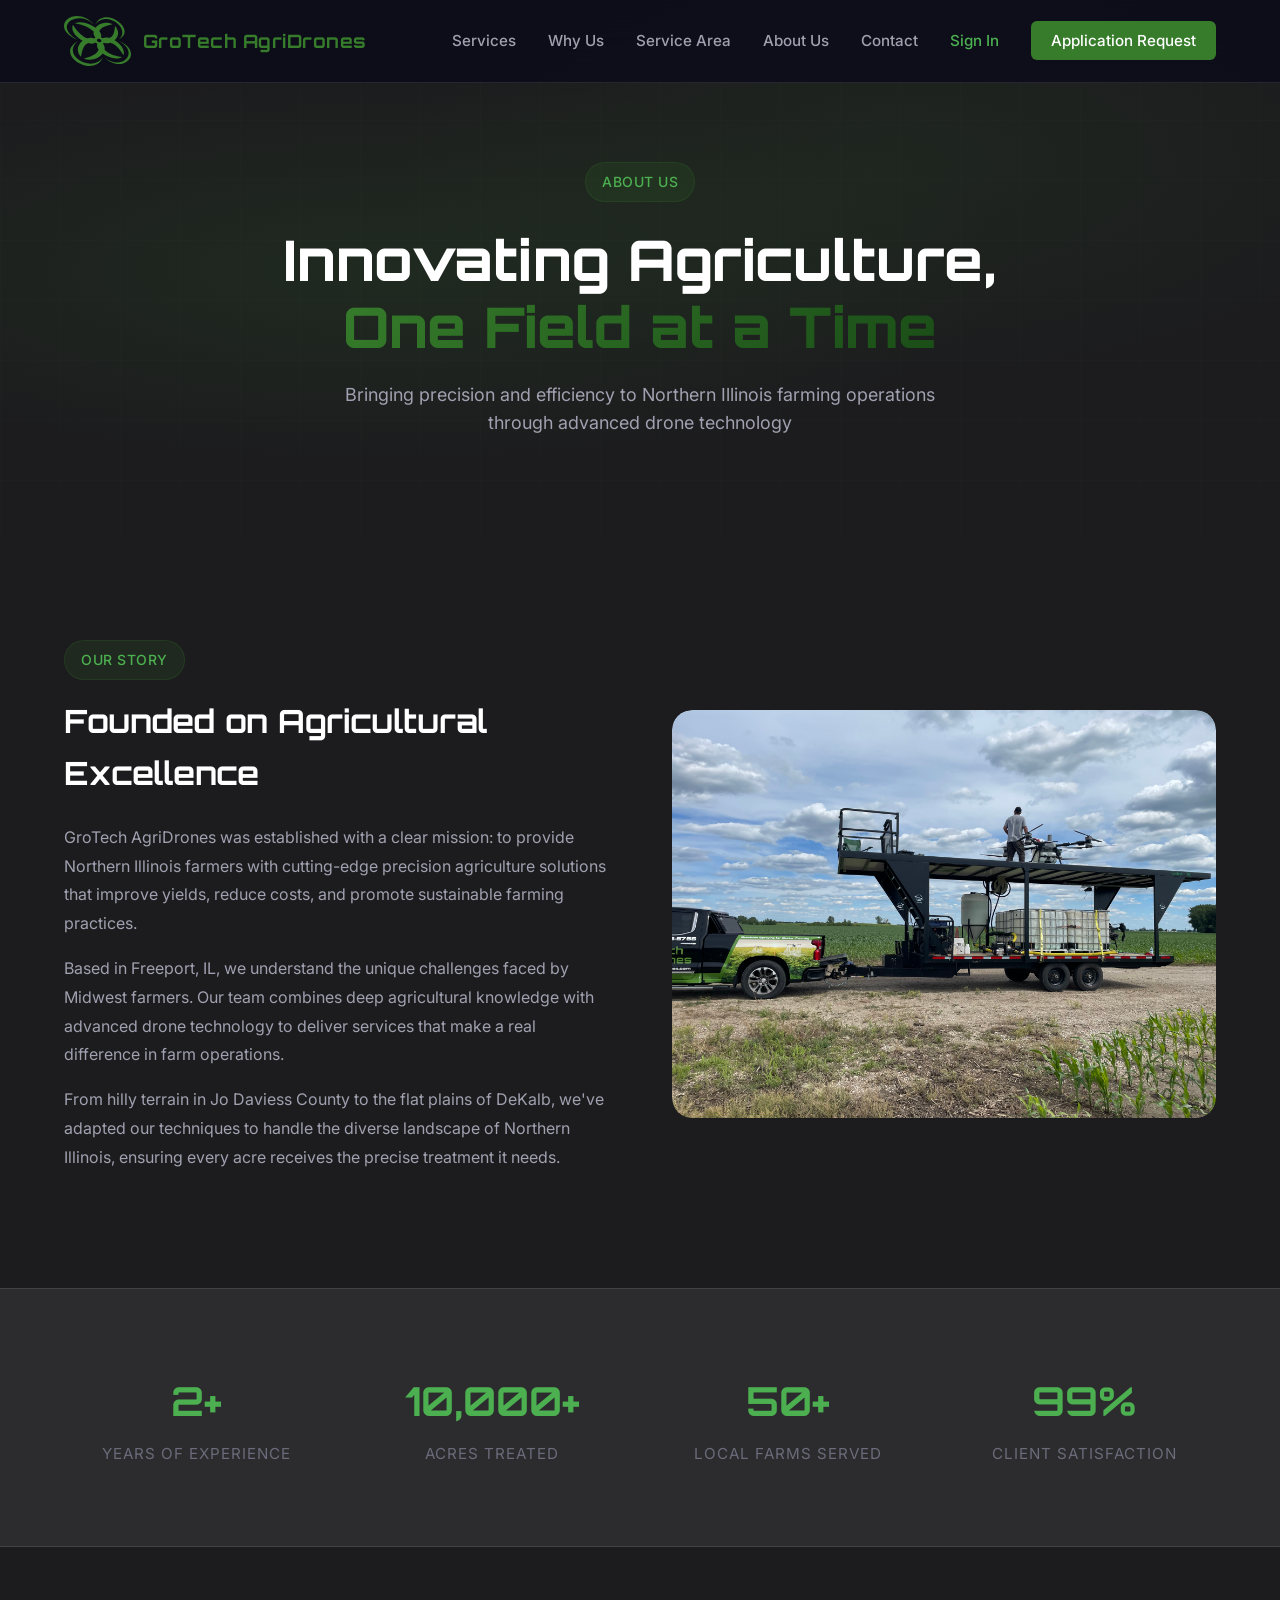
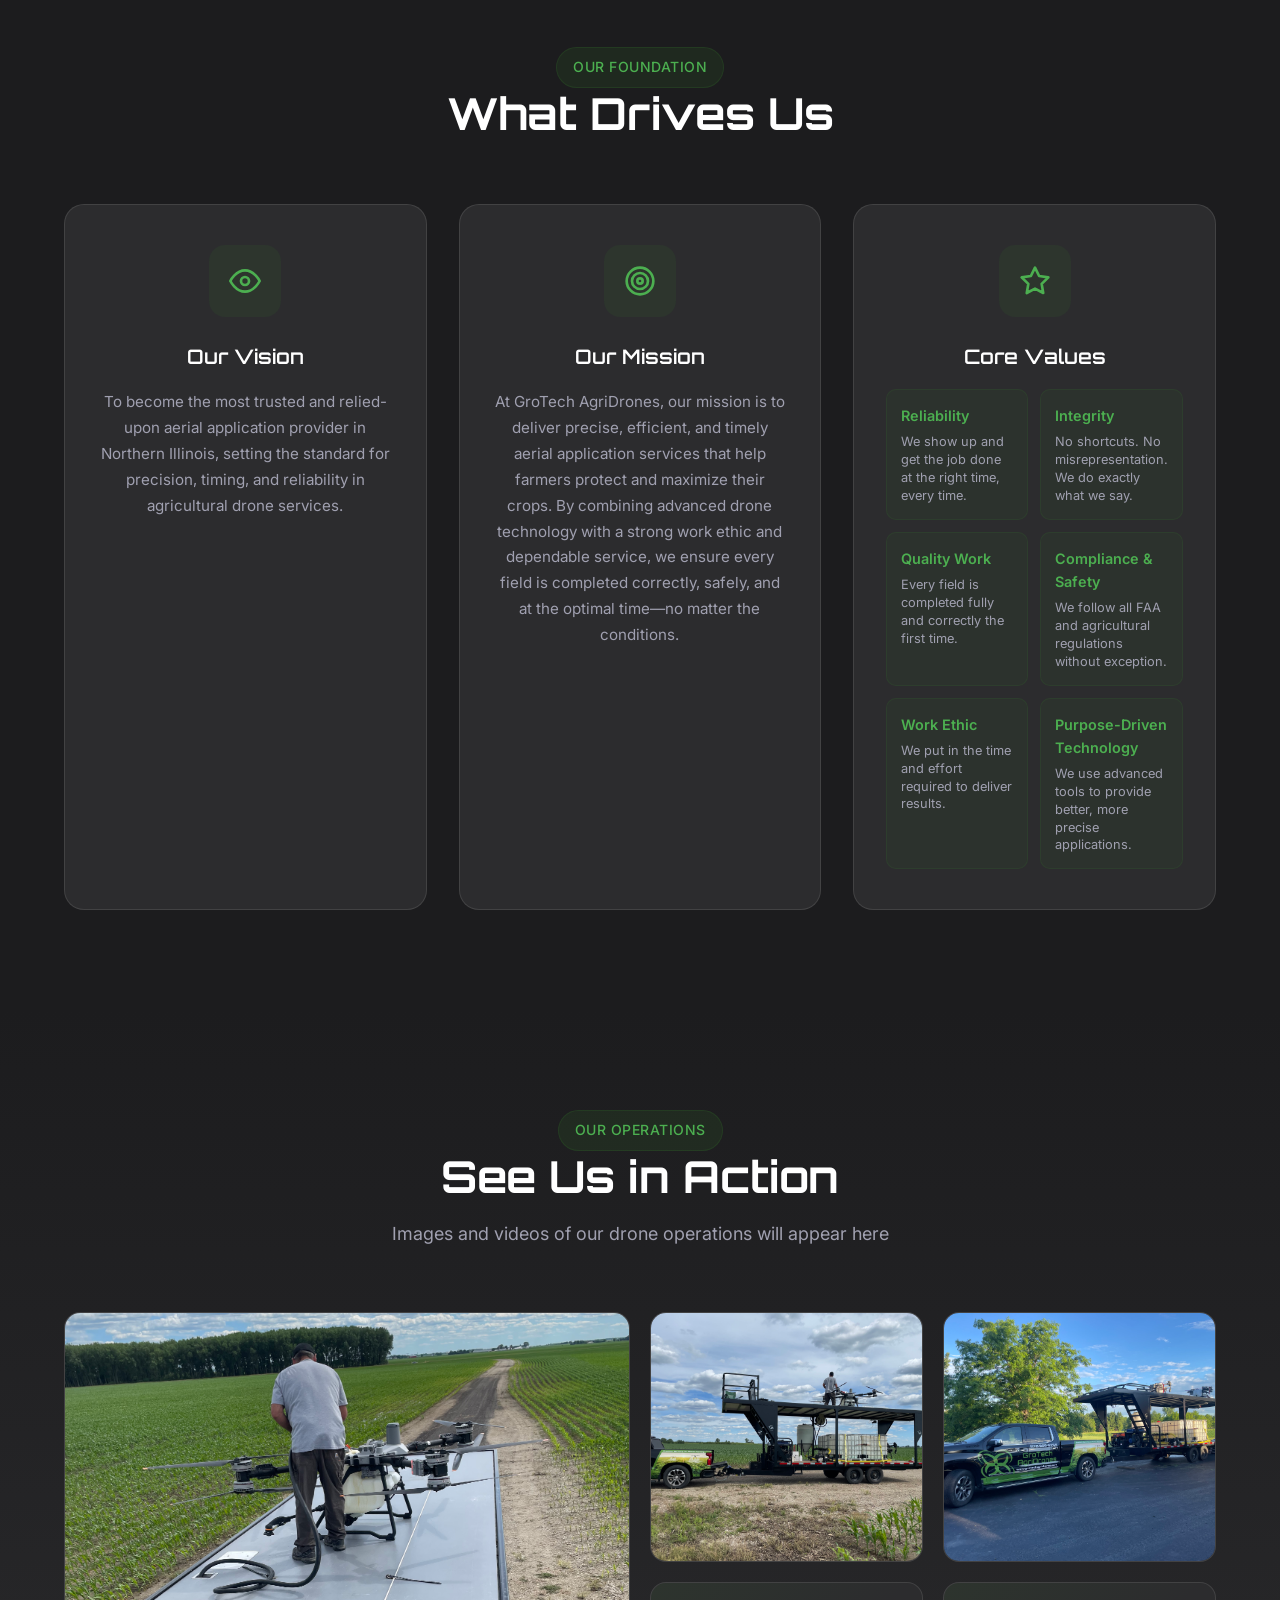
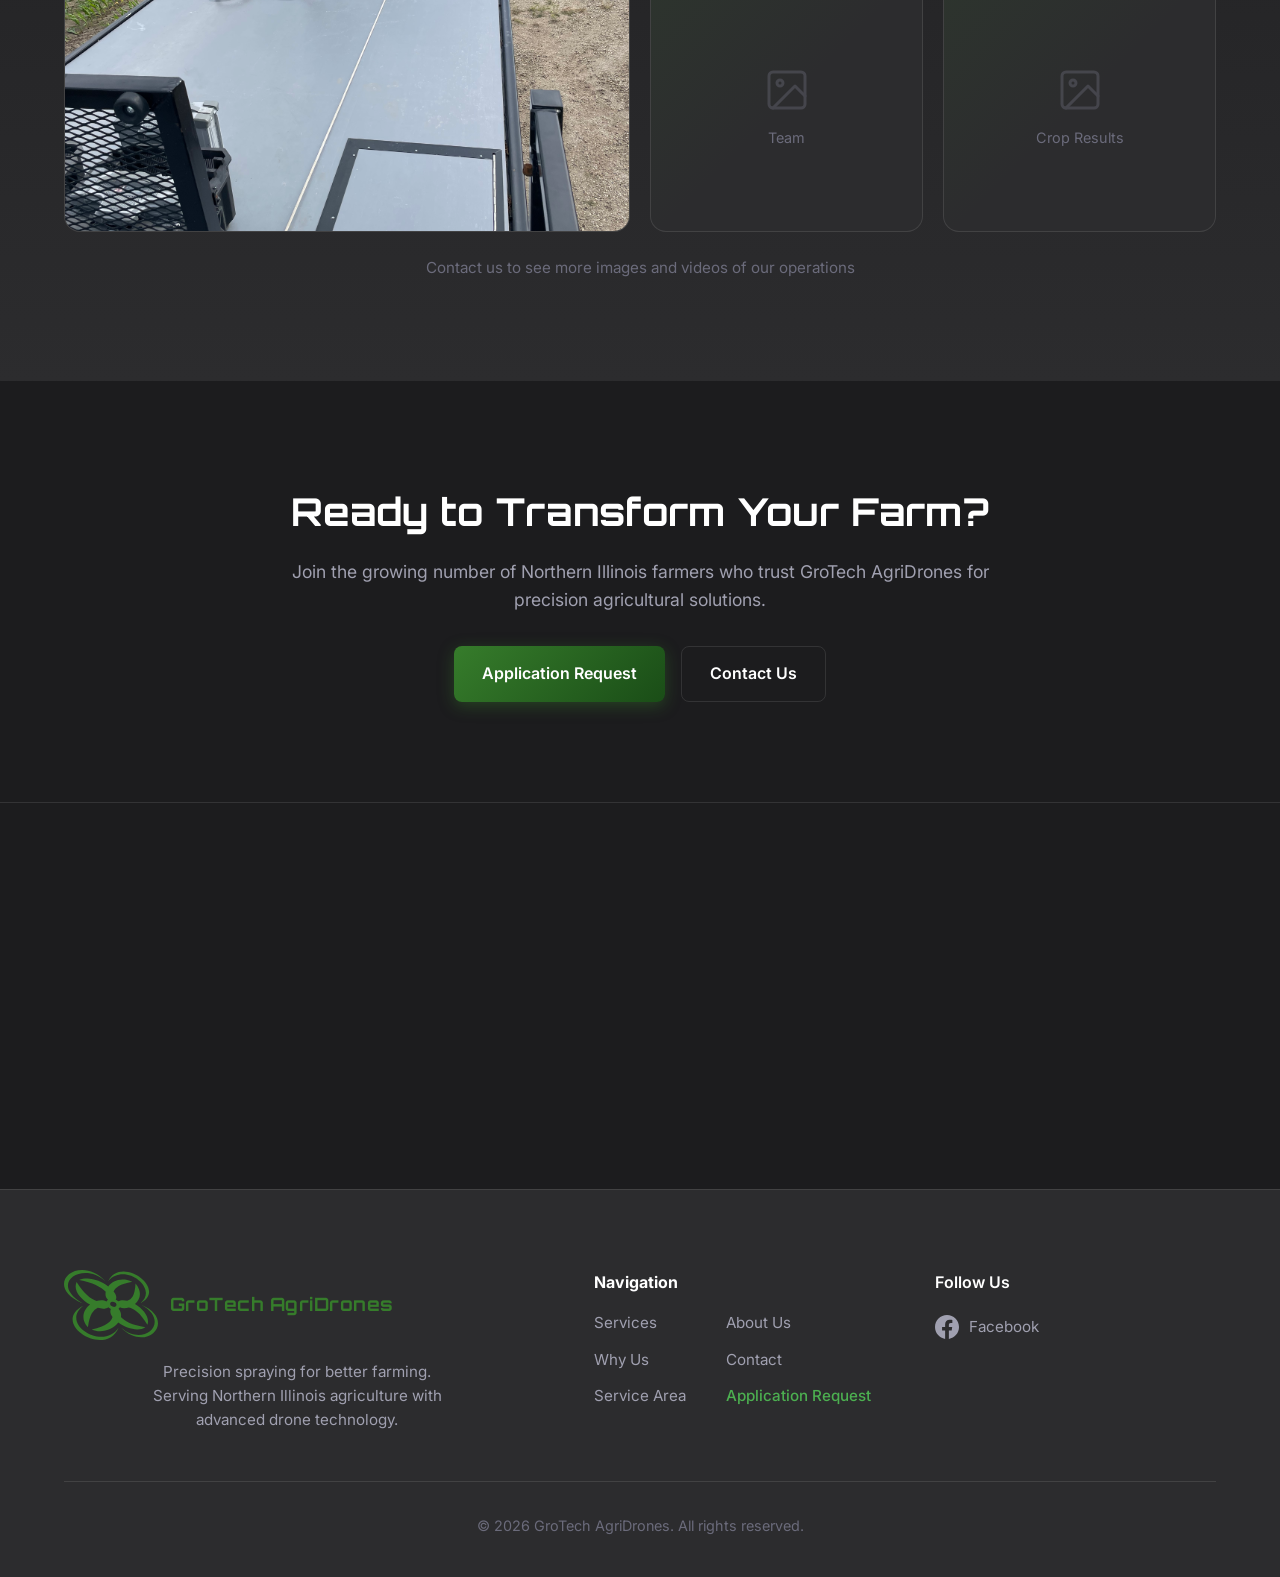
==== commit a7cc2db7: "Add operations and equipment photos to About Us page" ====
--- a/about.html
+++ b/about.html
@@ -56,10 +56,7 @@
                     <p>From hilly terrain in Jo Daviess County to the flat plains of DeKalb, we've adapted our techniques to handle the diverse landscape of Northern Illinois, ensuring every acre receives the precise treatment it needs.</p>
                 </div>
                 <div class="story-image">
-                    <div class="image-placeholder">
-                        <svg xmlns="http://www.w3.org/2000/svg" width="64" height="64" viewBox="0 0 24 24" fill="none" stroke="currentColor" stroke-width="1.5" stroke-linecap="round" stroke-linejoin="round"><rect x="3" y="3" width="18" height="18" rx="2" ry="2"/><circle cx="8.5" cy="8.5" r="1.5"/><polyline points="21 15 16 10 5 21"/></svg>
-                        <span>Company Photo Coming Soon</span>
-                    </div>
+                    <img src="assets/images/IMG_6839.jpeg" alt="Field operations with GroTech drone" class="story-photo">
                 </div>
             </div>
         </div>
@@ -154,22 +151,13 @@
             </div>
             <div class="gallery-grid">
                 <div class="gallery-item large">
-                    <div class="gallery-placeholder">
-                        <svg xmlns="http://www.w3.org/2000/svg" width="48" height="48" viewBox="0 0 24 24" fill="none" stroke="currentColor" stroke-width="1.5" stroke-linecap="round" stroke-linejoin="round"><rect x="3" y="3" width="18" height="18" rx="2" ry="2"/><circle cx="8.5" cy="8.5" r="1.5"/><polyline points="21 15 16 10 5 21"/></svg>
-                        <span>Drone in Flight</span>
-                    </div>
-                </div>
-                <div class="gallery-item">
-                    <div class="gallery-placeholder">
-                        <svg xmlns="http://www.w3.org/2000/svg" width="48" height="48" viewBox="0 0 24 24" fill="none" stroke="currentColor" stroke-width="1.5" stroke-linecap="round" stroke-linejoin="round"><rect x="3" y="3" width="18" height="18" rx="2" ry="2"/><circle cx="8.5" cy="8.5" r="1.5"/><polyline points="21 15 16 10 5 21"/></svg>
-                        <span>Field Operation</span>
-                    </div>
-                </div>
-                <div class="gallery-item">
-                    <div class="gallery-placeholder">
-                        <svg xmlns="http://www.w3.org/2000/svg" width="48" height="48" viewBox="0 0 24 24" fill="none" stroke="currentColor" stroke-width="1.5" stroke-linecap="round" stroke-linejoin="round"><rect x="3" y="3" width="18" height="18" rx="2" ry="2"/><circle cx="8.5" cy="8.5" r="1.5"/><polyline points="21 15 16 10 5 21"/></svg>
-                        <span>Equipment</span>
-                    </div>
+                    <img src="assets/images/IMG_6838.jpeg" alt="Drone field operation" class="gallery-photo">
+                </div>
+                <div class="gallery-item">
+                    <img src="assets/images/IMG_6839.jpeg" alt="Field operation" class="gallery-photo">
+                </div>
+                <div class="gallery-item">
+                    <img src="assets/images/IMG_6826.jpeg" alt="Equipment photo" class="gallery-photo">
                 </div>
                 <div class="gallery-item">
                     <div class="gallery-placeholder">
--- a/about.css
+++ b/about.css
@@ -283,6 +283,19 @@
     font-size: 0.9rem;
 }
 
+.story-photo {
+    width: 100%;
+    height: 100%;
+    object-fit: cover;
+    border-radius: 20px;
+}
+
+.gallery-photo {
+    width: 100%;
+    height: 100%;
+    object-fit: cover;
+}
+
 .gallery-note {
     text-align: center;
     color: var(--text-muted);
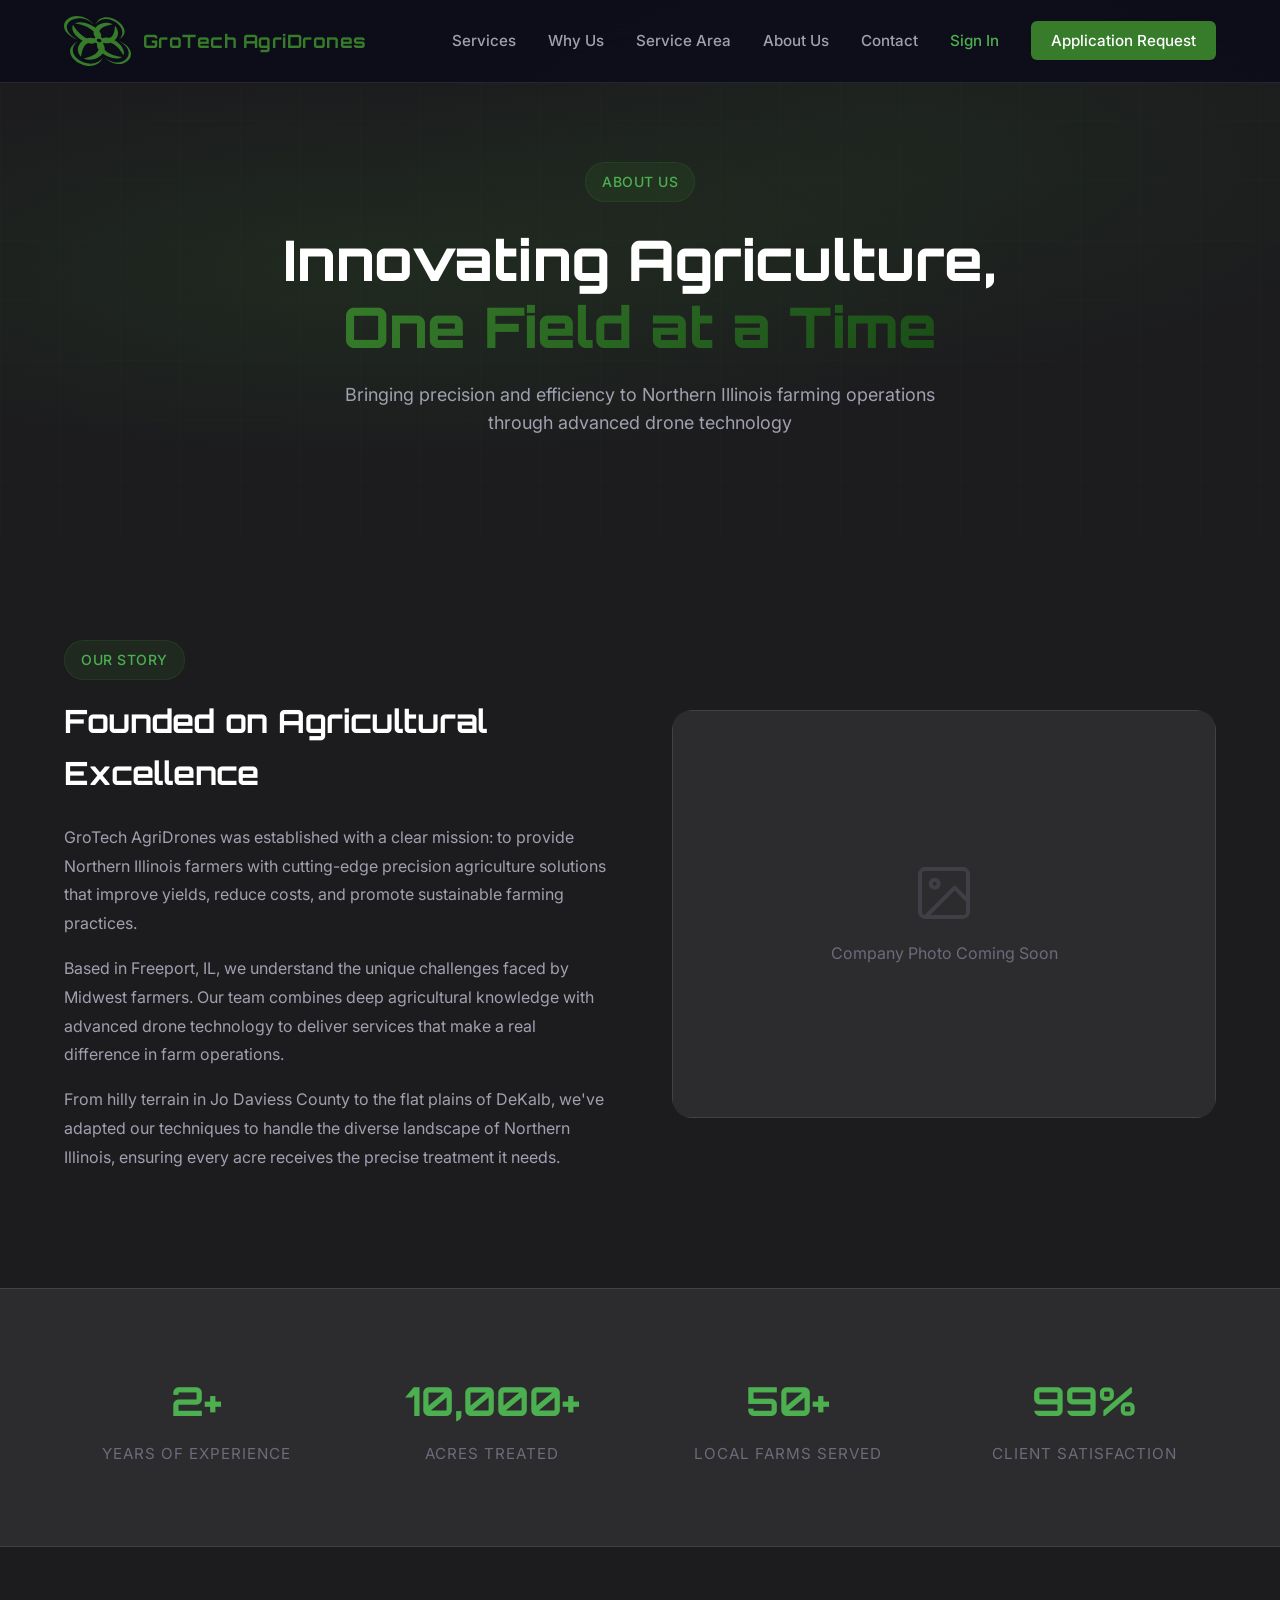
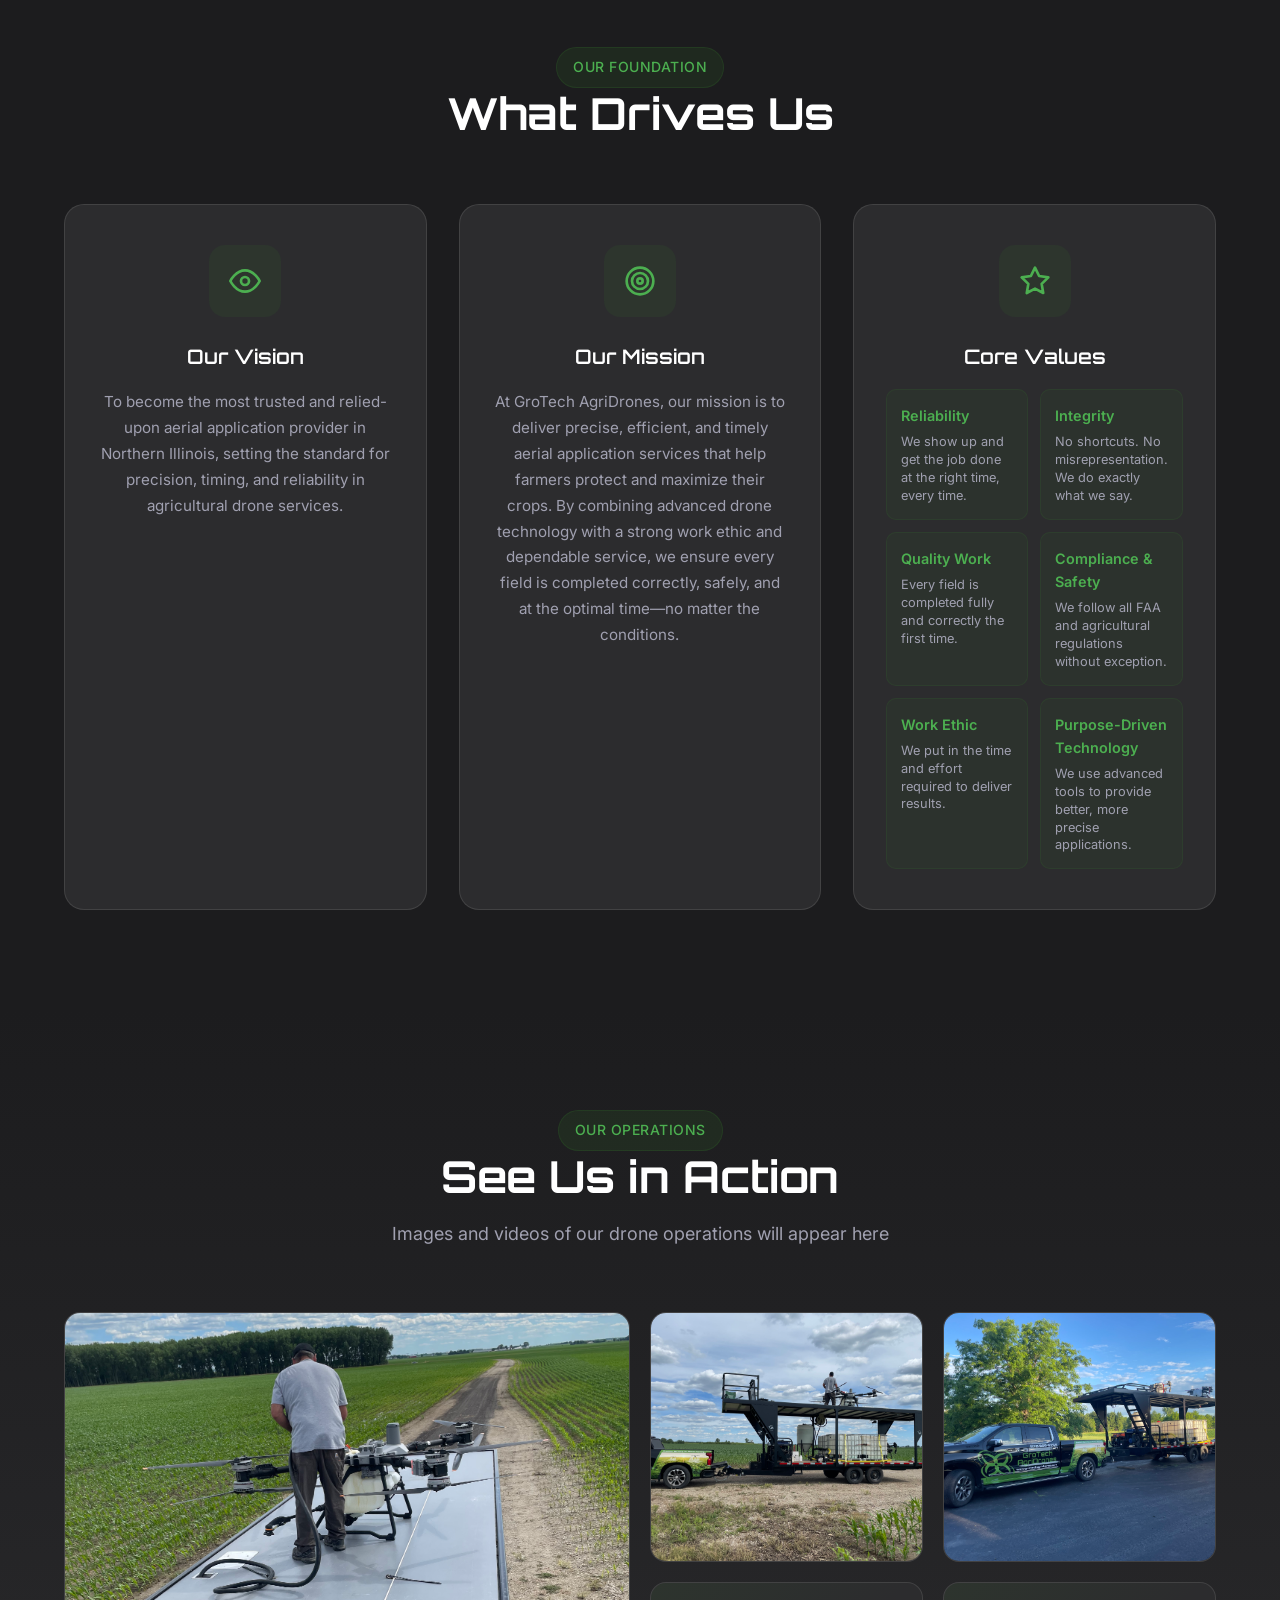
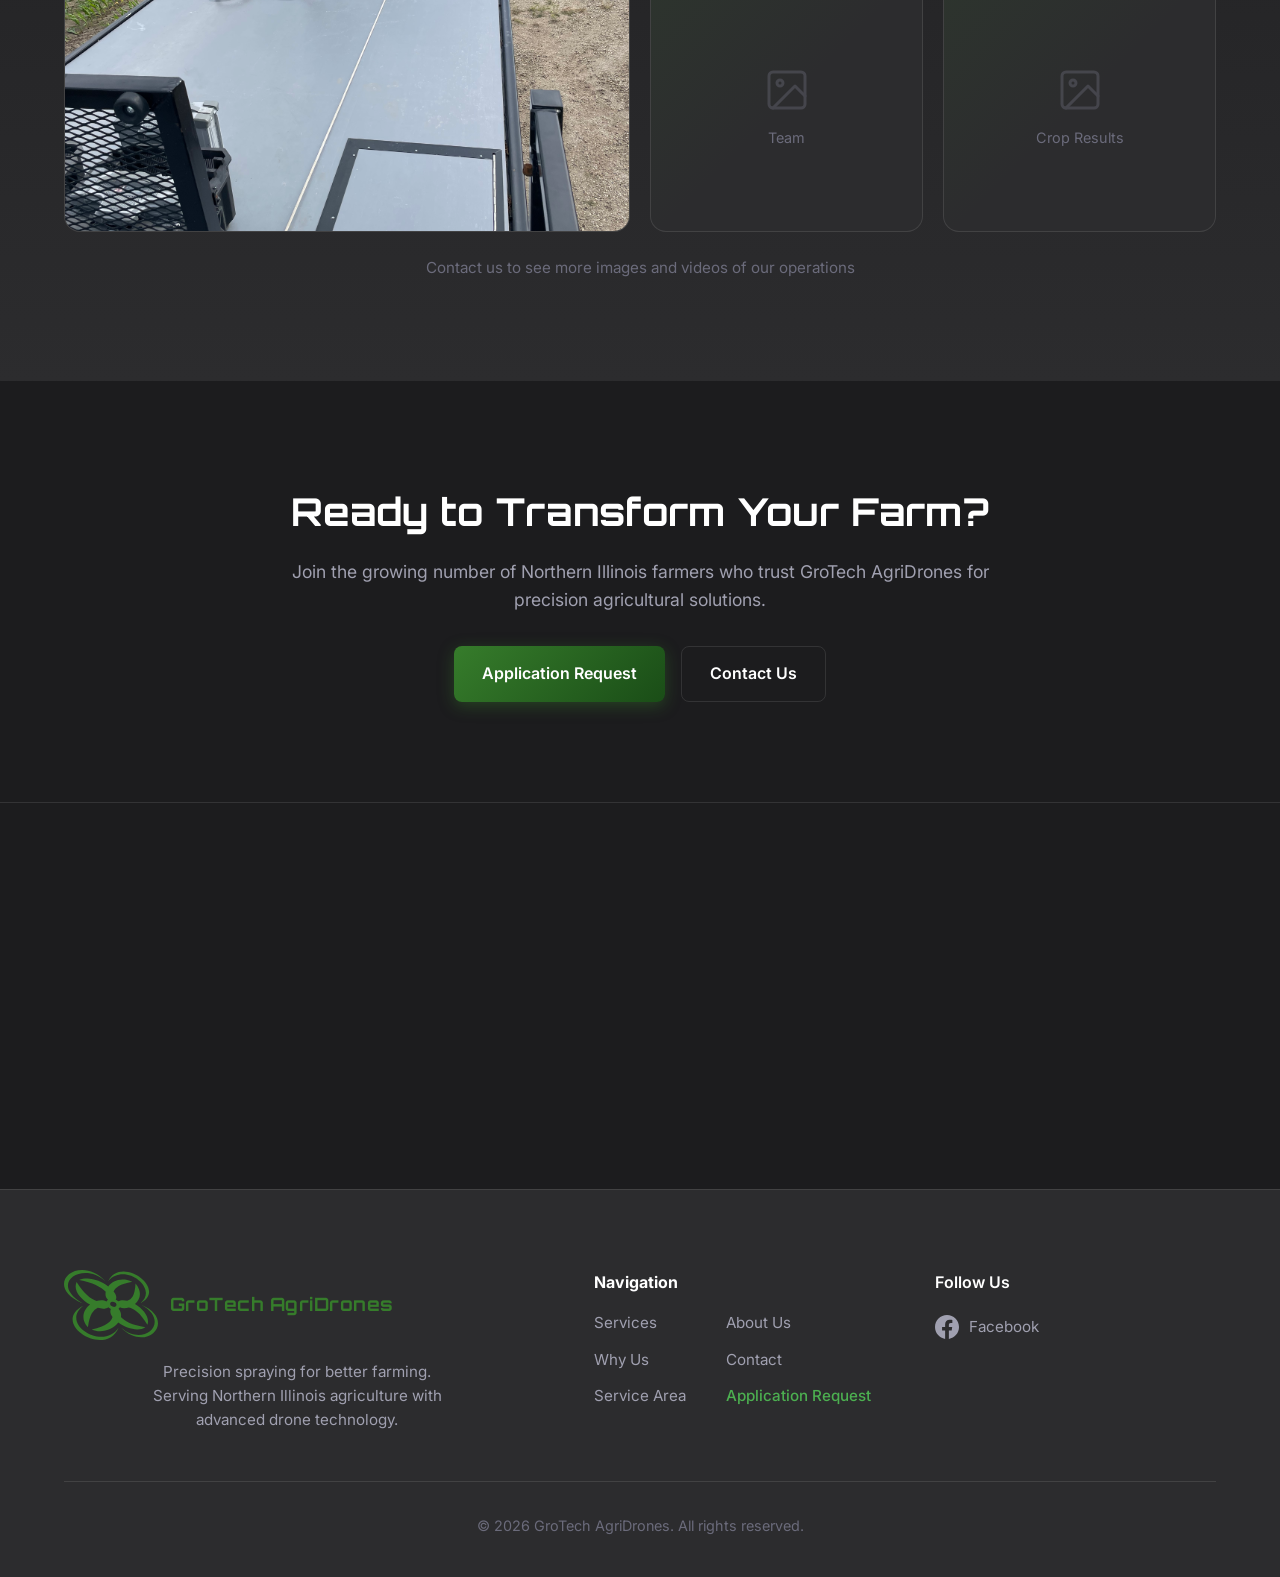
==== commit de8a9356: "Remove IMG_6839 from Our Story section, keep it in gallery" ====
--- a/about.html
+++ b/about.html
@@ -56,7 +56,10 @@
                     <p>From hilly terrain in Jo Daviess County to the flat plains of DeKalb, we've adapted our techniques to handle the diverse landscape of Northern Illinois, ensuring every acre receives the precise treatment it needs.</p>
                 </div>
                 <div class="story-image">
-                    <img src="assets/images/IMG_6839.jpeg" alt="Field operations with GroTech drone" class="story-photo">
+                    <div class="image-placeholder">
+                        <svg xmlns="http://www.w3.org/2000/svg" width="64" height="64" viewBox="0 0 24 24" fill="none" stroke="currentColor" stroke-width="1.5" stroke-linecap="round" stroke-linejoin="round"><rect x="3" y="3" width="18" height="18" rx="2" ry="2"/><circle cx="8.5" cy="8.5" r="1.5"/><polyline points="21 15 16 10 5 21"/></svg>
+                        <span>Company Photo Coming Soon</span>
+                    </div>
                 </div>
             </div>
         </div>
--- a/about.css
+++ b/about.css
@@ -283,13 +283,6 @@
     font-size: 0.9rem;
 }
 
-.story-photo {
-    width: 100%;
-    height: 100%;
-    object-fit: cover;
-    border-radius: 20px;
-}
-
 .gallery-photo {
     width: 100%;
     height: 100%;
